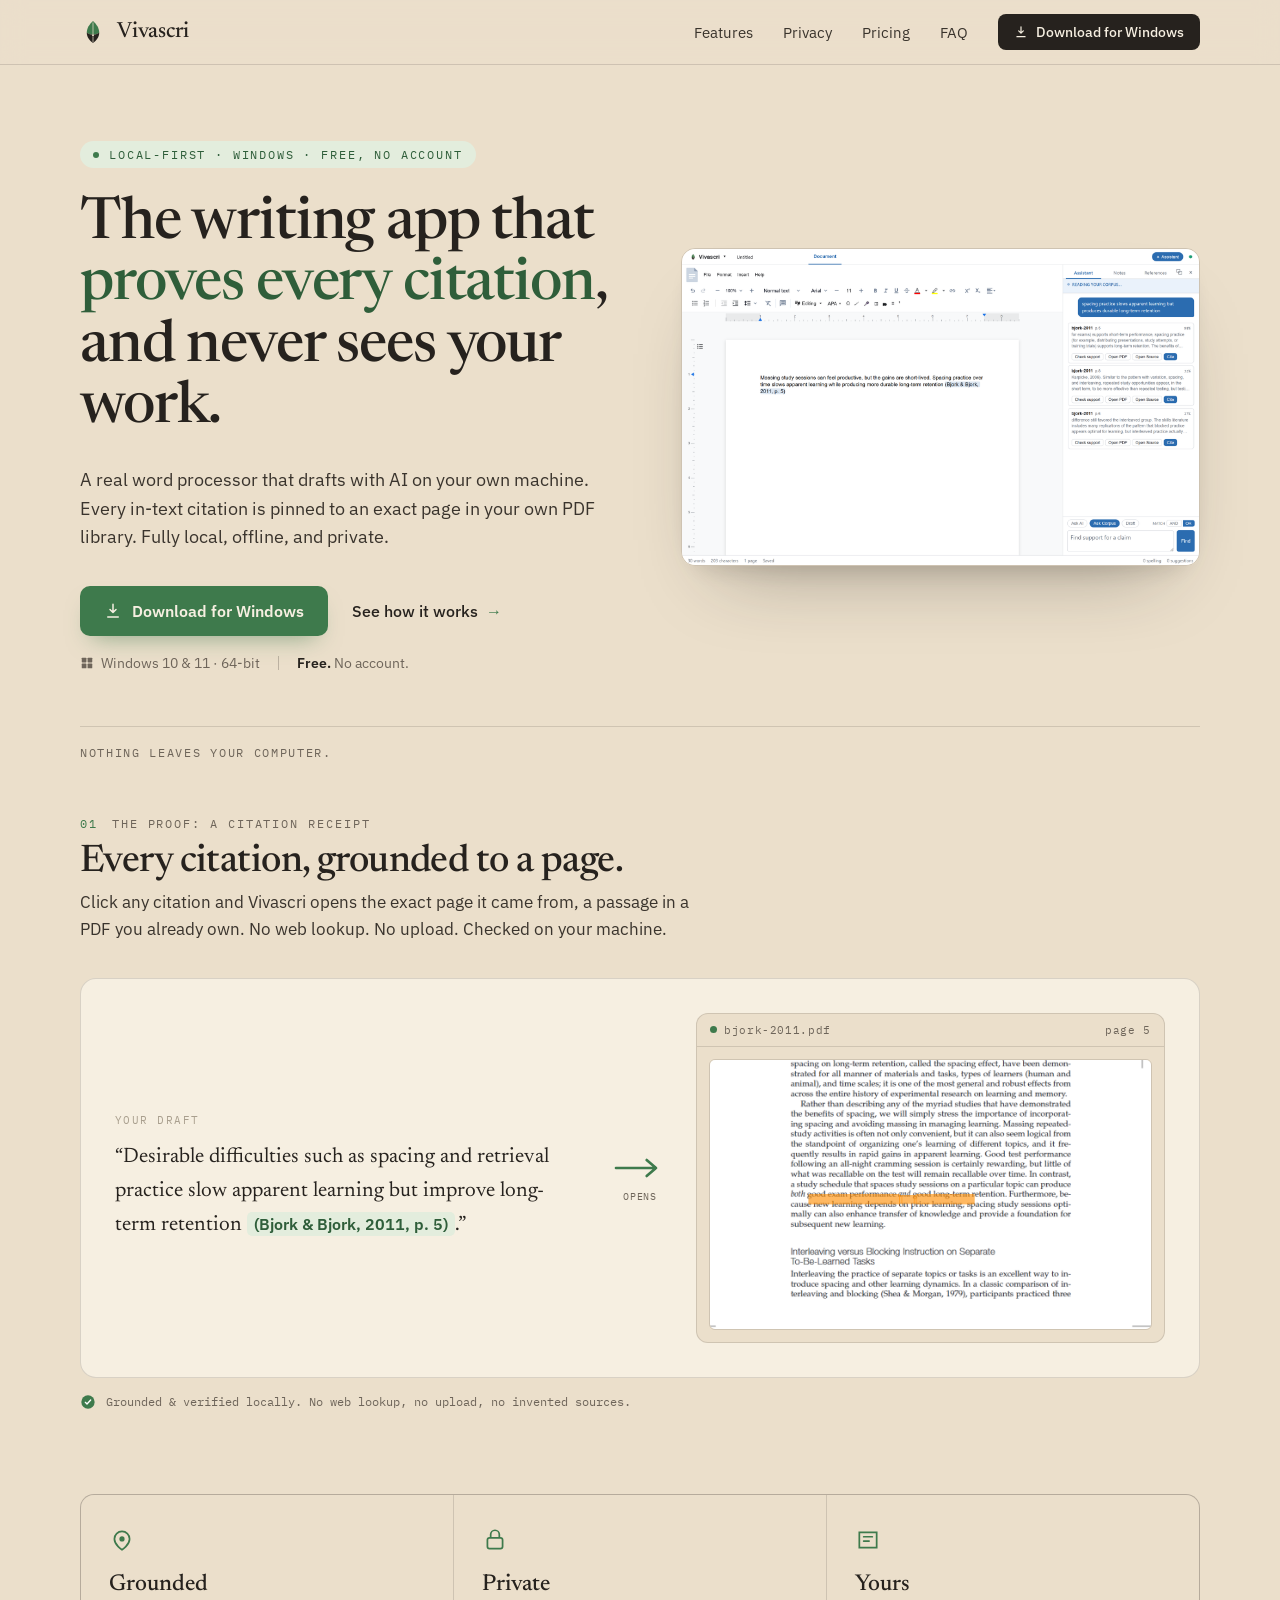
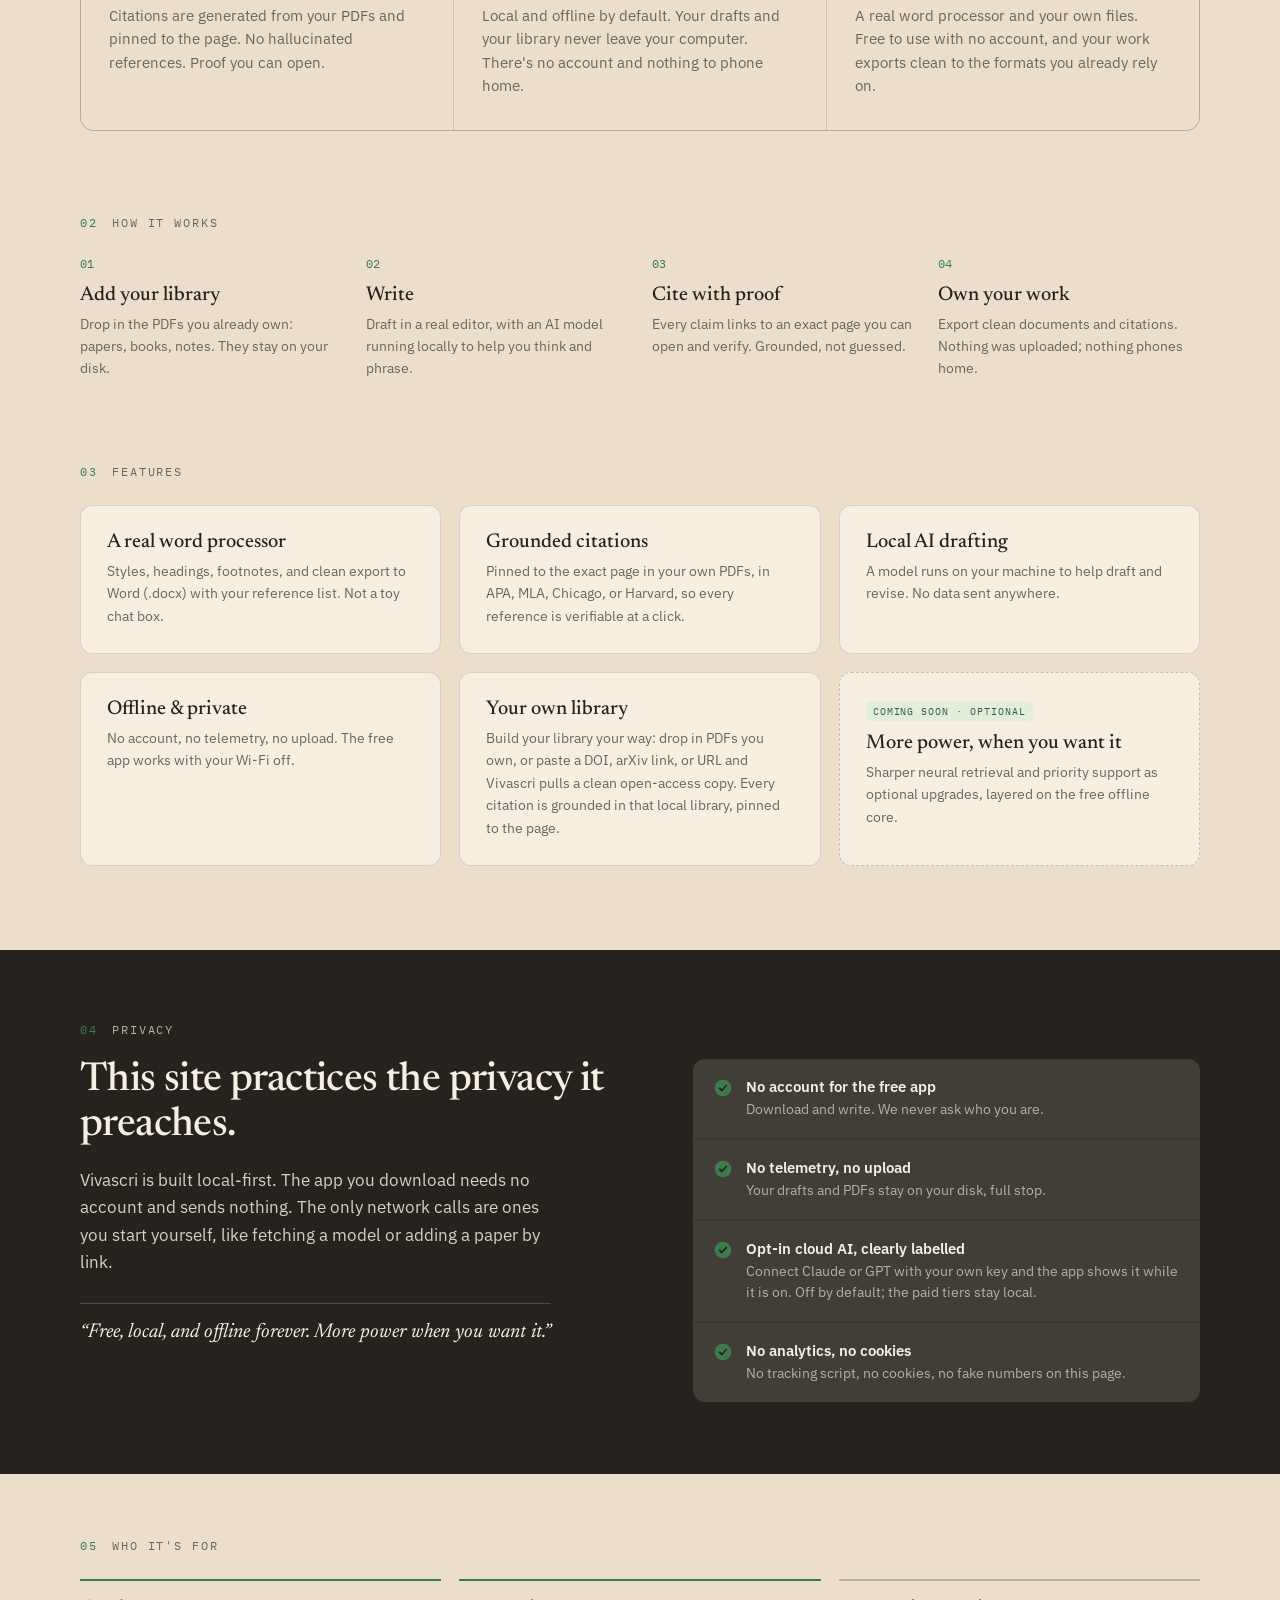
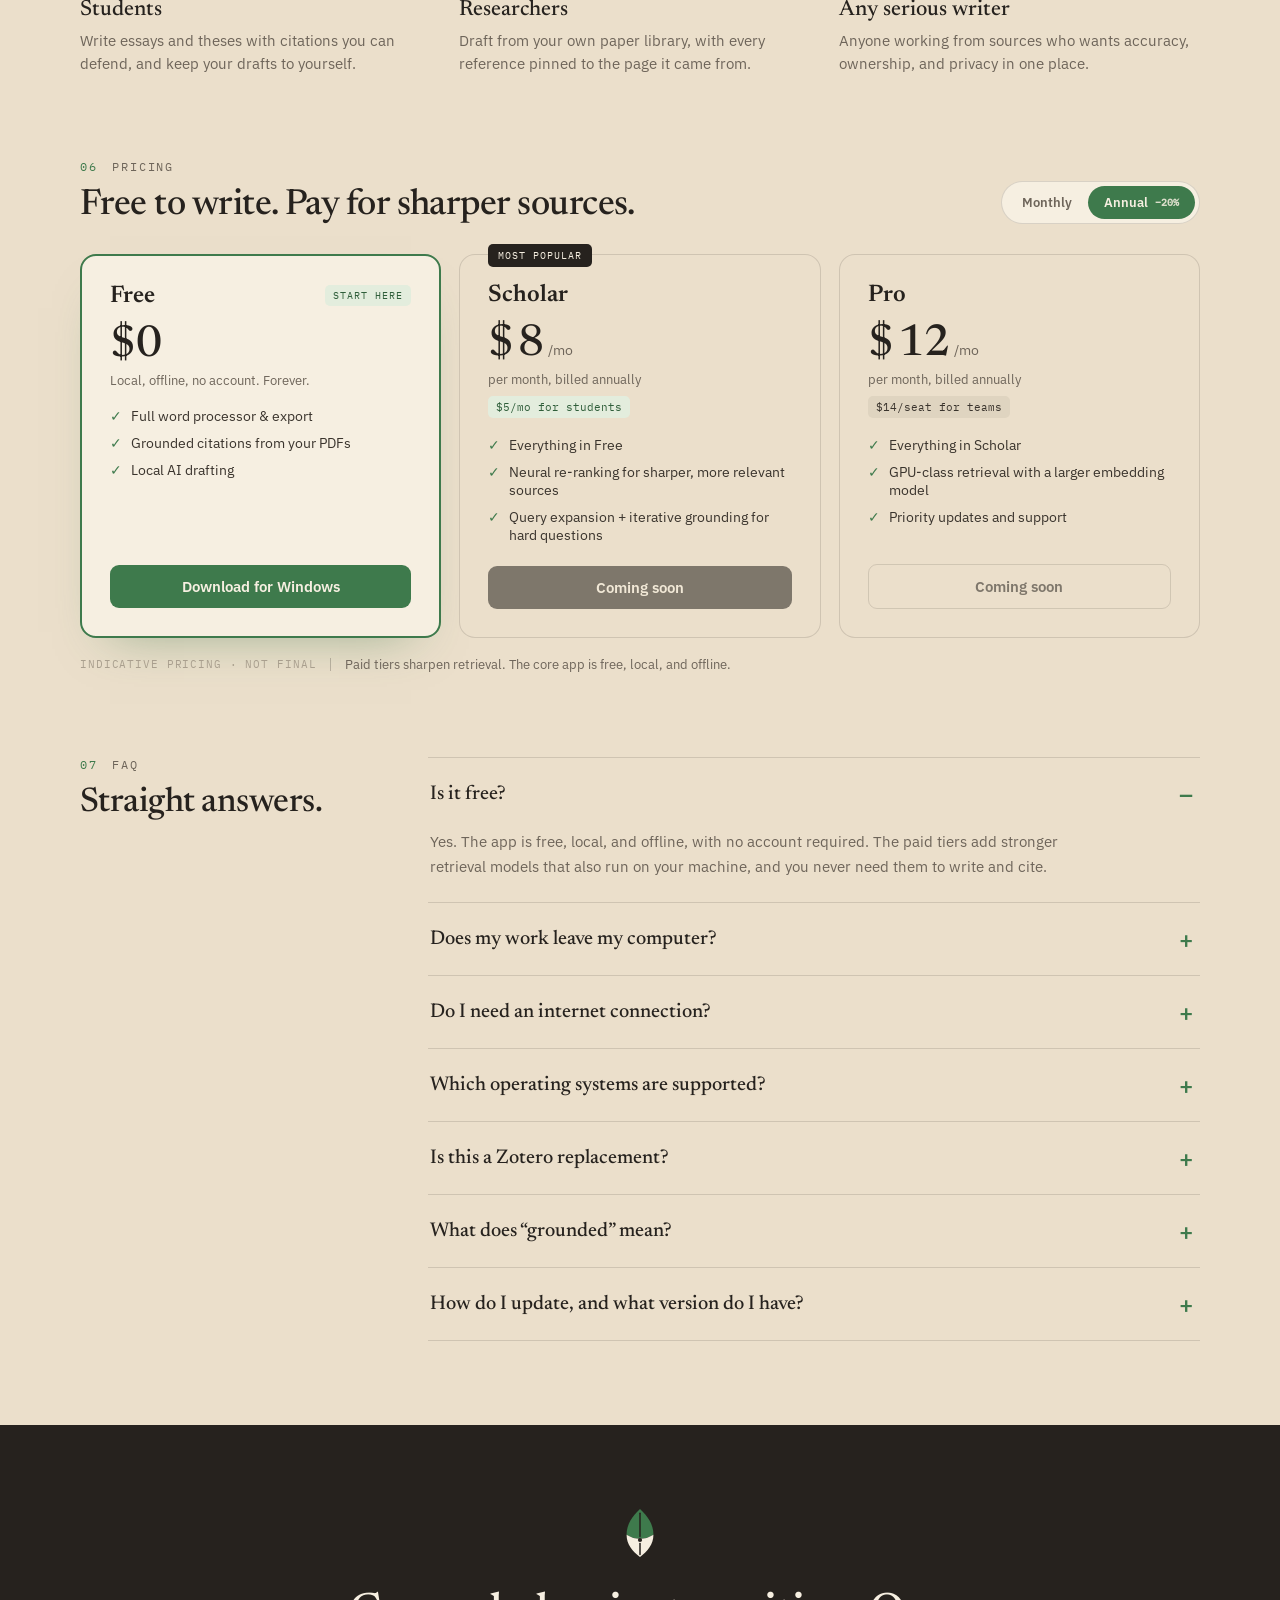
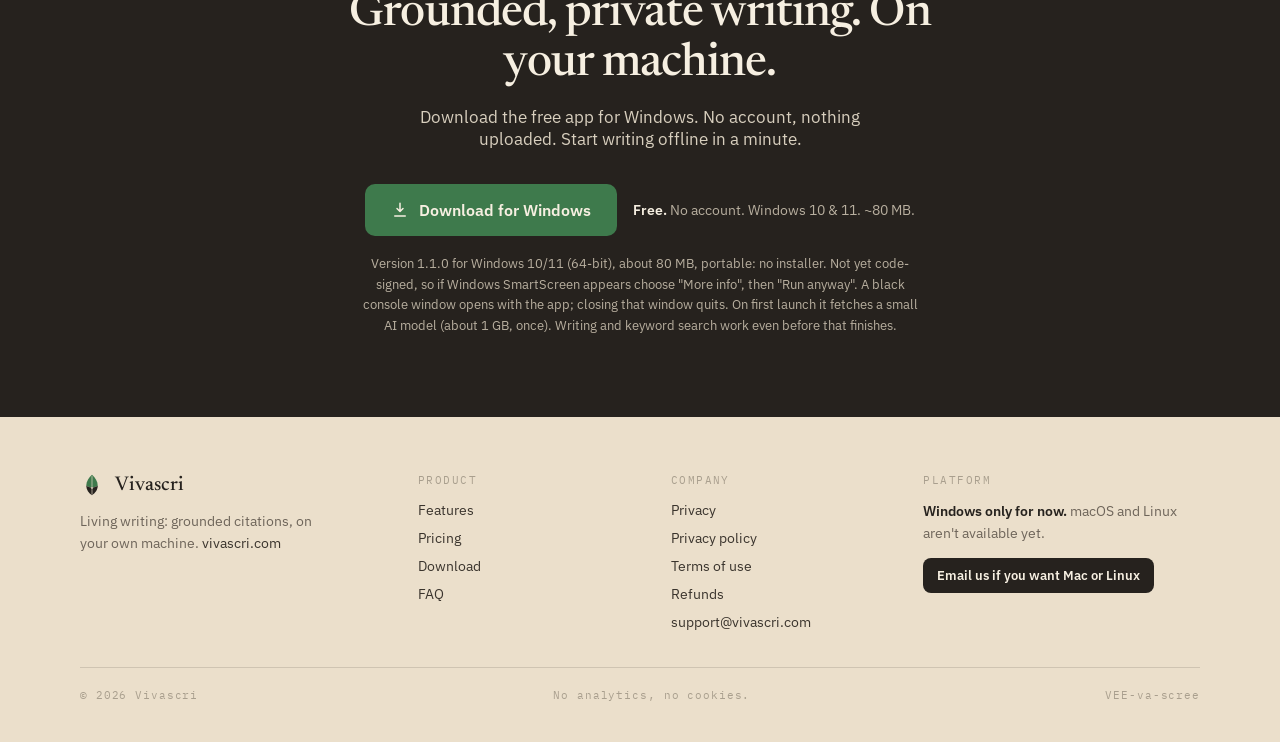
==== index.html @ 772b51af "Copy: 80 MB download, paid tiers are local, no analytics wording Co-Authored-By: Claude Fable 5.1 <n" ====
<!DOCTYPE html>
<html lang="en"><head>
<meta charset="utf-8">
<meta name="viewport" content="width=device-width, initial-scale=1">
<link rel="stylesheet" href="./fonts.css">
<title>Vivascri: grounded, private academic writing</title>
<meta name="description" content="A local, offline AI writing app for academics. Every citation is pinned to an exact page in your own PDFs. Free, no account. Windows."><style>
    .sc-placeholder{background:color-mix(in srgb,currentColor 8%,transparent);
      border:1px solid color-mix(in srgb,currentColor 50%,transparent);
      border-radius:2px;box-sizing:border-box;overflow:hidden}
    @keyframes sc-shine{0%{background-position:100% 50%}100%{background-position:0% 50%}}
    html.sc-dc-streaming .sc-placeholder,
    html.sc-dc-streaming .sc-interp.sc-missing{position:relative;
      background:color-mix(in srgb,currentColor 5%,transparent);
      border-color:transparent}
    html.sc-dc-streaming .sc-placeholder::before,
    html.sc-dc-streaming .sc-interp.sc-missing::before{content:'';
      position:absolute;inset:0;pointer-events:none;
      background:linear-gradient(90deg,rgba(217,119,87,0) 25%,rgba(247,225,211,.95) 37%,rgba(217,119,87,0) 63%);
      background-size:400% 100%;animation:sc-shine 1.4s ease infinite}
    html.sc-dc-streaming .sc-placeholder:nth-child(n+9 of .sc-placeholder)::before,
    html.sc-dc-streaming .sc-interp.sc-missing:nth-child(n+9 of .sc-interp.sc-missing)::before{animation:none;
      background:color-mix(in srgb,currentColor 8%,transparent)}
    .sc-placeholder-error{padding:4px 8px;font:11px/1.4 ui-monospace,monospace;
      color:color-mix(in srgb,currentColor 70%,transparent);word-break:break-word}
    .sc-interp.sc-missing{display:inline-block;width:2em;height:1em;overflow:hidden;
      vertical-align:text-bottom;background:rgba(255,255,255,.3);border:1px solid rgba(0,0,0,.5);
      border-radius:2px;box-sizing:border-box;color:transparent;
      user-select:none}
    .sc-interp.sc-unresolved{font-family:ui-monospace,monospace;font-size:.85em;
      color:color-mix(in srgb,currentColor 50%,transparent);
      background:color-mix(in srgb,currentColor 10%,transparent);border-radius:3px;
      padding:0 3px}
    .sc-host.sc-has-error{position:relative}
    .sc-logic-error{position:absolute;top:8px;left:8px;z-index:2147483647;max-width:60ch;
      padding:6px 10px;background:#b00020;color:#fff;font:12px/1.4 ui-monospace,monospace;
      border-radius:4px;white-space:pre-wrap;pointer-events:none}
    /* Mirrors PRINT_BASELINE_CSS in apps/web deck-stage-export.ts; keep both
       in sync until dc-runtime regains a build step. */
    @media print {
      @page { margin: 0.5cm; }
      figure, table { break-inside: avoid; }
      #dc-root, #dc-root > .sc-host { height: auto; }
      *, *::before, *::after {
        print-color-adjust: exact; -webkit-print-color-adjust: exact;
        backdrop-filter: none !important; -webkit-backdrop-filter: none !important;
        animation-delay: -99s !important; animation-duration: .001s !important;
        animation-iteration-count: 1 !important; animation-fill-mode: both !important;
        animation-play-state: running !important; transition-duration: 0s !important;
      }
    }
  </style>
<meta charset="utf-8">
<meta name="viewport" content="width=device-width, initial-scale=1">
<style>x-dc{display:none!important}</style>
<style></style><style>
  * { box-sizing: border-box; }
  html, body { margin: 0; padding: 0; }
  html { scroll-behavior: smooth; }
  @keyframes riseIn { from { transform: translateY(14px); } to { transform: translateY(0); } }
  @media (prefers-reduced-motion: reduce) { * { animation: none !important; scroll-behavior: auto; } }
  /* Mobile responsiveness; overrides inline desktop styles via attribute selectors */
  @media (max-width: 860px) {
    [style*="grid-template-columns"] { grid-template-columns: 1fr !important; gap: 26px !important; }
    [style*="max-width: 1200px"] { padding-left: 22px !important; padding-right: 22px !important; }
    [style*="font-size: 58px"] { font-size: 34px !important; line-height: 1.12 !important; }
    [style*="font-size: 46px"] { font-size: 30px !important; }
    [style*="font-size: 44px"] { font-size: 30px !important; }
    [style*="font-size: 40px"] { font-size: 28px !important; }
    [style*="font-size: 38px"] { font-size: 27px !important; }
    [style*="font-size: 36px"] { font-size: 26px !important; }
    nav a[href="#features"], nav a[href="#privacy"], nav a[href="#pricing"], nav a[href="#faq"] { display: none !important; }
    img { max-width: 100% !important; height: auto !important; }
  }
</style></head>
<body>
<div id="dc-root"><div class="sc-host" data-sc-name="Vivascri Landing"><div style="--ink: #26221E; --ink-2: #3A342D; --muted: #6E655A; --faint: #A99F8E; --cream: #F6EFE1; --page: #EBDFCB; --line: rgba(38,34,30,.14); --line-2: rgba(38,34,30,.24); --accent: #3E7A4C; --accent-deep: #2F5E3A; --accent-soft: #E3EDDD; background: var(--page,#EBDFCB); color: var(--ink); font-family: &quot;IBM Plex Sans&quot;, sans-serif; -webkit-font-smoothing: antialiased; overflow-x: hidden;">

  <svg width="0" height="0" aria-hidden="true" style="position: absolute;"><defs>
    <symbol id="nib" viewBox="0 0 96 96">
      <path d="M48 7C61 19 71 33 71 51C71 67 61 80 48 89C35 80 25 67 25 51C25 33 35 19 48 7Z M51.4 61A3.4 3.4 0 1 0 44.6 61A3.4 3.4 0 1 0 51.4 61Z M47.1 65H48.9V85H47.1Z" style="fill: currentcolor; fill-rule: evenodd;"></path>
    </symbol>
  </defs></svg>

  <nav style="position: sticky; top: 0px; z-index: 50; background: rgba(235, 223, 203, 0.82); backdrop-filter: blur(12px); border-bottom: 1px solid var(--line);">
    <div style="max-width: 1200px; margin: 0px auto; padding: 14px 40px; display: flex; align-items: center; justify-content: space-between;">
      <a href="#top" style="display: flex; align-items: center; gap: 11px; text-decoration: none; color: var(--ink);">
        <svg viewBox="0 0 96 96" style="width: 26px; height: 26px; flex: 0 0 auto;">
          <path d="M48 7C61 19 71 33 71 51C63 56 56 58 48 58C40 58 33 56 25 51C25 33 35 19 48 7Z" style="fill: var(--accent,#3E7A4C);"></path>
          <path d="M71 51C71 67 61 80 48 89C35 80 25 67 25 51C33 56 40 58 48 58C56 58 63 56 71 51Z" style="fill: var(--ink,#26221E);"></path>
          <path d="M48 14V54" style="fill: none; stroke: var(--page,#EBDFCB); stroke-width: 2.6; stroke-linecap: round;"></path>
          <path d="M48 66V85" style="fill: none; stroke: var(--page,#EBDFCB); stroke-width: 2.6; stroke-linecap: round;"></path>
          <circle cx="48" cy="60" r="3.6" style="fill: var(--page,#EBDFCB);"></circle>
        </svg>
        <span style="font-family: Newsreader, serif; font-weight: 500; font-size: 22px; letter-spacing: -0.01em;">Vivascri</span>
      </a>
      <div style="display: flex; align-items: center; gap: 30px;">
        <a href="#features" style="text-decoration: none; color: var(--ink-2); font-size: 14.5px;">Features</a>
        <a href="#privacy" style="text-decoration: none; color: var(--ink-2); font-size: 14.5px;">Privacy</a>
        <a href="#pricing" style="text-decoration: none; color: var(--ink-2); font-size: 14.5px;">Pricing</a>
        <a href="#faq" style="text-decoration: none; color: var(--ink-2); font-size: 14.5px;">FAQ</a>
        <a href="https://github.com/karamilabs/vivascri-releases/releases/download/v1.1.0/Vivascri-Lite-1.1.0.exe" class="scp0" style="display: inline-flex; align-items: center; gap: 8px; white-space: nowrap; flex: 0 0 auto; background: var(--ink); color: var(--cream); text-decoration: none; font-size: 14px; font-weight: 500; padding: 9px 16px; border-radius: 8px;">
          <svg viewBox="0 0 24 24" style="width: 14px; height: 14px;"><path d="M12 3v11m0 0l-4-4m4 4l4-4M5 20h14" style="fill: none; stroke: currentcolor; stroke-width: 2; stroke-linecap: round; stroke-linejoin: round;"></path></svg>
          <span>Download for Windows</span>
        </a>
      </div>
    </div>
  </nav>

  <a id="top"></a>
  <header data-screen-label="Hero" style="max-width: 1200px; margin: 0px auto; padding: 76px 40px 40px; display: grid; grid-template-columns: 1.05fr 1fr; gap: 56px; align-items: center; animation: 0.6s ease-out 0s 1 normal both running riseIn;">
    <div>
      <div style="display: inline-flex; align-items: center; gap: 10px; font-family: &quot;IBM Plex Mono&quot;, monospace; font-size: 11.5px; letter-spacing: 0.16em; text-transform: uppercase; color: var(--accent-deep,#2F5E3A); background: var(--accent-soft,#E3EDDD); border-radius: 999px; padding: 6px 13px; margin-bottom: 26px;">
        <span style="width: 6px; height: 6px; border-radius: 50%; background: var(--accent,#3E7A4C);"></span>Local-first · Windows · Free, no account
      </div>
      <h1 style="margin: 0px; font-family: Newsreader, serif; font-weight: 500; font-size: 58px; line-height: 1.06; letter-spacing: -0.02em;">The writing app that <span style="color: var(--accent-deep,#2F5E3A);">proves every citation</span>, and never sees your work.</h1>
      <p style="margin: 26px 0px 0px; font-size: 18px; line-height: 1.6; color: var(--ink-2); max-width: 520px;">A real word processor that drafts with AI on your own machine. Every in-text citation is pinned to an exact page in your own PDF library. Fully local, offline, and private.</p>
      <div style="display: flex; align-items: center; gap: 16px; margin-top: 34px; flex-wrap: wrap;">
        <a href="https://github.com/karamilabs/vivascri-releases/releases/download/v1.1.0/Vivascri-Lite-1.1.0.exe" class="scp1" style="display: inline-flex; align-items: center; gap: 10px; background: var(--accent,#3E7A4C); color: var(--cream); text-decoration: none; font-size: 16px; font-weight: 600; padding: 15px 24px; border-radius: 10px; box-shadow: rgba(62, 122, 76, 0.6) 0px 12px 24px -12px;">
          <svg viewBox="0 0 24 24" style="width: 18px; height: 18px;"><path d="M12 3v11m0 0l-4-4m4 4l4-4M5 20h14" style="fill: none; stroke: currentcolor; stroke-width: 2; stroke-linecap: round; stroke-linejoin: round;"></path></svg>
          <span>Download for Windows</span>
        </a>
        <a href="#how" style="display: inline-flex; align-items: center; gap: 8px; color: var(--ink); text-decoration: none; font-size: 16px; font-weight: 500; padding: 15px 8px;">See how it works <span style="color: var(--accent,#3E7A4C);">→</span></a>
      </div>
      <div style="display: flex; align-items: center; gap: 18px; margin-top: 18px; font-size: 13.5px; color: var(--muted);">
        <span style="display: inline-flex; align-items: center; gap: 7px;"><svg viewBox="0 0 24 24" style="width: 14px; height: 14px; color: var(--muted);"><rect x="3" y="3" width="8" height="8" rx="1" style="fill: currentcolor;"></rect><rect x="13" y="3" width="8" height="8" rx="1" style="fill: currentcolor;"></rect><rect x="3" y="13" width="8" height="8" rx="1" style="fill: currentcolor;"></rect><rect x="13" y="13" width="8" height="8" rx="1" style="fill: currentcolor;"></rect></svg>Windows 10 &amp; 11 · 64-bit</span>
        <span style="width: 1px; height: 14px; background: var(--line-2);"></span>
        <span><b style="color: var(--ink); font-weight: 600;">Free.</b> No account.</span>
      </div>
    </div>

    <div style="position: relative; border-radius: 14px; box-shadow: rgba(38, 34, 30, 0.4) 0px 40px 80px -40px, rgba(38, 34, 30, 0.25) 0px 12px 28px -18px; overflow: hidden; border: 1px solid var(--line);"><img src="hero-app.png" alt="Vivascri showing a real citation grounded to a page in your own PDF library" style="display: block; width: 100%; height: auto;"></div>
  </header>

  <div style="max-width: 1200px; margin: 0px auto; padding: 14px 40px 0px;">
    <div style="font-family: &quot;IBM Plex Mono&quot;, monospace; font-size: 12px; letter-spacing: 0.14em; text-transform: uppercase; color: var(--muted); border-top: 1px solid var(--line); padding-top: 18px;">Nothing leaves your computer.</div>
  </div>

  <section id="proof" data-screen-label="Proof strip" style="max-width: 1200px; margin: 0px auto; padding: 56px 40px 20px;">
    <div style="display: flex; align-items: baseline; gap: 14px; margin-bottom: 12px;">
      <span style="font-family: &quot;IBM Plex Mono&quot;, monospace; font-size: 12px; letter-spacing: 0.16em; color: var(--accent,#3E7A4C);">01</span>
      <span style="font-family: &quot;IBM Plex Mono&quot;, monospace; font-size: 12px; letter-spacing: 0.16em; text-transform: uppercase; color: var(--muted);">The proof: a citation receipt</span>
    </div>
    <h2 style="margin: 0px 0px 8px; font-family: Newsreader, serif; font-weight: 500; font-size: 38px; letter-spacing: -0.015em;">Every citation, grounded to a page.</h2>
    <p style="margin: 0px 0px 34px; font-size: 17px; line-height: 1.6; color: var(--ink-2); max-width: 640px;">Click any citation and Vivascri opens the exact page it came from, a passage in a PDF you already own. No web lookup. No upload. Checked on your machine.</p>

    <div style="background: var(--cream); border: 1px solid var(--line); border-radius: 16px; padding: 34px; display: grid; grid-template-columns: 1fr auto 1fr; gap: 28px; align-items: center;">
      <div>
        <div style="font-family: &quot;IBM Plex Mono&quot;, monospace; font-size: 10.5px; letter-spacing: 0.14em; text-transform: uppercase; color: var(--faint); margin-bottom: 14px;">Your draft</div>
        <p style="margin: 0px; font-family: Newsreader, serif; font-size: 21px; line-height: 1.62; color: var(--ink);">“Desirable difficulties such as spacing and retrieval practice slow apparent learning but improve long-term retention <span style="background: var(--accent-soft,#E3EDDD); color: var(--accent-deep,#2F5E3A); border-radius: 5px; padding: 2px 7px; font-family: &quot;IBM Plex Sans&quot;, sans-serif; font-size: 16px; font-weight: 600; white-space: nowrap;">(Bjork &amp; Bjork, 2011, p. 5)</span>.”</p>
      </div>
      <div style="display: flex; flex-direction: column; align-items: center; gap: 6px; color: var(--accent,#3E7A4C);">
        <svg viewBox="0 0 40 24" style="width: 56px; height: 32px;"><path d="M2 12h30m0 0l-7-6m7 6l-7 6" style="fill: none; stroke: currentcolor; stroke-width: 2; stroke-linecap: round; stroke-linejoin: round;"></path></svg>
        <span style="font-family: &quot;IBM Plex Mono&quot;, monospace; font-size: 9.5px; letter-spacing: 0.1em; text-transform: uppercase; color: var(--muted);">opens</span>
      </div>
      <div style="background: var(--page); border: 1px solid var(--line); border-radius: 12px; overflow: hidden;">
        <div style="display: flex; align-items: center; justify-content: space-between; padding: 9px 13px; border-bottom: 1px solid var(--line); font-family: &quot;IBM Plex Mono&quot;, monospace; font-size: 10.5px; letter-spacing: 0.06em; color: var(--muted);">
          <span style="display: flex; align-items: center; gap: 7px;"><span style="width: 7px; height: 7px; border-radius: 50%; background: var(--accent,#3E7A4C);"></span>bjork-2011.pdf</span>
          <span>page 5</span>
        </div>
        <div style="padding: 12px;"><img src="proof-bjork.png" alt="The Bjork and Bjork 2011 PDF, page 5, with the cited passage highlighted" style="display: block; width: 100%; height: auto; border-radius: 6px; border: 1px solid var(--line);"></div>
      </div>
    </div>
    <div style="display: flex; align-items: center; gap: 10px; margin-top: 16px; font-family: &quot;IBM Plex Mono&quot;, monospace; font-size: 12px; color: var(--muted);">
      <svg viewBox="0 0 24 24" style="width: 16px; height: 16px;"><circle cx="12" cy="12" r="10" style="fill: var(--accent,#3E7A4C);"></circle><path d="M8 12.5l2.5 2.5L16 9" style="fill: none; stroke: rgb(255, 255, 255); stroke-width: 2; stroke-linecap: round; stroke-linejoin: round;"></path></svg>
      <span>Grounded &amp; verified locally. No web lookup, no upload, no invented sources.</span>
    </div>
  </section>

  <section data-screen-label="Pillars" style="max-width: 1200px; margin: 0px auto; padding: 64px 40px 20px;">
    <div style="display: grid; grid-template-columns: repeat(3, 1fr); gap: 1px; background: var(--line); border: 1px solid var(--line); border-radius: 14px; overflow: hidden;">
      <div style="background: var(--page); padding: 32px 28px;">
        <svg viewBox="0 0 24 24" style="width: 26px; height: 26px; color: var(--accent,#3E7A4C); margin-bottom: 16px;"><path d="M12 21s-7-4.4-7-10a7 7 0 0114 0c0 5.6-7 10-7 10z" style="fill: none; stroke: currentcolor; stroke-width: 1.6;"></path><circle cx="12" cy="11" r="2.4" style="fill: currentcolor;"></circle></svg>
        <h3 style="margin: 0px 0px 8px; font-family: Newsreader, serif; font-weight: 500; font-size: 23px;">Grounded</h3>
        <p style="margin: 0px; font-size: 14.5px; line-height: 1.62; color: var(--muted);">Citations are generated from your PDFs and pinned to the page. No hallucinated references. Proof you can open.</p>
      </div>
      <div style="background: var(--page); padding: 32px 28px;">
        <svg viewBox="0 0 24 24" style="width: 26px; height: 26px; color: var(--accent,#3E7A4C); margin-bottom: 16px;"><rect x="5" y="10" width="14" height="10" rx="2" style="fill: none; stroke: currentcolor; stroke-width: 1.6;"></rect><path d="M8 10V7a4 4 0 018 0v3" style="fill: none; stroke: currentcolor; stroke-width: 1.6;"></path></svg>
        <h3 style="margin: 0px 0px 8px; font-family: Newsreader, serif; font-weight: 500; font-size: 23px;">Private</h3>
        <p style="margin: 0px; font-size: 14.5px; line-height: 1.62; color: var(--muted);">Local and offline by default. Your drafts and your library never leave your computer. There's no account and nothing to phone home.</p>
      </div>
      <div style="background: var(--page); padding: 32px 28px;">
        <svg viewBox="0 0 24 24" style="width: 26px; height: 26px; color: var(--accent,#3E7A4C); margin-bottom: 16px;"><path d="M4 5h16v14H4z" style="fill: none; stroke: currentcolor; stroke-width: 1.6;"></path><path d="M8 9h8M8 13h5" style="fill: none; stroke: currentcolor; stroke-width: 1.6; stroke-linecap: round;"></path></svg>
        <h3 style="margin: 0px 0px 8px; font-family: Newsreader, serif; font-weight: 500; font-size: 23px;">Yours</h3>
        <p style="margin: 0px; font-size: 14.5px; line-height: 1.62; color: var(--muted);">A real word processor and your own files. Free to use with no account, and your work exports clean to the formats you already rely on.</p>
      </div>
    </div>
  </section>

  <section id="how" data-screen-label="How it works" style="max-width: 1200px; margin: 0px auto; padding: 64px 40px 20px;">
    <div style="display: flex; align-items: baseline; gap: 14px; margin-bottom: 26px;">
      <span style="font-family: &quot;IBM Plex Mono&quot;, monospace; font-size: 12px; letter-spacing: 0.16em; color: var(--accent,#3E7A4C);">02</span>
      <span style="font-family: &quot;IBM Plex Mono&quot;, monospace; font-size: 12px; letter-spacing: 0.16em; text-transform: uppercase; color: var(--muted);">How it works</span>
    </div>
    <div style="display: grid; grid-template-columns: repeat(4, 1fr); gap: 24px;">
      <div>
        <div style="font-family: &quot;IBM Plex Mono&quot;, monospace; font-size: 12px; color: var(--accent,#3E7A4C); margin-bottom: 14px;">01</div>
        <h3 style="margin: 0px 0px 8px; font-family: Newsreader, serif; font-weight: 500; font-size: 20px;">Add your library</h3>
        <p style="margin: 0px; font-size: 14px; line-height: 1.6; color: var(--muted);">Drop in the PDFs you already own: papers, books, notes. They stay on your disk.</p>
      </div>
      <div>
        <div style="font-family: &quot;IBM Plex Mono&quot;, monospace; font-size: 12px; color: var(--accent,#3E7A4C); margin-bottom: 14px;">02</div>
        <h3 style="margin: 0px 0px 8px; font-family: Newsreader, serif; font-weight: 500; font-size: 20px;">Write</h3>
        <p style="margin: 0px; font-size: 14px; line-height: 1.6; color: var(--muted);">Draft in a real editor, with an AI model running locally to help you think and phrase.</p>
      </div>
      <div>
        <div style="font-family: &quot;IBM Plex Mono&quot;, monospace; font-size: 12px; color: var(--accent,#3E7A4C); margin-bottom: 14px;">03</div>
        <h3 style="margin: 0px 0px 8px; font-family: Newsreader, serif; font-weight: 500; font-size: 20px;">Cite with proof</h3>
        <p style="margin: 0px; font-size: 14px; line-height: 1.6; color: var(--muted);">Every claim links to an exact page you can open and verify. Grounded, not guessed.</p>
      </div>
      <div>
        <div style="font-family: &quot;IBM Plex Mono&quot;, monospace; font-size: 12px; color: var(--accent,#3E7A4C); margin-bottom: 14px;">04</div>
        <h3 style="margin: 0px 0px 8px; font-family: Newsreader, serif; font-weight: 500; font-size: 20px;">Own your work</h3>
        <p style="margin: 0px; font-size: 14px; line-height: 1.6; color: var(--muted);">Export clean documents and citations. Nothing was uploaded; nothing phones home.</p>
      </div>
    </div>
  </section>

  <section id="features" data-screen-label="Features" style="max-width: 1200px; margin: 0px auto; padding: 64px 40px 20px;">
    <div style="display: flex; align-items: baseline; gap: 14px; margin-bottom: 26px;">
      <span style="font-family: &quot;IBM Plex Mono&quot;, monospace; font-size: 12px; letter-spacing: 0.16em; color: var(--accent,#3E7A4C);">03</span>
      <span style="font-family: &quot;IBM Plex Mono&quot;, monospace; font-size: 12px; letter-spacing: 0.16em; text-transform: uppercase; color: var(--muted);">Features</span>
    </div>
    <div style="display: grid; grid-template-columns: repeat(3, 1fr); gap: 18px;">
      <div style="background: var(--cream); border: 1px solid var(--line); border-radius: 12px; padding: 26px;">
        <h3 style="margin: 0px 0px 8px; font-family: Newsreader, serif; font-weight: 500; font-size: 20px;">A real word processor</h3>
        <p style="margin: 0px; font-size: 14px; line-height: 1.6; color: var(--muted);">Styles, headings, footnotes, and clean export to Word (.docx) with your reference list. Not a toy chat box.</p>
      </div>
      <div style="background: var(--cream); border: 1px solid var(--line); border-radius: 12px; padding: 26px;">
        <h3 style="margin: 0px 0px 8px; font-family: Newsreader, serif; font-weight: 500; font-size: 20px;">Grounded citations</h3>
        <p style="margin: 0px; font-size: 14px; line-height: 1.6; color: var(--muted);">Pinned to the exact page in your own PDFs, in APA, MLA, Chicago, or Harvard, so every reference is verifiable at a click.</p>
      </div>
      <div style="background: var(--cream); border: 1px solid var(--line); border-radius: 12px; padding: 26px;">
        <h3 style="margin: 0px 0px 8px; font-family: Newsreader, serif; font-weight: 500; font-size: 20px;">Local AI drafting</h3>
        <p style="margin: 0px; font-size: 14px; line-height: 1.6; color: var(--muted);">A model runs on your machine to help draft and revise. No data sent anywhere.</p>
      </div>
      <div style="background: var(--cream); border: 1px solid var(--line); border-radius: 12px; padding: 26px;">
        <h3 style="margin: 0px 0px 8px; font-family: Newsreader, serif; font-weight: 500; font-size: 20px;">Offline &amp; private</h3>
        <p style="margin: 0px; font-size: 14px; line-height: 1.6; color: var(--muted);">No account, no telemetry, no upload. The free app works with your Wi-Fi off.</p>
      </div>
      <div style="background: var(--cream); border: 1px solid var(--line); border-radius: 12px; padding: 26px;">
        <h3 style="margin: 0px 0px 8px; font-family: Newsreader, serif; font-weight: 500; font-size: 20px;">Your own library</h3>
        <p style="margin: 0px; font-size: 14px; line-height: 1.6; color: var(--muted);">Build your library your way: drop in PDFs you own, or paste a DOI, arXiv link, or URL and Vivascri pulls a clean open-access copy. Every citation is grounded in that local library, pinned to the page.</p>
      </div>
      <div style="background: var(--cream); border: 1px dashed var(--line-2); border-radius: 12px; padding: 26px;">
        <div style="display: inline-block; font-family: &quot;IBM Plex Mono&quot;, monospace; font-size: 9.5px; letter-spacing: 0.1em; text-transform: uppercase; color: var(--accent-deep,#2F5E3A); background: var(--accent-soft,#E3EDDD); border-radius: 4px; padding: 3px 7px; margin-bottom: 12px;">Coming soon · optional</div>
        <h3 style="margin: 0px 0px 8px; font-family: Newsreader, serif; font-weight: 500; font-size: 20px;">More power, when you want it</h3>
        <p style="margin: 0px; font-size: 14px; line-height: 1.6; color: var(--muted);">Sharper neural retrieval and priority support as optional upgrades, layered on the free offline core.</p>
      </div>
    </div>
  </section>

  <section id="privacy" data-screen-label="Privacy panel" style="background: var(--ink); margin-top: 64px;">
    <div style="max-width: 1200px; margin: 0px auto; padding: 72px 40px; color: var(--cream);">
      <div style="display: flex; align-items: baseline; gap: 14px; margin-bottom: 22px;">
        <span style="font-family: &quot;IBM Plex Mono&quot;, monospace; font-size: 12px; letter-spacing: 0.16em; color: var(--accent,#3E7A4C);">04</span>
        <span style="font-family: &quot;IBM Plex Mono&quot;, monospace; font-size: 12px; letter-spacing: 0.16em; text-transform: uppercase; color: rgb(184, 175, 159);">Privacy</span>
      </div>
      <div style="display: grid; grid-template-columns: 1.1fr 1fr; gap: 56px; align-items: start;">
        <div>
          <h2 style="margin: 0px 0px 18px; font-family: Newsreader, serif; font-weight: 500; font-size: 40px; line-height: 1.12; letter-spacing: -0.015em;">This site practices the privacy it preaches.</h2>
          <p style="margin: 0px; font-size: 17px; line-height: 1.62; color: rgb(216, 207, 190); max-width: 480px;">Vivascri is built local-first. The app you download needs no account and sends nothing. The only network calls are ones you start yourself, like fetching a model or adding a paper by link.</p>
          <div style="display: inline-block; margin-top: 26px; font-family: Newsreader, serif; font-style: italic; font-size: 20px; color: var(--cream); border-top: 1px solid rgba(246, 239, 225, 0.2); padding-top: 18px;">“Free, local, and offline forever. More power when you want it.”</div>
        </div>
        <div style="display: flex; flex-direction: column; gap: 2px; background: rgba(246, 239, 225, 0.1); border-radius: 12px; overflow: hidden;">
          <div style="display: flex; gap: 13px; padding: 18px 20px; background: rgba(246, 239, 225, 0.03);">
            <svg viewBox="0 0 24 24" style="width: 20px; height: 20px; flex: 0 0 auto; color: var(--accent,#3E7A4C); margin-top: 1px;"><circle cx="12" cy="12" r="10" style="fill: currentcolor;"></circle><path d="M8 12.5l2.5 2.5L16 9" style="fill: none; stroke: rgb(33, 30, 27); stroke-width: 2; stroke-linecap: round; stroke-linejoin: round;"></path></svg>
            <div><div style="font-size: 15px; font-weight: 600; margin-bottom: 3px;">No account for the free app</div><div style="font-size: 13.5px; color: rgb(184, 175, 159); line-height: 1.55;">Download and write. We never ask who you are.</div></div>
          </div>
          <div style="display: flex; gap: 13px; padding: 18px 20px; background: rgba(246, 239, 225, 0.03);">
            <svg viewBox="0 0 24 24" style="width: 20px; height: 20px; flex: 0 0 auto; color: var(--accent,#3E7A4C); margin-top: 1px;"><circle cx="12" cy="12" r="10" style="fill: currentcolor;"></circle><path d="M8 12.5l2.5 2.5L16 9" style="fill: none; stroke: rgb(33, 30, 27); stroke-width: 2; stroke-linecap: round; stroke-linejoin: round;"></path></svg>
            <div><div style="font-size: 15px; font-weight: 600; margin-bottom: 3px;">No telemetry, no upload</div><div style="font-size: 13.5px; color: rgb(184, 175, 159); line-height: 1.55;">Your drafts and PDFs stay on your disk, full stop.</div></div>
          </div>
          <div style="display: flex; gap: 13px; padding: 18px 20px; background: rgba(246, 239, 225, 0.03);">
            <svg viewBox="0 0 24 24" style="width: 20px; height: 20px; flex: 0 0 auto; color: var(--accent,#3E7A4C); margin-top: 1px;"><circle cx="12" cy="12" r="10" style="fill: currentcolor;"></circle><path d="M8 12.5l2.5 2.5L16 9" style="fill: none; stroke: rgb(33, 30, 27); stroke-width: 2; stroke-linecap: round; stroke-linejoin: round;"></path></svg>
            <div><div style="font-size: 15px; font-weight: 600; margin-bottom: 3px;">Opt-in cloud AI, clearly labelled</div><div style="font-size: 13.5px; color: rgb(184, 175, 159); line-height: 1.55;">Connect Claude or GPT with your own key and the app shows it while it is on. Off by default; the paid tiers stay local.</div></div>
          </div>
          <div style="display: flex; gap: 13px; padding: 18px 20px; background: rgba(246, 239, 225, 0.03);">
            <svg viewBox="0 0 24 24" style="width: 20px; height: 20px; flex: 0 0 auto; color: var(--accent,#3E7A4C); margin-top: 1px;"><circle cx="12" cy="12" r="10" style="fill: currentcolor;"></circle><path d="M8 12.5l2.5 2.5L16 9" style="fill: none; stroke: rgb(33, 30, 27); stroke-width: 2; stroke-linecap: round; stroke-linejoin: round;"></path></svg>
            <div><div style="font-size: 15px; font-weight: 600; margin-bottom: 3px;">No analytics, no cookies</div><div style="font-size: 13.5px; color: rgb(184, 175, 159); line-height: 1.55;">No tracking script, no cookies, no fake numbers on this page.</div></div>
          </div>
        </div>
      </div>
    </div>
  </section>

  <section data-screen-label="Who it's for" style="max-width: 1200px; margin: 0px auto; padding: 64px 40px 20px;">
    <div style="display: flex; align-items: baseline; gap: 14px; margin-bottom: 26px;">
      <span style="font-family: &quot;IBM Plex Mono&quot;, monospace; font-size: 12px; letter-spacing: 0.16em; color: var(--accent,#3E7A4C);">05</span>
      <span style="font-family: &quot;IBM Plex Mono&quot;, monospace; font-size: 12px; letter-spacing: 0.16em; text-transform: uppercase; color: var(--muted);">Who it's for</span>
    </div>
    <div style="display: grid; grid-template-columns: repeat(3, 1fr); gap: 18px;">
      <div style="border-top: 2px solid var(--accent,#3E7A4C); padding-top: 18px;">
        <h3 style="margin: 0px 0px 8px; font-family: Newsreader, serif; font-weight: 500; font-size: 22px;">Students</h3>
        <p style="margin: 0px; font-size: 14.5px; line-height: 1.6; color: var(--muted);">Write essays and theses with citations you can defend, and keep your drafts to yourself.</p>
      </div>
      <div style="border-top: 2px solid var(--accent,#3E7A4C); padding-top: 18px;">
        <h3 style="margin: 0px 0px 8px; font-family: Newsreader, serif; font-weight: 500; font-size: 22px;">Researchers</h3>
        <p style="margin: 0px; font-size: 14.5px; line-height: 1.6; color: var(--muted);">Draft from your own paper library, with every reference pinned to the page it came from.</p>
      </div>
      <div style="border-top: 2px solid var(--line-2); padding-top: 18px;">
        <h3 style="margin: 0px 0px 8px; font-family: Newsreader, serif; font-weight: 500; font-size: 22px;">Any serious writer</h3>
        <p style="margin: 0px; font-size: 14.5px; line-height: 1.6; color: var(--muted);">Anyone working from sources who wants accuracy, ownership, and privacy in one place.</p>
      </div>
    </div>
  </section>

  <section id="pricing" data-screen-label="Pricing summary" style="max-width: 1200px; margin: 0px auto; padding: 64px 40px 20px;">
    <div style="display: flex; align-items: flex-end; justify-content: space-between; gap: 20px; flex-wrap: wrap; margin-bottom: 30px;">
      <div>
        <div style="display: flex; align-items: baseline; gap: 14px; margin-bottom: 14px;">
          <span style="font-family: &quot;IBM Plex Mono&quot;, monospace; font-size: 12px; letter-spacing: 0.16em; color: var(--accent,#3E7A4C);">06</span>
          <span style="font-family: &quot;IBM Plex Mono&quot;, monospace; font-size: 12px; letter-spacing: 0.16em; text-transform: uppercase; color: var(--muted);">Pricing</span>
        </div>
        <h2 style="margin: 0px; font-family: Newsreader, serif; font-weight: 500; font-size: 36px; letter-spacing: -0.015em;">Free to write. Pay for sharper sources.</h2>
      </div>
      <div style="display: inline-flex; background: var(--cream); border: 1px solid var(--line); border-radius: 999px; padding: 4px;">
        <button style="border-width: medium; border-style: none; border-color: currentcolor; border-image: initial; cursor: pointer; font-family: &quot;IBM Plex Sans&quot;, sans-serif; font-size: 13px; font-weight: 600; padding: 8px 16px; border-radius: 999px; background: transparent; color: rgb(110, 101, 90);">Monthly</button>
        <button style="border-width: medium; border-style: none; border-color: currentcolor; border-image: initial; cursor: pointer; font-family: &quot;IBM Plex Sans&quot;, sans-serif; font-size: 13px; font-weight: 600; padding: 8px 16px; border-radius: 999px; background: rgb(62, 122, 76); color: rgb(246, 239, 225); display: inline-flex; align-items: center; gap: 7px;">Annual <span style="font-family: &quot;IBM Plex Mono&quot;, monospace; font-size: 10px; opacity: 0.85;">−20%</span></button>
      </div>
    </div>

    <div style="display: grid; grid-template-columns: repeat(3, 1fr); gap: 18px; align-items: stretch;">
      <div style="background: var(--cream); border: 2px solid var(--accent,#3E7A4C); border-radius: 16px; padding: 28px; display: flex; flex-direction: column; box-shadow: rgba(62, 122, 76, 0.5) 0px 24px 48px -30px;">
        <div style="display: flex; align-items: center; justify-content: space-between;">
          <h3 style="margin: 0px; font-family: Newsreader, serif; font-weight: 600; font-size: 24px;">Free</h3>
          <span style="font-family: &quot;IBM Plex Mono&quot;, monospace; font-size: 10px; letter-spacing: 0.1em; text-transform: uppercase; color: var(--accent-deep,#2F5E3A); background: var(--accent-soft,#E3EDDD); padding: 4px 8px; border-radius: 5px;">Start here</span>
        </div>
        <div style="display: flex; align-items: baseline; gap: 3px; margin: 16px 0px 4px;"><span style="font-family: Newsreader, serif; font-size: 44px; font-weight: 500;">$0</span></div>
        <div style="font-size: 13px; color: var(--muted); margin-bottom: 18px;">Local, offline, no account. Forever.</div>
        <div style="display: flex; flex-direction: column; gap: 9px; font-size: 13.5px; color: var(--ink-2); margin-bottom: 22px;">
          <span style="display: flex; gap: 9px;"><span style="color: var(--accent,#3E7A4C);">✓</span> Full word processor &amp; export</span>
          <span style="display: flex; gap: 9px;"><span style="color: var(--accent,#3E7A4C);">✓</span> Grounded citations from your PDFs</span>
          <span style="display: flex; gap: 9px;"><span style="color: var(--accent,#3E7A4C);">✓</span> Local AI drafting</span>
        </div>
        <a href="https://github.com/karamilabs/vivascri-releases/releases/download/v1.1.0/Vivascri-Lite-1.1.0.exe" class="scp1" style="margin-top: auto; text-align: center; background: var(--accent,#3E7A4C); color: var(--cream); text-decoration: none; font-size: 14.5px; font-weight: 600; padding: 12px; border-radius: 9px;">Download for Windows</a>
      </div>

      <div style="background: var(--page); border: 1px solid var(--line); border-radius: 16px; padding: 28px; display: flex; flex-direction: column; position: relative;">
        <div style="position: absolute; top: -11px; left: 28px; font-family: &quot;IBM Plex Mono&quot;, monospace; font-size: 10px; letter-spacing: 0.1em; text-transform: uppercase; color: var(--cream); background: var(--ink); padding: 5px 10px; border-radius: 5px;">Most popular</div>
        <div style="display: flex; align-items: center; justify-content: space-between;">
          <h3 style="margin: 0px; font-family: Newsreader, serif; font-weight: 600; font-size: 24px;">Scholar</h3>
        </div>
        <div style="display: flex; align-items: baseline; gap: 4px; margin: 16px 0px 4px;"><span style="font-family: Newsreader, serif; font-size: 44px; font-weight: 500;">$</span><span style="font-family: Newsreader, serif; font-size: 44px; font-weight: 500;">8</span><span style="font-size: 14px; color: var(--muted);">/mo</span></div>
        <div style="font-size: 13px; color: var(--muted); margin-bottom: 8px;">per month, billed annually</div>
        <div style="display: inline-block; font-family: &quot;IBM Plex Mono&quot;, monospace; font-size: 11px; color: var(--accent-deep,#2F5E3A); background: var(--accent-soft,#E3EDDD); border-radius: 5px; padding: 4px 8px; margin-bottom: 18px; align-self: flex-start;">$5/mo for students</div>
        <div style="display: flex; flex-direction: column; gap: 9px; font-size: 13.5px; color: var(--ink-2); margin-bottom: 22px;">
          <span style="display: flex; gap: 9px;"><span style="color: var(--accent,#3E7A4C);">✓</span> Everything in Free</span>
          <span style="display: flex; gap: 9px;"><span style="color: var(--accent,#3E7A4C);">✓</span> Neural re-ranking for sharper, more relevant sources</span>
          <span style="display: flex; gap: 9px;"><span style="color: var(--accent,#3E7A4C);">✓</span> Query expansion + iterative grounding for hard questions</span>
        </div>
        <span class="scp0" style="margin-top: auto; text-align: center; background: var(--ink); color: var(--cream); text-decoration: none; font-size: 14.5px; font-weight: 600; padding: 12px; border-radius: 9px; opacity: 0.55; pointer-events: none;">Coming soon</span>
      </div>

      <div style="background: var(--page); border: 1px solid var(--line); border-radius: 16px; padding: 28px; display: flex; flex-direction: column;">
        <h3 style="margin: 0px; font-family: Newsreader, serif; font-weight: 600; font-size: 24px;">Pro</h3>
        <div style="display: flex; align-items: baseline; gap: 4px; margin: 16px 0px 4px;"><span style="font-family: Newsreader, serif; font-size: 44px; font-weight: 500;">$</span><span style="font-family: Newsreader, serif; font-size: 44px; font-weight: 500;">12</span><span style="font-size: 14px; color: var(--muted);">/mo</span></div>
        <div style="font-size: 13px; color: var(--muted); margin-bottom: 8px;">per month, billed annually</div>
        <div style="display: inline-block; font-family: &quot;IBM Plex Mono&quot;, monospace; font-size: 11px; color: var(--ink-2); background: rgba(38, 34, 30, 0.06); border-radius: 5px; padding: 4px 8px; margin-bottom: 18px; align-self: flex-start;">$14/seat for teams</div>
        <div style="display: flex; flex-direction: column; gap: 9px; font-size: 13.5px; color: var(--ink-2); margin-bottom: 22px;">
          <span style="display: flex; gap: 9px;"><span style="color: var(--accent,#3E7A4C);">✓</span> Everything in Scholar</span>
          <span style="display: flex; gap: 9px;"><span style="color: var(--accent,#3E7A4C);">✓</span> GPU-class retrieval with a larger embedding model</span>
          <span style="display: flex; gap: 9px;"><span style="color: var(--accent,#3E7A4C);">✓</span> Priority updates and support</span>
        </div>
        <span class="scp2" style="margin-top: auto; text-align: center; background: none; border: 1px solid var(--line-2); color: var(--ink); text-decoration: none; font-size: 14.5px; font-weight: 600; padding: 12px; border-radius: 9px; opacity: 0.55; pointer-events: none;">Coming soon</span>
      </div>
    </div>
    <div style="display: flex; align-items: center; gap: 14px; margin-top: 18px; font-size: 13px; color: var(--muted); flex-wrap: wrap;">
      <span style="font-family: &quot;IBM Plex Mono&quot;, monospace; font-size: 11px; letter-spacing: 0.08em; text-transform: uppercase; color: var(--faint);">Indicative pricing · not final</span>
      <span style="width: 1px; height: 13px; background: var(--line-2);"></span>
      <span>Paid tiers sharpen retrieval. The core app is free, local, and offline.</span>
      
    </div>
  </section>

  <section id="faq" data-screen-label="FAQ" style="max-width: 1200px; margin: 0px auto; padding: 64px 40px 20px;">
    <div style="display: grid; grid-template-columns: 300px 1fr; gap: 48px;">
      <div>
        <div style="display: flex; align-items: baseline; gap: 14px; margin-bottom: 14px;">
          <span style="font-family: &quot;IBM Plex Mono&quot;, monospace; font-size: 12px; letter-spacing: 0.16em; color: var(--accent,#3E7A4C);">07</span>
          <span style="font-family: &quot;IBM Plex Mono&quot;, monospace; font-size: 12px; letter-spacing: 0.16em; text-transform: uppercase; color: var(--muted);">FAQ</span>
        </div>
        <h2 style="margin: 0px; font-family: Newsreader, serif; font-weight: 500; font-size: 34px; letter-spacing: -0.015em;">Straight answers.</h2>
      </div>
      <div style="border-bottom: 1px solid var(--line);">
        
          <div style="border-top: 1px solid var(--line);">
            <button style="width: 100%; display: flex; align-items: center; justify-content: space-between; gap: 18px; background: none; border-width: medium; border-style: none; border-color: currentcolor; border-image: initial; cursor: pointer; text-align: left; padding: 20px 2px; font-family: Newsreader, serif; font-weight: 500; font-size: 20px; color: var(--ink);">
              <span>Is it free?</span>
              <span style="flex: 0 0 auto; font-family: &quot;IBM Plex Sans&quot;, sans-serif; font-size: 24px; color: var(--accent,#3E7A4C); width: 24px; text-align: center;">–</span>
            </button>
            
              <div style="padding: 0px 2px 22px; max-width: 660px; font-size: 15px; line-height: 1.66; color: var(--muted);">Yes. The app is free, local, and offline, with no account required. The paid tiers add stronger retrieval models that also run on your machine, and you never need them to write and cite.</div>
            
          </div>
        
          <div style="border-top: 1px solid var(--line);">
            <button style="width: 100%; display: flex; align-items: center; justify-content: space-between; gap: 18px; background: none; border-width: medium; border-style: none; border-color: currentcolor; border-image: initial; cursor: pointer; text-align: left; padding: 20px 2px; font-family: Newsreader, serif; font-weight: 500; font-size: 20px; color: var(--ink);">
              <span>Does my work leave my computer?</span>
              <span style="flex: 0 0 auto; font-family: &quot;IBM Plex Sans&quot;, sans-serif; font-size: 24px; color: var(--accent,#3E7A4C); width: 24px; text-align: center;">+</span>
            </button>
              <div style="padding: 0px 2px 22px; max-width: 660px; font-size: 15px; line-height: 1.66; color: var(--muted);">No. Writing, your PDF library, search, citations, and AI drafting all run on your machine. The only network calls are ones you start yourself: downloading an AI model, or adding a paper by DOI or link, which fetches a free open-access copy. If you connect a cloud AI (Claude or GPT) in Settings, your text goes to that provider; that is off by default and clearly marked. No account, no telemetry, nothing else uploaded.</div>
            
            
          </div>
        
          <div style="border-top: 1px solid var(--line);">
            <button style="width: 100%; display: flex; align-items: center; justify-content: space-between; gap: 18px; background: none; border-width: medium; border-style: none; border-color: currentcolor; border-image: initial; cursor: pointer; text-align: left; padding: 20px 2px; font-family: Newsreader, serif; font-weight: 500; font-size: 20px; color: var(--ink);">
              <span>Do I need an internet connection?</span>
              <span style="flex: 0 0 auto; font-family: &quot;IBM Plex Sans&quot;, sans-serif; font-size: 24px; color: var(--accent,#3E7A4C); width: 24px; text-align: center;">+</span>
            </button>
              <div style="padding: 0px 2px 22px; max-width: 660px; font-size: 15px; line-height: 1.66; color: var(--muted);">Twice. Once to download the app, and once on first launch, when it fetches a small AI model (about 1 GB, one time). After that, writing, citing, and AI drafting work fully offline. Adding a paper by DOI or link needs a connection; dropping in PDFs you already have does not.</div>
            
            
          </div>
        
          <div style="border-top: 1px solid var(--line);">
            <button style="width: 100%; display: flex; align-items: center; justify-content: space-between; gap: 18px; background: none; border-width: medium; border-style: none; border-color: currentcolor; border-image: initial; cursor: pointer; text-align: left; padding: 20px 2px; font-family: Newsreader, serif; font-weight: 500; font-size: 20px; color: var(--ink);">
              <span>Which operating systems are supported?</span>
              <span style="flex: 0 0 auto; font-family: &quot;IBM Plex Sans&quot;, sans-serif; font-size: 24px; color: var(--accent,#3E7A4C); width: 24px; text-align: center;">+</span>
            </button>
              <div style="padding: 0px 2px 22px; max-width: 660px; font-size: 15px; line-height: 1.66; color: var(--muted);">Windows 10 and 11, 64-bit. Mac and Linux are not available yet.</div>
            
            
          </div>
        
          <div style="border-top: 1px solid var(--line);">
            <button style="width: 100%; display: flex; align-items: center; justify-content: space-between; gap: 18px; background: none; border-width: medium; border-style: none; border-color: currentcolor; border-image: initial; cursor: pointer; text-align: left; padding: 20px 2px; font-family: Newsreader, serif; font-weight: 500; font-size: 20px; color: var(--ink);">
              <span>Is this a Zotero replacement?</span>
              <span style="flex: 0 0 auto; font-family: &quot;IBM Plex Sans&quot;, sans-serif; font-size: 24px; color: var(--accent,#3E7A4C); width: 24px; text-align: center;">+</span>
            </button>
              <div style="padding: 0px 2px 22px; max-width: 660px; font-size: 15px; line-height: 1.66; color: var(--muted);">Different tools. Zotero manages a reference library; Vivascri is where you write. It keeps its own local library of the PDFs you cite, pulls clean open-access copies from a DOI or arXiv link, imports .bib and .ris files, and formats references in APA, MLA, Chicago, or Harvard. Already on Zotero? Export a .bib and import it here. Just need to write a properly cited paper? Vivascri alone covers it.</div>
            
            
          </div>
        
          <div style="border-top: 1px solid var(--line);">
            <button style="width: 100%; display: flex; align-items: center; justify-content: space-between; gap: 18px; background: none; border-width: medium; border-style: none; border-color: currentcolor; border-image: initial; cursor: pointer; text-align: left; padding: 20px 2px; font-family: Newsreader, serif; font-weight: 500; font-size: 20px; color: var(--ink);">
              <span>What does “grounded” mean?</span>
              <span style="flex: 0 0 auto; font-family: &quot;IBM Plex Sans&quot;, sans-serif; font-size: 24px; color: var(--accent,#3E7A4C); width: 24px; text-align: center;">+</span>
            </button>
              <div style="padding: 0px 2px 22px; max-width: 660px; font-size: 15px; line-height: 1.66; color: var(--muted);">Every citation is tied to a real passage in a PDF you own. Click one and Vivascri opens that exact page and highlights where it came from. The AI can only cite sources retrieved from your own library, and the export gate refuses any citation that is missing its real source data, and names it. A made-up citation never lands in your paper silently.</div>
            
            
          </div>
          <div style="border-top: 1px solid var(--line);">
            <button style="width: 100%; display: flex; align-items: center; justify-content: space-between; gap: 18px; background: none; border-width: medium; border-style: none; border-color: currentcolor; border-image: initial; cursor: pointer; text-align: left; padding: 20px 2px; font-family: Newsreader, serif; font-weight: 500; font-size: 20px; color: var(--ink);">
              <span>How do I update, and what version do I have?</span>
              <span style="flex: 0 0 auto; font-family: &quot;IBM Plex Sans&quot;, sans-serif; font-size: 24px; color: var(--accent,#3E7A4C); width: 24px; text-align: center;">+</span>
            </button>
              <div style="padding: 0px 2px 22px; max-width: 660px; font-size: 15px; line-height: 1.66; color: var(--muted);">Download the new Vivascri.exe from this page and replace the old one. Your library, documents, and settings are kept; they live in your Windows user folder, not next to the exe. The version is shown in the app under Settings and in the file's Properties. The current release is 1.1.0. The app never checks for updates on its own, so this page is the place to look.</div>
          </div>
        
      </div>
    </div>
  </section>

  <section id="download" data-screen-label="Final CTA" style="background: var(--ink); margin-top: 64px;">
    <div style="max-width: 1200px; margin: 0px auto; padding: 80px 40px; text-align: center; color: var(--cream);">
      <svg viewBox="0 0 96 96" style="width: 56px; height: 56px; margin-bottom: 24px;">
        <path d="M48 7C61 19 71 33 71 51C63 56 56 58 48 58C40 58 33 56 25 51C25 33 35 19 48 7Z" style="fill: var(--accent,#3E7A4C);"></path>
        <path d="M71 51C71 67 61 80 48 89C35 80 25 67 25 51C33 56 40 58 48 58C56 58 63 56 71 51Z" style="fill: var(--cream,#F6EFE1);"></path>
        <path d="M48 14V54" style="fill: none; stroke: var(--ink,#26221E); stroke-width: 2.6; stroke-linecap: round;"></path>
        <path d="M48 66V85" style="fill: none; stroke: var(--ink,#26221E); stroke-width: 2.6; stroke-linecap: round;"></path>
        <circle cx="48" cy="60" r="3.6" style="fill: var(--ink,#26221E);"></circle>
      </svg>
      <h2 style="margin: 0px auto 16px; font-family: Newsreader, serif; font-weight: 500; font-size: 46px; line-height: 1.1; letter-spacing: -0.02em; max-width: 660px;">Grounded, private writing. On your machine.</h2>
      <p style="margin: 0px auto 34px; font-size: 17px; color: rgb(216, 207, 190); max-width: 520px;">Download the free app for Windows. No account, nothing uploaded. Start writing offline in a minute.</p>
      <div style="display: flex; align-items: center; justify-content: center; gap: 16px; flex-wrap: wrap;">
        <a href="https://github.com/karamilabs/vivascri-releases/releases/download/v1.1.0/Vivascri-Lite-1.1.0.exe" class="scp1" style="display: inline-flex; align-items: center; gap: 10px; background: var(--accent,#3E7A4C); color: var(--cream); text-decoration: none; font-size: 16px; font-weight: 600; padding: 16px 26px; border-radius: 10px;">
          <svg viewBox="0 0 24 24" style="width: 18px; height: 18px;"><path d="M12 3v11m0 0l-4-4m4 4l4-4M5 20h14" style="fill: none; stroke: currentcolor; stroke-width: 2; stroke-linecap: round; stroke-linejoin: round;"></path></svg>
          <span>Download for Windows</span>
        </a>
        <span style="font-size: 14px; color: rgb(184, 175, 159);"><b style="color: var(--cream); font-weight: 600;">Free.</b> No account. Windows 10 &amp; 11. ~80 MB.</span>
      </div>
      <p style="margin: 18px auto 0px; font-size: 13px; color: rgb(184, 175, 159); max-width: 560px; line-height: 1.6;">Version 1.1.0 for Windows 10/11 (64-bit), about 80 MB, portable: no installer. Not yet code-signed, so if Windows SmartScreen appears choose "More info", then "Run anyway". A black console window opens with the app; closing that window quits. On first launch it fetches a small AI model (about 1 GB, once). Writing and keyword search work even before that finishes.</p>
    </div>
  </section>

  <footer data-screen-label="Footer" style="max-width: 1200px; margin: 0px auto; padding: 56px 40px 40px;">
    <div style="display: grid; grid-template-columns: 1.4fr 1fr 1fr 1.3fr; gap: 40px; padding-bottom: 36px; border-bottom: 1px solid var(--line);">
      <div>
        <div style="display: flex; align-items: center; gap: 11px; margin-bottom: 14px;">
          <svg viewBox="0 0 96 96" style="width: 24px; height: 24px;">
            <path d="M48 7C61 19 71 33 71 51C63 56 56 58 48 58C40 58 33 56 25 51C25 33 35 19 48 7Z" style="fill: var(--accent,#3E7A4C);"></path>
            <path d="M71 51C71 67 61 80 48 89C35 80 25 67 25 51C33 56 40 58 48 58C56 58 63 56 71 51Z" style="fill: var(--ink,#26221E);"></path>
            <path d="M48 14V54" style="fill: none; stroke: var(--page,#EBDFCB); stroke-width: 2.6; stroke-linecap: round;"></path>
            <path d="M48 66V85" style="fill: none; stroke: var(--page,#EBDFCB); stroke-width: 2.6; stroke-linecap: round;"></path>
            <circle cx="48" cy="60" r="3.6" style="fill: var(--page,#EBDFCB);"></circle>
          </svg>
          <span style="font-family: Newsreader, serif; font-weight: 500; font-size: 20px;">Vivascri</span>
        </div>
        <p style="margin: 0px 0px 8px; font-size: 13.5px; line-height: 1.6; color: var(--muted); max-width: 240px;">Living writing: grounded citations, on your own machine. <span style="color: var(--ink-2);">vivascri.com</span></p>
      </div>
      <div>
        <div style="font-family: &quot;IBM Plex Mono&quot;, monospace; font-size: 10.5px; letter-spacing: 0.14em; text-transform: uppercase; color: var(--faint); margin-bottom: 14px;">Product</div>
        <div style="display: flex; flex-direction: column; gap: 10px; font-size: 14px;">
          <a href="#features" style="text-decoration: none; color: var(--ink-2);">Features</a>
          <a href="#pricing" style="text-decoration: none; color: var(--ink-2);">Pricing</a>
          <a href="#download" style="text-decoration: none; color: var(--ink-2);">Download</a>
          <a href="#faq" style="text-decoration: none; color: var(--ink-2);">FAQ</a>
        </div>
      </div>
      <div>
        <div style="font-family: &quot;IBM Plex Mono&quot;, monospace; font-size: 10.5px; letter-spacing: 0.14em; text-transform: uppercase; color: var(--faint); margin-bottom: 14px;">Company</div>
        <div style="display: flex; flex-direction: column; gap: 10px; font-size: 14px;">
          <a href="#privacy" style="text-decoration: none; color: var(--ink-2);">Privacy</a>
          <a href="./privacy.html" style="text-decoration: none; color: var(--ink-2);">Privacy policy</a>
          <a href="./terms.html" style="text-decoration: none; color: var(--ink-2);">Terms of use</a>
          <a href="./refunds.html" style="text-decoration: none; color: var(--ink-2);">Refunds</a>
          <a href="mailto:support@vivascri.com" style="text-decoration: none; color: var(--ink-2);">support@vivascri.com</a>
        </div>
      </div>
      <div>
        <div style="font-family: &quot;IBM Plex Mono&quot;, monospace; font-size: 10.5px; letter-spacing: 0.14em; text-transform: uppercase; color: var(--faint); margin-bottom: 14px;">Platform</div>
        <p style="margin: 0px 0px 14px; font-size: 13.5px; line-height: 1.6; color: var(--muted);"><b style="color: var(--ink); font-weight: 600;">Windows only for now.</b> macOS and Linux aren't available yet.</p>
        <a href="mailto:support@vivascri.com?subject=Vivascri%20for%20Mac%20or%20Linux" style="display: inline-block; background: var(--ink); color: var(--cream); text-decoration: none; border-radius: 8px; padding: 9px 14px; font-size: 13px; font-weight: 600;">Email us if you want Mac or Linux</a>
      </div>
    </div>
    <div style="display: flex; align-items: center; justify-content: space-between; gap: 16px; padding-top: 20px; font-family: &quot;IBM Plex Mono&quot;, monospace; font-size: 11px; letter-spacing: 0.08em; color: var(--faint); flex-wrap: wrap;">
      <span>© 2026 Vivascri</span>
      <span>No analytics, no cookies.</span>
      <span>VEE-va-scree</span>
    </div>
  </footer></div></div></div>




<script>
(function () {
  function ready(fn){ document.readyState !== "loading" ? fn() : document.addEventListener("DOMContentLoaded", fn); }
  ready(function () {
    // ---- FAQ accordion: each question is a <button> containing "?"; its answer is the next sibling.
    var faqBtns = [].slice.call(document.querySelectorAll("button")).filter(function (b) {
      return /\?/.test(b.textContent) && b.textContent.length < 90 && b.nextElementSibling;
    });
    function indicator(b){ var s = b.querySelectorAll("span"); return s.length ? s[s.length-1] : null; }
    faqBtns.forEach(function (b, i) {
      var ans = b.nextElementSibling;
      var open = i === 0;                 // first item open, like the design default
      ans.style.display = open ? "" : "none";
      var ind = indicator(b); if (ind) ind.textContent = open ? "\u2013" : "+";
      b.style.cursor = "pointer";
      b.addEventListener("click", function () {
        var isOpen = ans.style.display !== "none";
        faqBtns.forEach(function (other) {           // single-open
          var oa = other.nextElementSibling; if (oa) oa.style.display = "none";
          var oi = indicator(other); if (oi) oi.textContent = "+";
        });
        if (!isOpen) { ans.style.display = ""; var mi = indicator(b); if (mi) mi.textContent = "\u2013"; }
      });
    });

    // ---- Pricing: the interactive Monthly/Annual toggle was React-driven (prices computed live), so
    //      hide it for the static site and show the annual default with a clear note. Monthly pricing
    //      lives on the (coming) /pricing page.
    var toggle = [].slice.call(document.querySelectorAll("*")).find(function (e) {
      var t = (e.textContent || ""); return /Monthly/.test(t) && /Annual/.test(t) && t.length < 40 && e.querySelector("button");
    });
    if (toggle) {
      toggle.style.display = "none";
      var note = document.createElement("div");
      note.textContent = "Prices are billed annually (about 20% off monthly). Indicative, not final.";
      note.style.cssText = "font-family:'IBM Plex Mono',monospace;font-size:11.5px;letter-spacing:.04em;color:var(--muted);margin-top:6px;";
      toggle.parentNode.insertBefore(note, toggle.nextSibling);
    }

    // ---- Download buttons: anchor to #download for now (wire to the real installer at go-live).
    [].slice.call(document.querySelectorAll("a,button")).forEach(function (el) {
      if (/Download for Windows/i.test(el.textContent) && el.tagName === "A" && !el.getAttribute("href")) el.setAttribute("href", "#download");
      var _t=(el.textContent||"").trim().toLowerCase();
      if (el.tagName==="A" && (_t==="privacy policy" || (_t==="privacy" && !el.getAttribute("href")))) el.setAttribute("href","./privacy.html");
    });
  });
})();
</script>
</body></html>
---- fonts.css ----
/* cyrillic-ext */
@font-face {
  font-family: 'IBM Plex Mono';
  font-style: normal;
  font-weight: 400;
  font-display: swap;
  src: url(./fonts/ibmplexmono--F63fjptAgt5VM-kVkqdyU8n1iIq129k.woff2) format('woff2');
  unicode-range: U+0460-052F, U+1C80-1C8A, U+20B4, U+2DE0-2DFF, U+A640-A69F, U+FE2E-FE2F;
}
/* cyrillic */
@font-face {
  font-family: 'IBM Plex Mono';
  font-style: normal;
  font-weight: 400;
  font-display: swap;
  src: url(./fonts/ibmplexmono--F63fjptAgt5VM-kVkqdyU8n1isq129k.woff2) format('woff2');
  unicode-range: U+0301, U+0400-045F, U+0490-0491, U+04B0-04B1, U+2116;
}
/* vietnamese */
@font-face {
  font-family: 'IBM Plex Mono';
  font-style: normal;
  font-weight: 400;
  font-display: swap;
  src: url(./fonts/ibmplexmono--F63fjptAgt5VM-kVkqdyU8n1iAq129k.woff2) format('woff2');
  unicode-range: U+0102-0103, U+0110-0111, U+0128-0129, U+0168-0169, U+01A0-01A1, U+01AF-01B0, U+0300-0301, U+0303-0304, U+0308-0309, U+0323, U+0329, U+1EA0-1EF9, U+20AB;
}
/* latin-ext */
@font-face {
  font-family: 'IBM Plex Mono';
  font-style: normal;
  font-weight: 400;
  font-display: swap;
  src: url(./fonts/ibmplexmono--F63fjptAgt5VM-kVkqdyU8n1iEq129k.woff2) format('woff2');
  unicode-range: U+0100-02BA, U+02BD-02C5, U+02C7-02CC, U+02CE-02D7, U+02DD-02FF, U+0304, U+0308, U+0329, U+1D00-1DBF, U+1E00-1E9F, U+1EF2-1EFF, U+2020, U+20A0-20AB, U+20AD-20C0, U+2113, U+2C60-2C7F, U+A720-A7FF;
}
/* latin */
@font-face {
  font-family: 'IBM Plex Mono';
  font-style: normal;
  font-weight: 400;
  font-display: swap;
  src: url(./fonts/ibmplexmono--F63fjptAgt5VM-kVkqdyU8n1i8q1w.woff2) format('woff2');
  unicode-range: U+0000-00FF, U+0131, U+0152-0153, U+02BB-02BC, U+02C6, U+02DA, U+02DC, U+0304, U+0308, U+0329, U+2000-206F, U+20AC, U+2122, U+2191, U+2193, U+2212, U+2215, U+FEFF, U+FFFD;
}
/* cyrillic-ext */
@font-face {
  font-family: 'IBM Plex Mono';
  font-style: normal;
  font-weight: 500;
  font-display: swap;
  src: url(./fonts/ibmplexmono--F6qfjptAgt5VM-kVkqdyU8n3twJwl1FgtIU.woff2) format('woff2');
  unicode-range: U+0460-052F, U+1C80-1C8A, U+20B4, U+2DE0-2DFF, U+A640-A69F, U+FE2E-FE2F;
}
/* cyrillic */
@font-face {
  font-family: 'IBM Plex Mono';
  font-style: normal;
  font-weight: 500;
  font-display: swap;
  src: url(./fonts/ibmplexmono--F6qfjptAgt5VM-kVkqdyU8n3twJwlRFgtIU.woff2) format('woff2');
  unicode-range: U+0301, U+0400-045F, U+0490-0491, U+04B0-04B1, U+2116;
}
/* vietnamese */
@font-face {
  font-family: 'IBM Plex Mono';
  font-style: normal;
  font-weight: 500;
  font-display: swap;
  src: url(./fonts/ibmplexmono--F6qfjptAgt5VM-kVkqdyU8n3twJwl9FgtIU.woff2) format('woff2');
  unicode-range: U+0102-0103, U+0110-0111, U+0128-0129, U+0168-0169, U+01A0-01A1, U+01AF-01B0, U+0300-0301, U+0303-0304, U+0308-0309, U+0323, U+0329, U+1EA0-1EF9, U+20AB;
}
/* latin-ext */
@font-face {
  font-family: 'IBM Plex Mono';
  font-style: normal;
  font-weight: 500;
  font-display: swap;
  src: url(./fonts/ibmplexmono--F6qfjptAgt5VM-kVkqdyU8n3twJwl5FgtIU.woff2) format('woff2');
  unicode-range: U+0100-02BA, U+02BD-02C5, U+02C7-02CC, U+02CE-02D7, U+02DD-02FF, U+0304, U+0308, U+0329, U+1D00-1DBF, U+1E00-1E9F, U+1EF2-1EFF, U+2020, U+20A0-20AB, U+20AD-20C0, U+2113, U+2C60-2C7F, U+A720-A7FF;
}
/* latin */
@font-face {
  font-family: 'IBM Plex Mono';
  font-style: normal;
  font-weight: 500;
  font-display: swap;
  src: url(./fonts/ibmplexmono--F6qfjptAgt5VM-kVkqdyU8n3twJwlBFgg.woff2) format('woff2');
  unicode-range: U+0000-00FF, U+0131, U+0152-0153, U+02BB-02BC, U+02C6, U+02DA, U+02DC, U+0304, U+0308, U+0329, U+2000-206F, U+20AC, U+2122, U+2191, U+2193, U+2212, U+2215, U+FEFF, U+FFFD;
}
/* cyrillic-ext */
@font-face {
  font-family: 'IBM Plex Sans';
  font-style: normal;
  font-weight: 400;
  font-stretch: 100%;
  font-display: swap;
  src: url(./fonts/ibmplexsans-zYXzKVElMYYaJe8bpLHnCwDKr932-G7dytD-Dmu1syxTKYbABA.woff2) format('woff2');
  unicode-range: U+0460-052F, U+1C80-1C8A, U+20B4, U+2DE0-2DFF, U+A640-A69F, U+FE2E-FE2F;
}
/* cyrillic */
@font-face {
  font-family: 'IBM Plex Sans';
  font-style: normal;
  font-weight: 400;
  font-stretch: 100%;
  font-display: swap;
  src: url(./fonts/ibmplexsans-zYXzKVElMYYaJe8bpLHnCwDKr932-G7dytD-Dmu1syxaKYbABA.woff2) format('woff2');
  unicode-range: U+0301, U+0400-045F, U+0490-0491, U+04B0-04B1, U+2116;
}
/* greek */
@font-face {
  font-family: 'IBM Plex Sans';
  font-style: normal;
  font-weight: 400;
  font-stretch: 100%;
  font-display: swap;
  src: url(./fonts/ibmplexsans-zYXzKVElMYYaJe8bpLHnCwDKr932-G7dytD-Dmu1syxdKYbABA.woff2) format('woff2');
  unicode-range: U+0370-0377, U+037A-037F, U+0384-038A, U+038C, U+038E-03A1, U+03A3-03FF;
}
/* vietnamese */
@font-face {
  font-family: 'IBM Plex Sans';
  font-style: normal;
  font-weight: 400;
  font-stretch: 100%;
  font-display: swap;
  src: url(./fonts/ibmplexsans-zYXzKVElMYYaJe8bpLHnCwDKr932-G7dytD-Dmu1syxRKYbABA.woff2) format('woff2');
  unicode-range: U+0102-0103, U+0110-0111, U+0128-0129, U+0168-0169, U+01A0-01A1, U+01AF-01B0, U+0300-0301, U+0303-0304, U+0308-0309, U+0323, U+0329, U+1EA0-1EF9, U+20AB;
}
/* latin-ext */
@font-face {
  font-family: 'IBM Plex Sans';
  font-style: normal;
  font-weight: 400;
  font-stretch: 100%;
  font-display: swap;
  src: url(./fonts/ibmplexsans-zYXzKVElMYYaJe8bpLHnCwDKr932-G7dytD-Dmu1syxQKYbABA.woff2) format('woff2');
  unicode-range: U+0100-02BA, U+02BD-02C5, U+02C7-02CC, U+02CE-02D7, U+02DD-02FF, U+0304, U+0308, U+0329, U+1D00-1DBF, U+1E00-1E9F, U+1EF2-1EFF, U+2020, U+20A0-20AB, U+20AD-20C0, U+2113, U+2C60-2C7F, U+A720-A7FF;
}
/* latin */
@font-face {
  font-family: 'IBM Plex Sans';
  font-style: normal;
  font-weight: 400;
  font-stretch: 100%;
  font-display: swap;
  src: url(./fonts/ibmplexsans-zYXzKVElMYYaJe8bpLHnCwDKr932-G7dytD-Dmu1syxeKYY.woff2) format('woff2');
  unicode-range: U+0000-00FF, U+0131, U+0152-0153, U+02BB-02BC, U+02C6, U+02DA, U+02DC, U+0304, U+0308, U+0329, U+2000-206F, U+20AC, U+2122, U+2191, U+2193, U+2212, U+2215, U+FEFF, U+FFFD;
}
/* cyrillic-ext */
@font-face {
  font-family: 'IBM Plex Sans';
  font-style: normal;
  font-weight: 500;
  font-stretch: 100%;
  font-display: swap;
  src: url(./fonts/ibmplexsans-zYXzKVElMYYaJe8bpLHnCwDKr932-G7dytD-Dmu1syxTKYbABA.woff2) format('woff2');
  unicode-range: U+0460-052F, U+1C80-1C8A, U+20B4, U+2DE0-2DFF, U+A640-A69F, U+FE2E-FE2F;
}
/* cyrillic */
@font-face {
  font-family: 'IBM Plex Sans';
  font-style: normal;
  font-weight: 500;
  font-stretch: 100%;
  font-display: swap;
  src: url(./fonts/ibmplexsans-zYXzKVElMYYaJe8bpLHnCwDKr932-G7dytD-Dmu1syxaKYbABA.woff2) format('woff2');
  unicode-range: U+0301, U+0400-045F, U+0490-0491, U+04B0-04B1, U+2116;
}
/* greek */
@font-face {
  font-family: 'IBM Plex Sans';
  font-style: normal;
  font-weight: 500;
  font-stretch: 100%;
  font-display: swap;
  src: url(./fonts/ibmplexsans-zYXzKVElMYYaJe8bpLHnCwDKr932-G7dytD-Dmu1syxdKYbABA.woff2) format('woff2');
  unicode-range: U+0370-0377, U+037A-037F, U+0384-038A, U+038C, U+038E-03A1, U+03A3-03FF;
}
/* vietnamese */
@font-face {
  font-family: 'IBM Plex Sans';
  font-style: normal;
  font-weight: 500;
  font-stretch: 100%;
  font-display: swap;
  src: url(./fonts/ibmplexsans-zYXzKVElMYYaJe8bpLHnCwDKr932-G7dytD-Dmu1syxRKYbABA.woff2) format('woff2');
  unicode-range: U+0102-0103, U+0110-0111, U+0128-0129, U+0168-0169, U+01A0-01A1, U+01AF-01B0, U+0300-0301, U+0303-0304, U+0308-0309, U+0323, U+0329, U+1EA0-1EF9, U+20AB;
}
/* latin-ext */
@font-face {
  font-family: 'IBM Plex Sans';
  font-style: normal;
  font-weight: 500;
  font-stretch: 100%;
  font-display: swap;
  src: url(./fonts/ibmplexsans-zYXzKVElMYYaJe8bpLHnCwDKr932-G7dytD-Dmu1syxQKYbABA.woff2) format('woff2');
  unicode-range: U+0100-02BA, U+02BD-02C5, U+02C7-02CC, U+02CE-02D7, U+02DD-02FF, U+0304, U+0308, U+0329, U+1D00-1DBF, U+1E00-1E9F, U+1EF2-1EFF, U+2020, U+20A0-20AB, U+20AD-20C0, U+2113, U+2C60-2C7F, U+A720-A7FF;
}
/* latin */
@font-face {
  font-family: 'IBM Plex Sans';
  font-style: normal;
  font-weight: 500;
  font-stretch: 100%;
  font-display: swap;
  src: url(./fonts/ibmplexsans-zYXzKVElMYYaJe8bpLHnCwDKr932-G7dytD-Dmu1syxeKYY.woff2) format('woff2');
  unicode-range: U+0000-00FF, U+0131, U+0152-0153, U+02BB-02BC, U+02C6, U+02DA, U+02DC, U+0304, U+0308, U+0329, U+2000-206F, U+20AC, U+2122, U+2191, U+2193, U+2212, U+2215, U+FEFF, U+FFFD;
}
/* cyrillic-ext */
@font-face {
  font-family: 'IBM Plex Sans';
  font-style: normal;
  font-weight: 600;
  font-stretch: 100%;
  font-display: swap;
  src: url(./fonts/ibmplexsans-zYXzKVElMYYaJe8bpLHnCwDKr932-G7dytD-Dmu1syxTKYbABA.woff2) format('woff2');
  unicode-range: U+0460-052F, U+1C80-1C8A, U+20B4, U+2DE0-2DFF, U+A640-A69F, U+FE2E-FE2F;
}
/* cyrillic */
@font-face {
  font-family: 'IBM Plex Sans';
  font-style: normal;
  font-weight: 600;
  font-stretch: 100%;
  font-display: swap;
  src: url(./fonts/ibmplexsans-zYXzKVElMYYaJe8bpLHnCwDKr932-G7dytD-Dmu1syxaKYbABA.woff2) format('woff2');
  unicode-range: U+0301, U+0400-045F, U+0490-0491, U+04B0-04B1, U+2116;
}
/* greek */
@font-face {
  font-family: 'IBM Plex Sans';
  font-style: normal;
  font-weight: 600;
  font-stretch: 100%;
  font-display: swap;
  src: url(./fonts/ibmplexsans-zYXzKVElMYYaJe8bpLHnCwDKr932-G7dytD-Dmu1syxdKYbABA.woff2) format('woff2');
  unicode-range: U+0370-0377, U+037A-037F, U+0384-038A, U+038C, U+038E-03A1, U+03A3-03FF;
}
/* vietnamese */
@font-face {
  font-family: 'IBM Plex Sans';
  font-style: normal;
  font-weight: 600;
  font-stretch: 100%;
  font-display: swap;
  src: url(./fonts/ibmplexsans-zYXzKVElMYYaJe8bpLHnCwDKr932-G7dytD-Dmu1syxRKYbABA.woff2) format('woff2');
  unicode-range: U+0102-0103, U+0110-0111, U+0128-0129, U+0168-0169, U+01A0-01A1, U+01AF-01B0, U+0300-0301, U+0303-0304, U+0308-0309, U+0323, U+0329, U+1EA0-1EF9, U+20AB;
}
/* latin-ext */
@font-face {
  font-family: 'IBM Plex Sans';
  font-style: normal;
  font-weight: 600;
  font-stretch: 100%;
  font-display: swap;
  src: url(./fonts/ibmplexsans-zYXzKVElMYYaJe8bpLHnCwDKr932-G7dytD-Dmu1syxQKYbABA.woff2) format('woff2');
  unicode-range: U+0100-02BA, U+02BD-02C5, U+02C7-02CC, U+02CE-02D7, U+02DD-02FF, U+0304, U+0308, U+0329, U+1D00-1DBF, U+1E00-1E9F, U+1EF2-1EFF, U+2020, U+20A0-20AB, U+20AD-20C0, U+2113, U+2C60-2C7F, U+A720-A7FF;
}
/* latin */
@font-face {
  font-family: 'IBM Plex Sans';
  font-style: normal;
  font-weight: 600;
  font-stretch: 100%;
  font-display: swap;
  src: url(./fonts/ibmplexsans-zYXzKVElMYYaJe8bpLHnCwDKr932-G7dytD-Dmu1syxeKYY.woff2) format('woff2');
  unicode-range: U+0000-00FF, U+0131, U+0152-0153, U+02BB-02BC, U+02C6, U+02DA, U+02DC, U+0304, U+0308, U+0329, U+2000-206F, U+20AC, U+2122, U+2191, U+2193, U+2212, U+2215, U+FEFF, U+FFFD;
}
/* vietnamese */
@font-face {
  font-family: 'Newsreader';
  font-style: italic;
  font-weight: 400;
  font-display: swap;
  src: url(./fonts/newsreader-cY9CfjOCX1hbuyalUrK439vCgYhCFpY.woff2) format('woff2');
  unicode-range: U+0102-0103, U+0110-0111, U+0128-0129, U+0168-0169, U+01A0-01A1, U+01AF-01B0, U+0300-0301, U+0303-0304, U+0308-0309, U+0323, U+0329, U+1EA0-1EF9, U+20AB;
}
/* latin-ext */
@font-face {
  font-family: 'Newsreader';
  font-style: italic;
  font-weight: 400;
  font-display: swap;
  src: url(./fonts/newsreader-cY9CfjOCX1hbuyalUrK439vCgIhCFpY.woff2) format('woff2');
  unicode-range: U+0100-02BA, U+02BD-02C5, U+02C7-02CC, U+02CE-02D7, U+02DD-02FF, U+0304, U+0308, U+0329, U+1D00-1DBF, U+1E00-1E9F, U+1EF2-1EFF, U+2020, U+20A0-20AB, U+20AD-20C0, U+2113, U+2C60-2C7F, U+A720-A7FF;
}
/* latin */
@font-face {
  font-family: 'Newsreader';
  font-style: italic;
  font-weight: 400;
  font-display: swap;
  src: url(./fonts/newsreader-cY9CfjOCX1hbuyalUrK439vCjohC.woff2) format('woff2');
  unicode-range: U+0000-00FF, U+0131, U+0152-0153, U+02BB-02BC, U+02C6, U+02DA, U+02DC, U+0304, U+0308, U+0329, U+2000-206F, U+20AC, U+2122, U+2191, U+2193, U+2212, U+2215, U+FEFF, U+FFFD;
}
/* vietnamese */
@font-face {
  font-family: 'Newsreader';
  font-style: italic;
  font-weight: 500;
  font-display: swap;
  src: url(./fonts/newsreader-cY9CfjOCX1hbuyalUrK439vCgYhCFpY.woff2) format('woff2');
  unicode-range: U+0102-0103, U+0110-0111, U+0128-0129, U+0168-0169, U+01A0-01A1, U+01AF-01B0, U+0300-0301, U+0303-0304, U+0308-0309, U+0323, U+0329, U+1EA0-1EF9, U+20AB;
}
/* latin-ext */
@font-face {
  font-family: 'Newsreader';
  font-style: italic;
  font-weight: 500;
  font-display: swap;
  src: url(./fonts/newsreader-cY9CfjOCX1hbuyalUrK439vCgIhCFpY.woff2) format('woff2');
  unicode-range: U+0100-02BA, U+02BD-02C5, U+02C7-02CC, U+02CE-02D7, U+02DD-02FF, U+0304, U+0308, U+0329, U+1D00-1DBF, U+1E00-1E9F, U+1EF2-1EFF, U+2020, U+20A0-20AB, U+20AD-20C0, U+2113, U+2C60-2C7F, U+A720-A7FF;
}
/* latin */
@font-face {
  font-family: 'Newsreader';
  font-style: italic;
  font-weight: 500;
  font-display: swap;
  src: url(./fonts/newsreader-cY9CfjOCX1hbuyalUrK439vCjohC.woff2) format('woff2');
  unicode-range: U+0000-00FF, U+0131, U+0152-0153, U+02BB-02BC, U+02C6, U+02DA, U+02DC, U+0304, U+0308, U+0329, U+2000-206F, U+20AC, U+2122, U+2191, U+2193, U+2212, U+2215, U+FEFF, U+FFFD;
}
/* vietnamese */
@font-face {
  font-family: 'Newsreader';
  font-style: normal;
  font-weight: 400;
  font-display: swap;
  src: url(./fonts/newsreader-cY9AfjOCX1hbuyalUrK439HyjJBG.woff2) format('woff2');
  unicode-range: U+0102-0103, U+0110-0111, U+0128-0129, U+0168-0169, U+01A0-01A1, U+01AF-01B0, U+0300-0301, U+0303-0304, U+0308-0309, U+0323, U+0329, U+1EA0-1EF9, U+20AB;
}
/* latin-ext */
@font-face {
  font-family: 'Newsreader';
  font-style: normal;
  font-weight: 400;
  font-display: swap;
  src: url(./fonts/newsreader-cY9AfjOCX1hbuyalUrK439DyjJBG.woff2) format('woff2');
  unicode-range: U+0100-02BA, U+02BD-02C5, U+02C7-02CC, U+02CE-02D7, U+02DD-02FF, U+0304, U+0308, U+0329, U+1D00-1DBF, U+1E00-1E9F, U+1EF2-1EFF, U+2020, U+20A0-20AB, U+20AD-20C0, U+2113, U+2C60-2C7F, U+A720-A7FF;
}
/* latin */
@font-face {
  font-family: 'Newsreader';
  font-style: normal;
  font-weight: 400;
  font-display: swap;
  src: url(./fonts/newsreader-cY9AfjOCX1hbuyalUrK4397yjA.woff2) format('woff2');
  unicode-range: U+0000-00FF, U+0131, U+0152-0153, U+02BB-02BC, U+02C6, U+02DA, U+02DC, U+0304, U+0308, U+0329, U+2000-206F, U+20AC, U+2122, U+2191, U+2193, U+2212, U+2215, U+FEFF, U+FFFD;
}
/* vietnamese */
@font-face {
  font-family: 'Newsreader';
  font-style: normal;
  font-weight: 500;
  font-display: swap;
  src: url(./fonts/newsreader-cY9AfjOCX1hbuyalUrK439HyjJBG.woff2) format('woff2');
  unicode-range: U+0102-0103, U+0110-0111, U+0128-0129, U+0168-0169, U+01A0-01A1, U+01AF-01B0, U+0300-0301, U+0303-0304, U+0308-0309, U+0323, U+0329, U+1EA0-1EF9, U+20AB;
}
/* latin-ext */
@font-face {
  font-family: 'Newsreader';
  font-style: normal;
  font-weight: 500;
  font-display: swap;
  src: url(./fonts/newsreader-cY9AfjOCX1hbuyalUrK439DyjJBG.woff2) format('woff2');
  unicode-range: U+0100-02BA, U+02BD-02C5, U+02C7-02CC, U+02CE-02D7, U+02DD-02FF, U+0304, U+0308, U+0329, U+1D00-1DBF, U+1E00-1E9F, U+1EF2-1EFF, U+2020, U+20A0-20AB, U+20AD-20C0, U+2113, U+2C60-2C7F, U+A720-A7FF;
}
/* latin */
@font-face {
  font-family: 'Newsreader';
  font-style: normal;
  font-weight: 500;
  font-display: swap;
  src: url(./fonts/newsreader-cY9AfjOCX1hbuyalUrK4397yjA.woff2) format('woff2');
  unicode-range: U+0000-00FF, U+0131, U+0152-0153, U+02BB-02BC, U+02C6, U+02DA, U+02DC, U+0304, U+0308, U+0329, U+2000-206F, U+20AC, U+2122, U+2191, U+2193, U+2212, U+2215, U+FEFF, U+FFFD;
}
/* vietnamese */
@font-face {
  font-family: 'Newsreader';
  font-style: normal;
  font-weight: 600;
  font-display: swap;
  src: url(./fonts/newsreader-cY9AfjOCX1hbuyalUrK439HyjJBG.woff2) format('woff2');
  unicode-range: U+0102-0103, U+0110-0111, U+0128-0129, U+0168-0169, U+01A0-01A1, U+01AF-01B0, U+0300-0301, U+0303-0304, U+0308-0309, U+0323, U+0329, U+1EA0-1EF9, U+20AB;
}
/* latin-ext */
@font-face {
  font-family: 'Newsreader';
  font-style: normal;
  font-weight: 600;
  font-display: swap;
  src: url(./fonts/newsreader-cY9AfjOCX1hbuyalUrK439DyjJBG.woff2) format('woff2');
  unicode-range: U+0100-02BA, U+02BD-02C5, U+02C7-02CC, U+02CE-02D7, U+02DD-02FF, U+0304, U+0308, U+0329, U+1D00-1DBF, U+1E00-1E9F, U+1EF2-1EFF, U+2020, U+20A0-20AB, U+20AD-20C0, U+2113, U+2C60-2C7F, U+A720-A7FF;
}
/* latin */
@font-face {
  font-family: 'Newsreader';
  font-style: normal;
  font-weight: 600;
  font-display: swap;
  src: url(./fonts/newsreader-cY9AfjOCX1hbuyalUrK4397yjA.woff2) format('woff2');
  unicode-range: U+0000-00FF, U+0131, U+0152-0153, U+02BB-02BC, U+02C6, U+02DA, U+02DC, U+0304, U+0308, U+0329, U+2000-206F, U+20AC, U+2122, U+2191, U+2193, U+2212, U+2215, U+FEFF, U+FFFD;
}
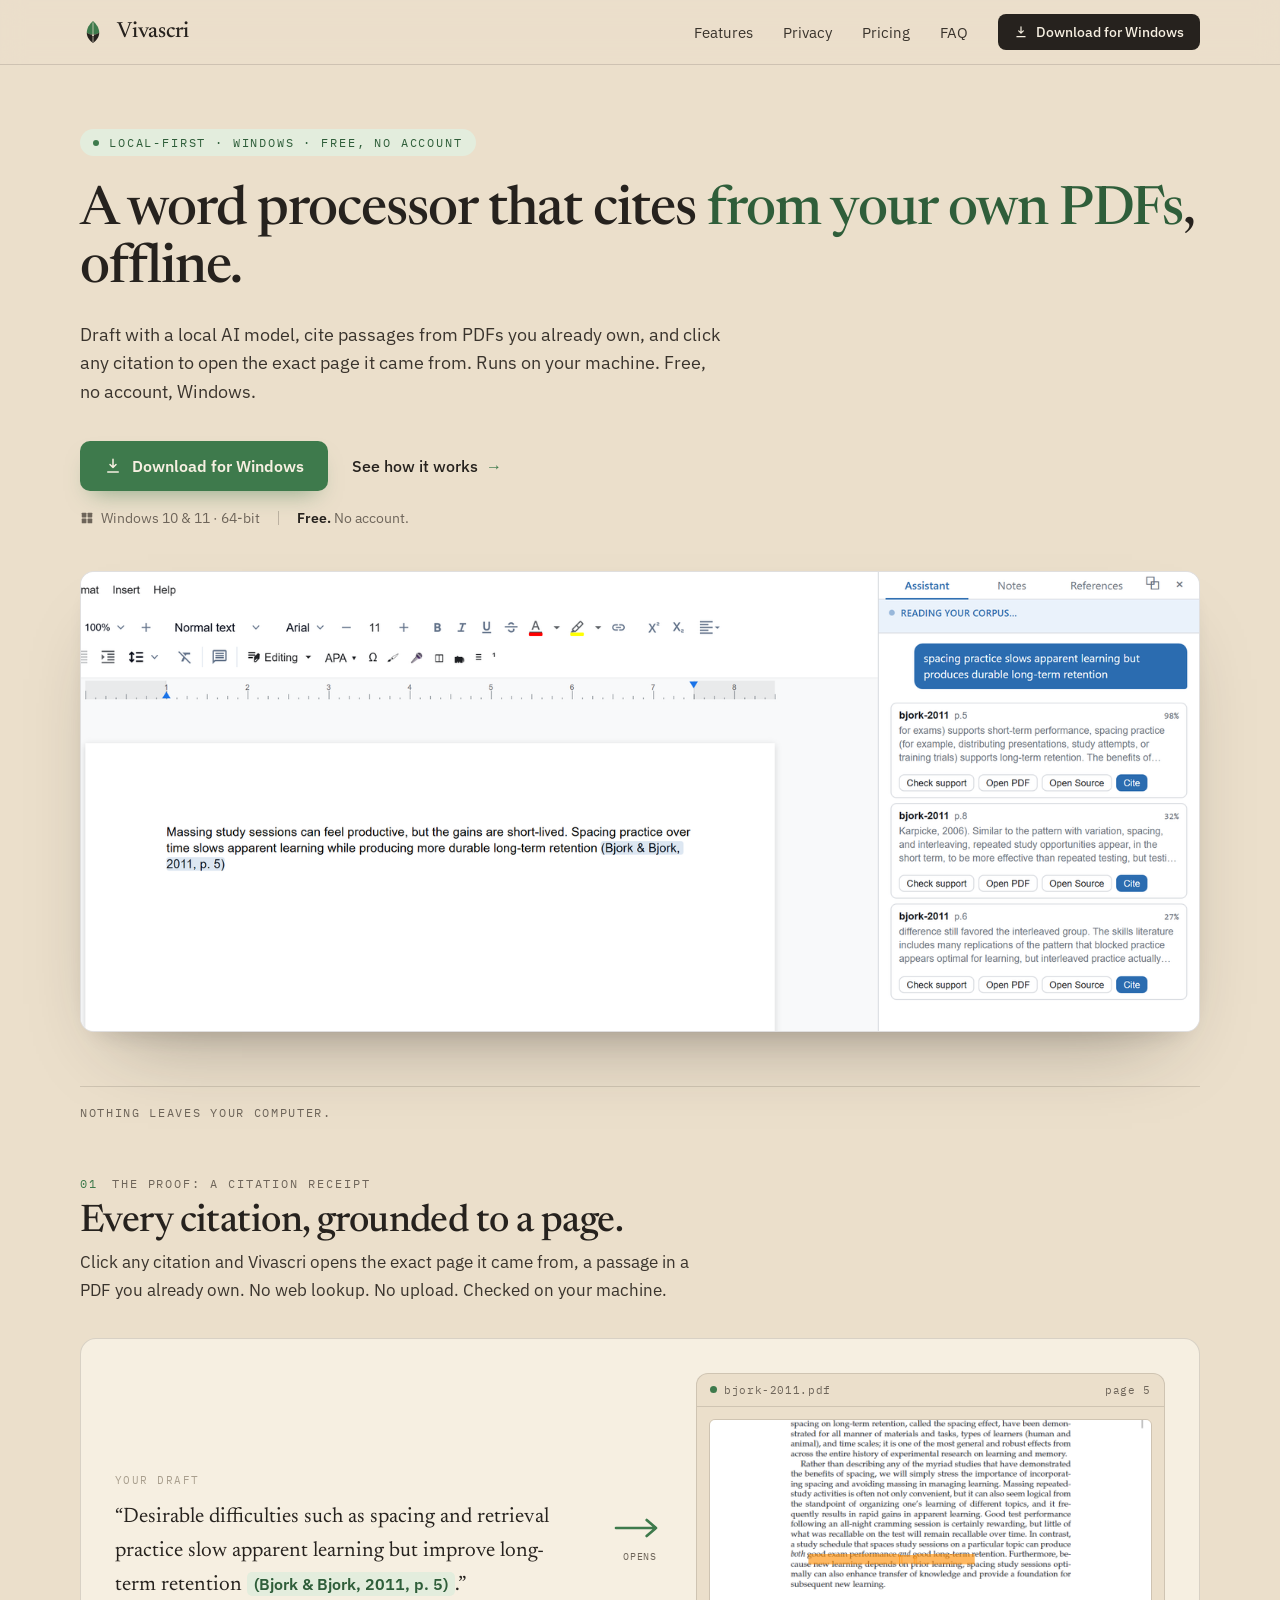
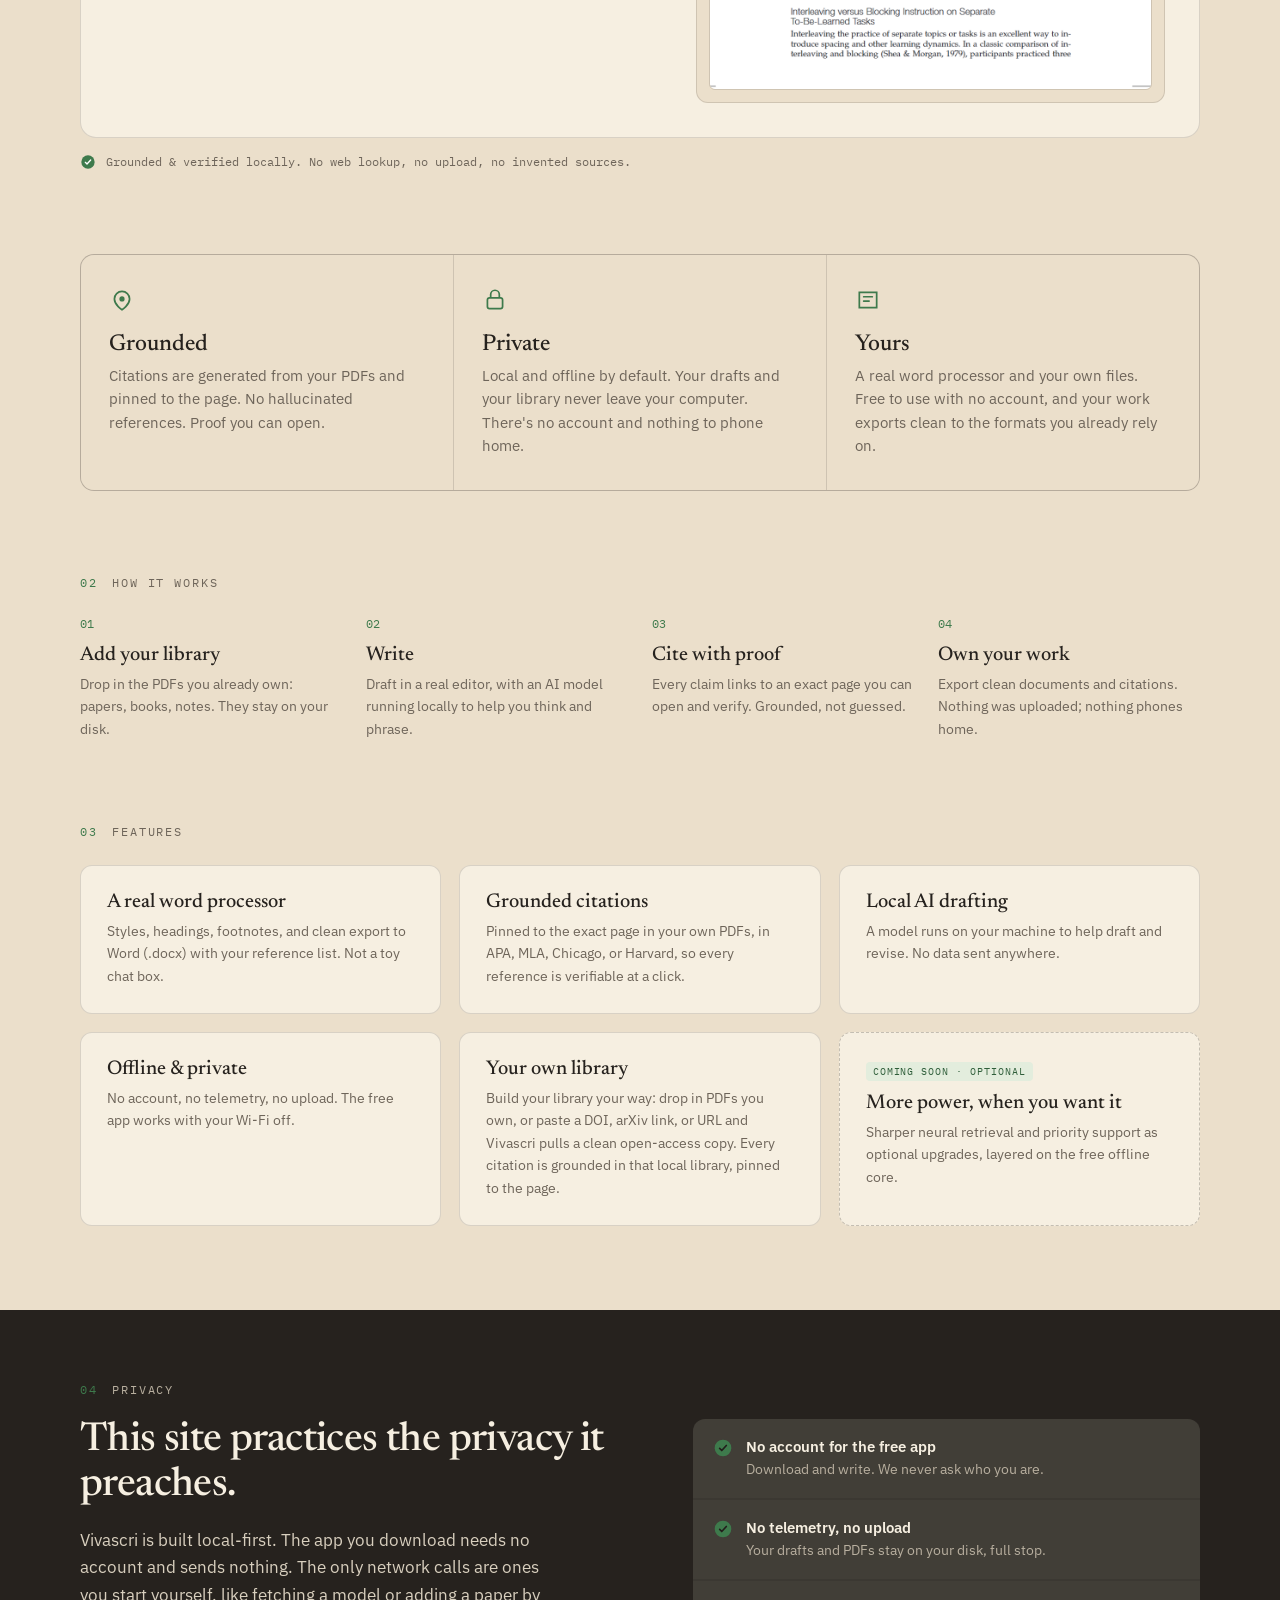
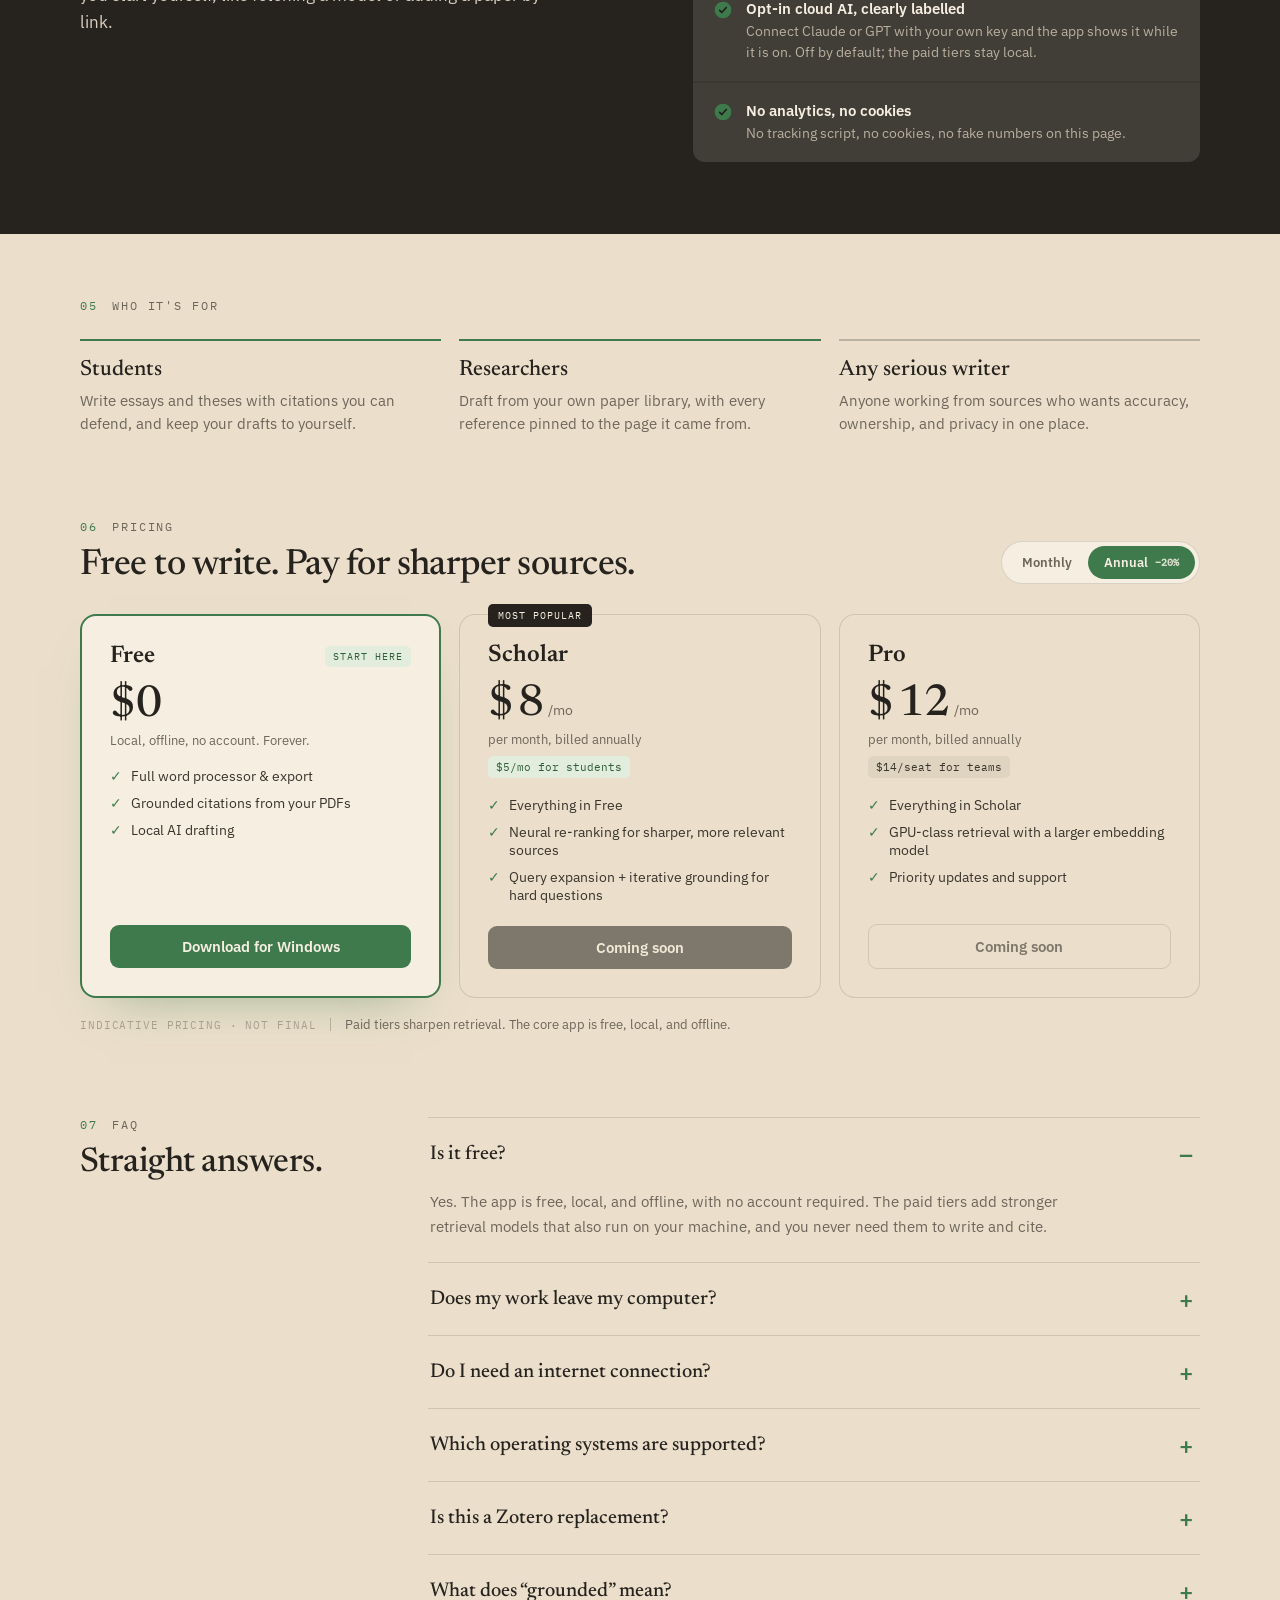
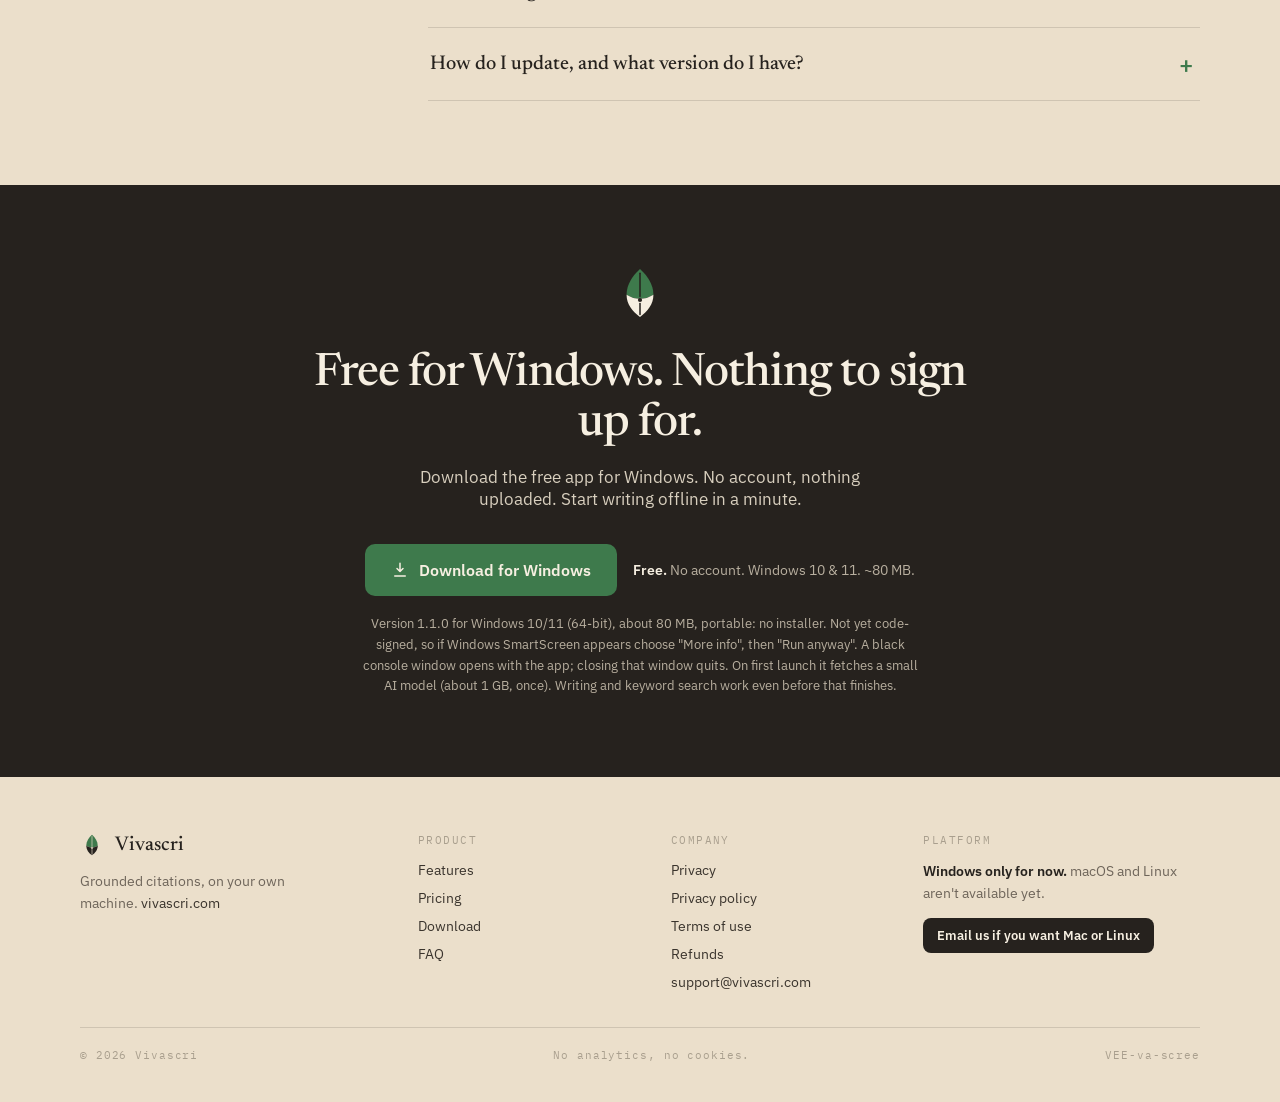
==== commit 71c7ecd2: "Plain headline instead of the slogan; legible full-width hero screenshot; drop pull-quote Co-Authore" ====
--- a/index.html
+++ b/index.html
@@ -4,7 +4,7 @@
 <meta name="viewport" content="width=device-width, initial-scale=1">
 <link rel="stylesheet" href="./fonts.css">
 <title>Vivascri: grounded, private academic writing</title>
-<meta name="description" content="A local, offline AI writing app for academics. Every citation is pinned to an exact page in your own PDFs. Free, no account. Windows."><style>
+<meta name="description" content="Vivascri is a Windows word processor that drafts with a local AI and cites from PDFs you own; every citation opens the exact page. Free, offline, no account."><style>
     .sc-placeholder{background:color-mix(in srgb,currentColor 8%,transparent);
       border:1px solid color-mix(in srgb,currentColor 50%,transparent);
       border-radius:2px;box-sizing:border-box;overflow:hidden}
@@ -108,13 +108,13 @@
   </nav>
 
   <a id="top"></a>
-  <header data-screen-label="Hero" style="max-width: 1200px; margin: 0px auto; padding: 76px 40px 40px; display: grid; grid-template-columns: 1.05fr 1fr; gap: 56px; align-items: center; animation: 0.6s ease-out 0s 1 normal both running riseIn;">
+  <header data-screen-label="Hero" style="max-width: 1200px; margin: 0px auto; padding: 64px 40px 40px; display: grid; grid-template-columns: 1fr; gap: 44px; align-items: start; animation: 0.6s ease-out 0s 1 normal both running riseIn;">
     <div>
       <div style="display: inline-flex; align-items: center; gap: 10px; font-family: &quot;IBM Plex Mono&quot;, monospace; font-size: 11.5px; letter-spacing: 0.16em; text-transform: uppercase; color: var(--accent-deep,#2F5E3A); background: var(--accent-soft,#E3EDDD); border-radius: 999px; padding: 6px 13px; margin-bottom: 26px;">
         <span style="width: 6px; height: 6px; border-radius: 50%; background: var(--accent,#3E7A4C);"></span>Local-first · Windows · Free, no account
       </div>
-      <h1 style="margin: 0px; font-family: Newsreader, serif; font-weight: 500; font-size: 58px; line-height: 1.06; letter-spacing: -0.02em;">The writing app that <span style="color: var(--accent-deep,#2F5E3A);">proves every citation</span>, and never sees your work.</h1>
-      <p style="margin: 26px 0px 0px; font-size: 18px; line-height: 1.6; color: var(--ink-2); max-width: 520px;">A real word processor that drafts with AI on your own machine. Every in-text citation is pinned to an exact page in your own PDF library. Fully local, offline, and private.</p>
+      <h1 style="margin: 0px; font-family: Newsreader, serif; font-weight: 500; font-size: 54px; line-height: 1.08; letter-spacing: -0.02em;">A word processor that cites <span style="color: var(--accent-deep,#2F5E3A);">from your own PDFs</span>, offline.</h1>
+      <p style="margin: 22px 0px 0px; font-size: 18px; line-height: 1.6; color: var(--ink-2); max-width: 640px;">Draft with a local AI model, cite passages from PDFs you already own, and click any citation to open the exact page it came from. Runs on your machine. Free, no account, Windows.</p>
       <div style="display: flex; align-items: center; gap: 16px; margin-top: 34px; flex-wrap: wrap;">
         <a href="https://github.com/karamilabs/vivascri-releases/releases/download/v1.1.0/Vivascri-Lite-1.1.0.exe" class="scp1" style="display: inline-flex; align-items: center; gap: 10px; background: var(--accent,#3E7A4C); color: var(--cream); text-decoration: none; font-size: 16px; font-weight: 600; padding: 15px 24px; border-radius: 10px; box-shadow: rgba(62, 122, 76, 0.6) 0px 12px 24px -12px;">
           <svg viewBox="0 0 24 24" style="width: 18px; height: 18px;"><path d="M12 3v11m0 0l-4-4m4 4l4-4M5 20h14" style="fill: none; stroke: currentcolor; stroke-width: 2; stroke-linecap: round; stroke-linejoin: round;"></path></svg>
@@ -129,7 +129,7 @@
       </div>
     </div>
 
-    <div style="position: relative; border-radius: 14px; box-shadow: rgba(38, 34, 30, 0.4) 0px 40px 80px -40px, rgba(38, 34, 30, 0.25) 0px 12px 28px -18px; overflow: hidden; border: 1px solid var(--line);"><img src="hero-app.png" alt="Vivascri showing a real citation grounded to a page in your own PDF library" style="display: block; width: 100%; height: auto;"></div>
+    <div style="position: relative; border-radius: 14px; box-shadow: rgba(38, 34, 30, 0.4) 0px 40px 80px -40px, rgba(38, 34, 30, 0.25) 0px 12px 28px -18px; overflow: hidden; border: 1px solid var(--line); background: #fff;"><img src="hero-app.png" alt="Vivascri: a cited sentence in the editor, with the matching passages from the writer's own PDF library in the side panel" style="display: block; width: 100%; height: auto;"></div>
   </header>
 
   <div style="max-width: 1200px; margin: 0px auto; padding: 14px 40px 0px;">
@@ -260,7 +260,7 @@
         <div>
           <h2 style="margin: 0px 0px 18px; font-family: Newsreader, serif; font-weight: 500; font-size: 40px; line-height: 1.12; letter-spacing: -0.015em;">This site practices the privacy it preaches.</h2>
           <p style="margin: 0px; font-size: 17px; line-height: 1.62; color: rgb(216, 207, 190); max-width: 480px;">Vivascri is built local-first. The app you download needs no account and sends nothing. The only network calls are ones you start yourself, like fetching a model or adding a paper by link.</p>
-          <div style="display: inline-block; margin-top: 26px; font-family: Newsreader, serif; font-style: italic; font-size: 20px; color: var(--cream); border-top: 1px solid rgba(246, 239, 225, 0.2); padding-top: 18px;">“Free, local, and offline forever. More power when you want it.”</div>
+          
         </div>
         <div style="display: flex; flex-direction: column; gap: 2px; background: rgba(246, 239, 225, 0.1); border-radius: 12px; overflow: hidden;">
           <div style="display: flex; gap: 13px; padding: 18px 20px; background: rgba(246, 239, 225, 0.03);">
@@ -464,7 +464,7 @@
         <path d="M48 66V85" style="fill: none; stroke: var(--ink,#26221E); stroke-width: 2.6; stroke-linecap: round;"></path>
         <circle cx="48" cy="60" r="3.6" style="fill: var(--ink,#26221E);"></circle>
       </svg>
-      <h2 style="margin: 0px auto 16px; font-family: Newsreader, serif; font-weight: 500; font-size: 46px; line-height: 1.1; letter-spacing: -0.02em; max-width: 660px;">Grounded, private writing. On your machine.</h2>
+      <h2 style="margin: 0px auto 16px; font-family: Newsreader, serif; font-weight: 500; font-size: 46px; line-height: 1.1; letter-spacing: -0.02em; max-width: 660px;">Free for Windows. Nothing to sign up for.</h2>
       <p style="margin: 0px auto 34px; font-size: 17px; color: rgb(216, 207, 190); max-width: 520px;">Download the free app for Windows. No account, nothing uploaded. Start writing offline in a minute.</p>
       <div style="display: flex; align-items: center; justify-content: center; gap: 16px; flex-wrap: wrap;">
         <a href="https://github.com/karamilabs/vivascri-releases/releases/download/v1.1.0/Vivascri-Lite-1.1.0.exe" class="scp1" style="display: inline-flex; align-items: center; gap: 10px; background: var(--accent,#3E7A4C); color: var(--cream); text-decoration: none; font-size: 16px; font-weight: 600; padding: 16px 26px; border-radius: 10px;">
@@ -490,7 +490,7 @@
           </svg>
           <span style="font-family: Newsreader, serif; font-weight: 500; font-size: 20px;">Vivascri</span>
         </div>
-        <p style="margin: 0px 0px 8px; font-size: 13.5px; line-height: 1.6; color: var(--muted); max-width: 240px;">Living writing: grounded citations, on your own machine. <span style="color: var(--ink-2);">vivascri.com</span></p>
+        <p style="margin: 0px 0px 8px; font-size: 13.5px; line-height: 1.6; color: var(--muted); max-width: 240px;">Grounded citations, on your own machine. <span style="color: var(--ink-2);">vivascri.com</span></p>
       </div>
       <div>
         <div style="font-family: &quot;IBM Plex Mono&quot;, monospace; font-size: 10.5px; letter-spacing: 0.14em; text-transform: uppercase; color: var(--faint); margin-bottom: 14px;">Product</div>
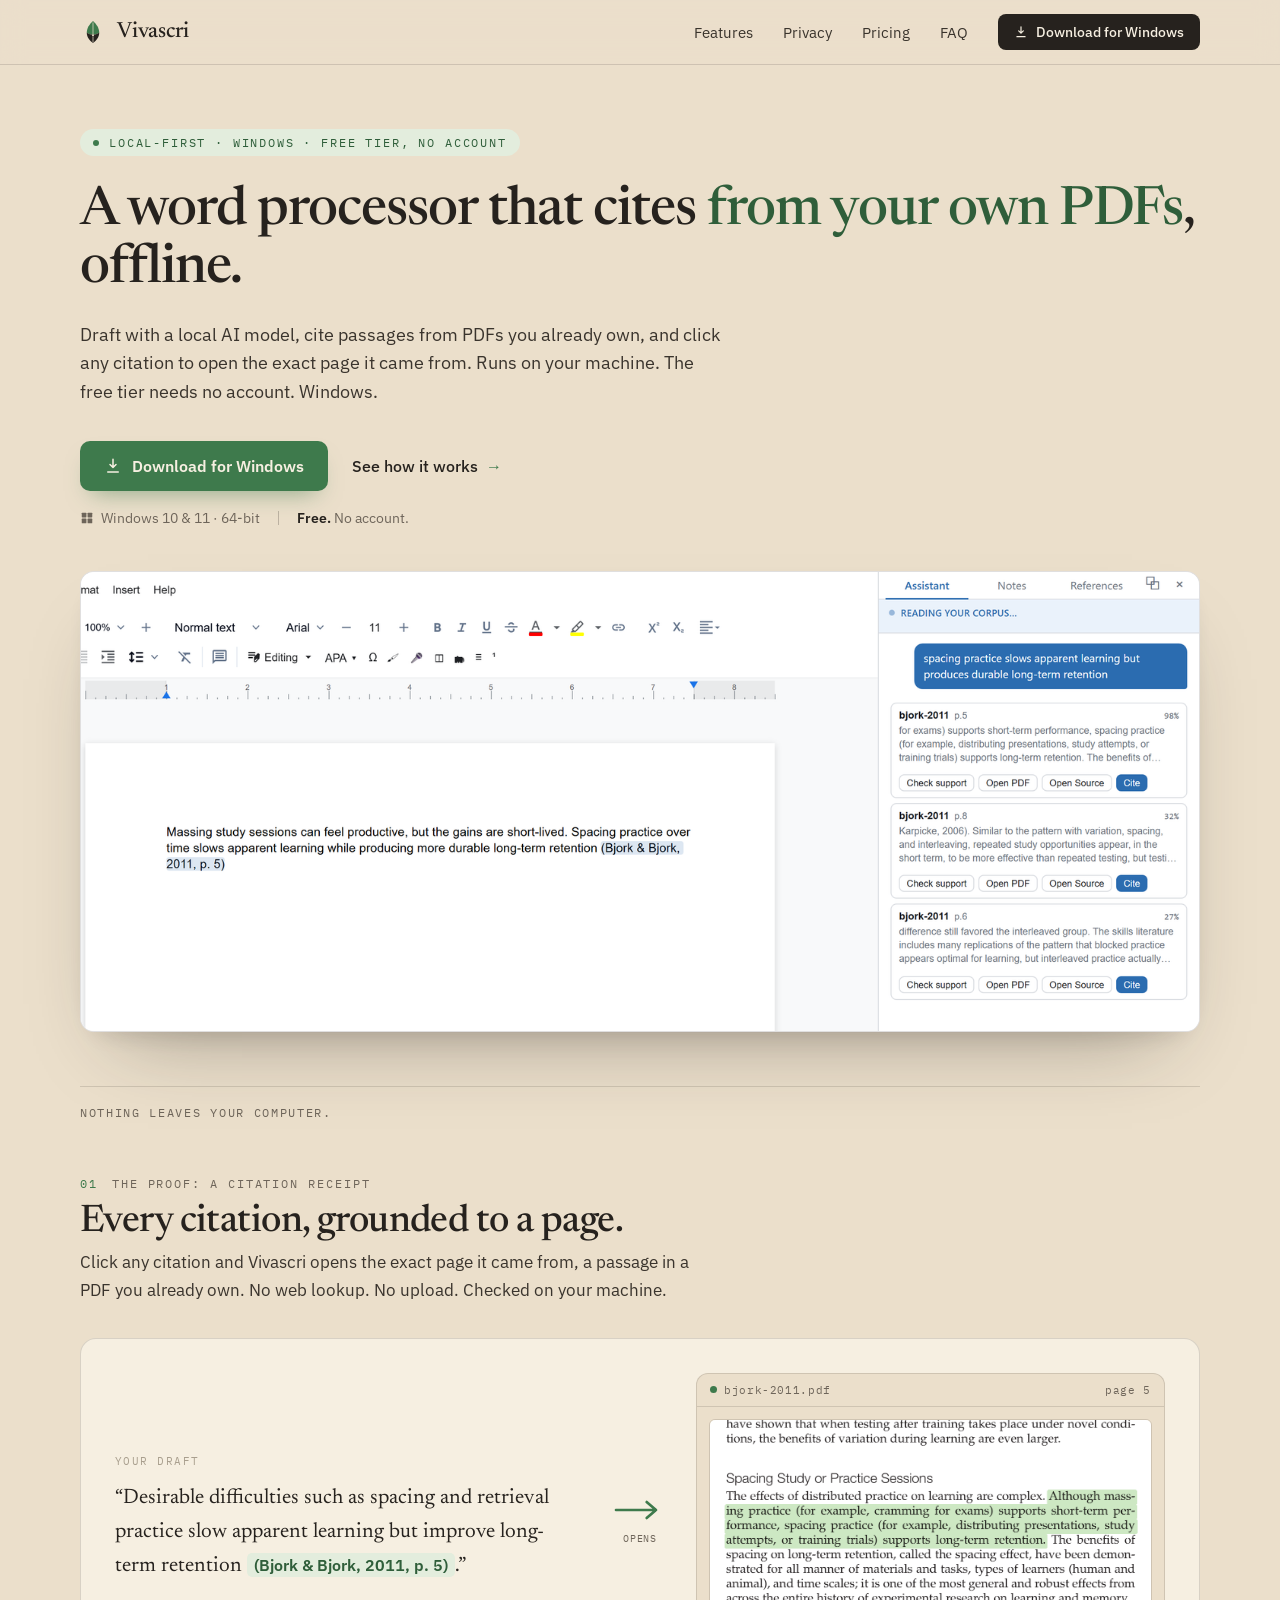
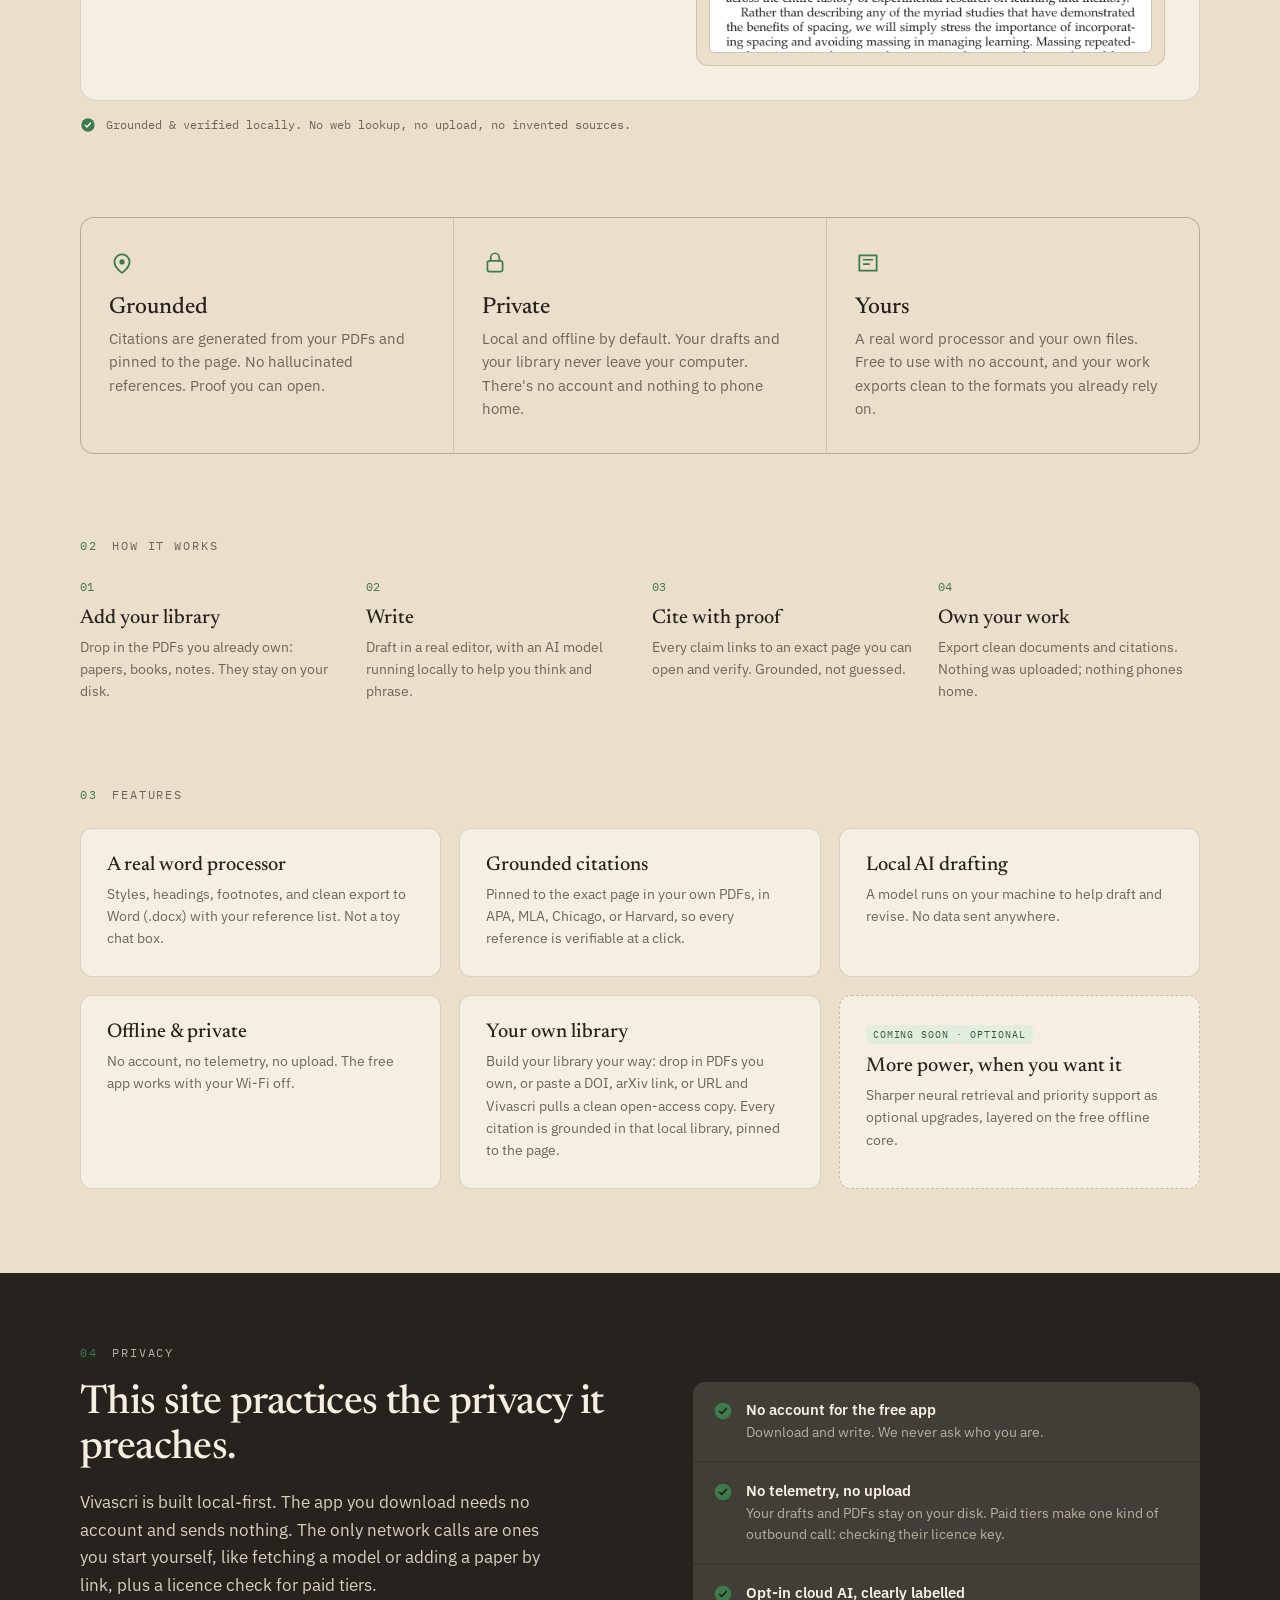
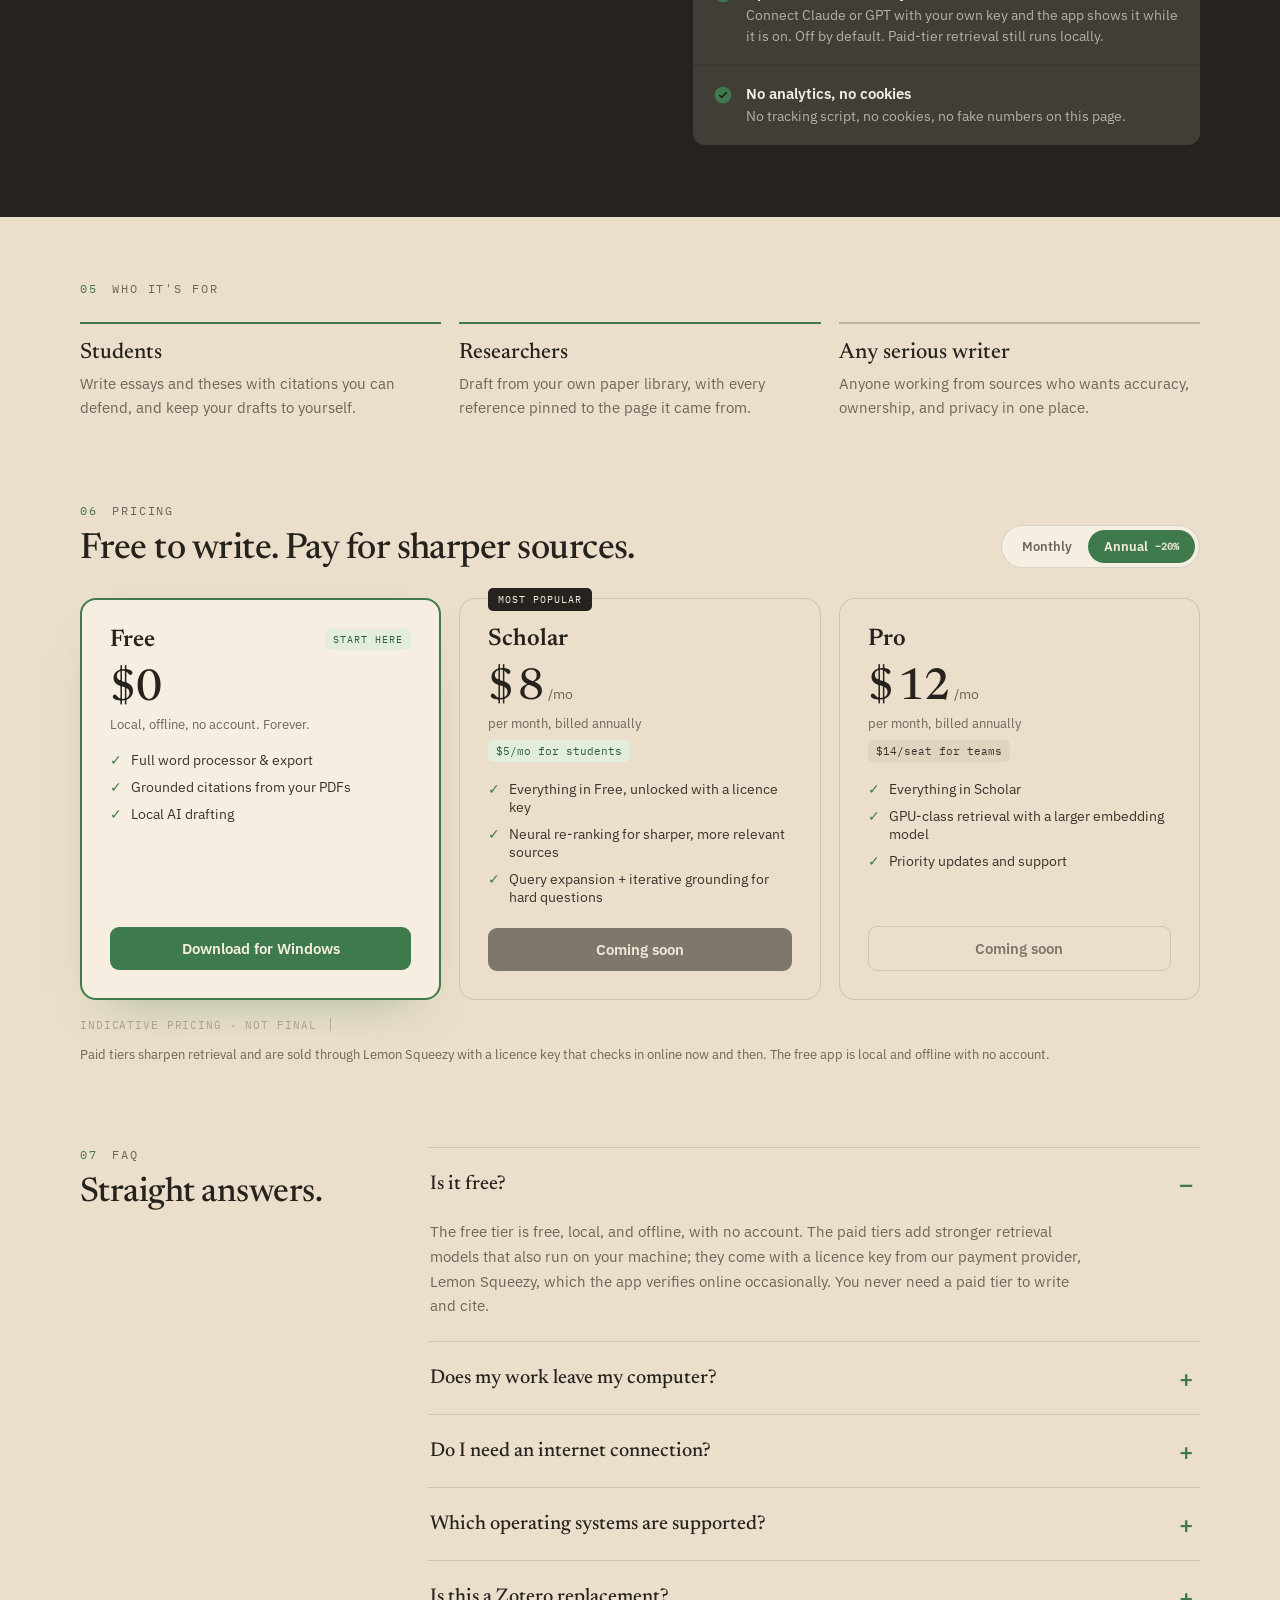
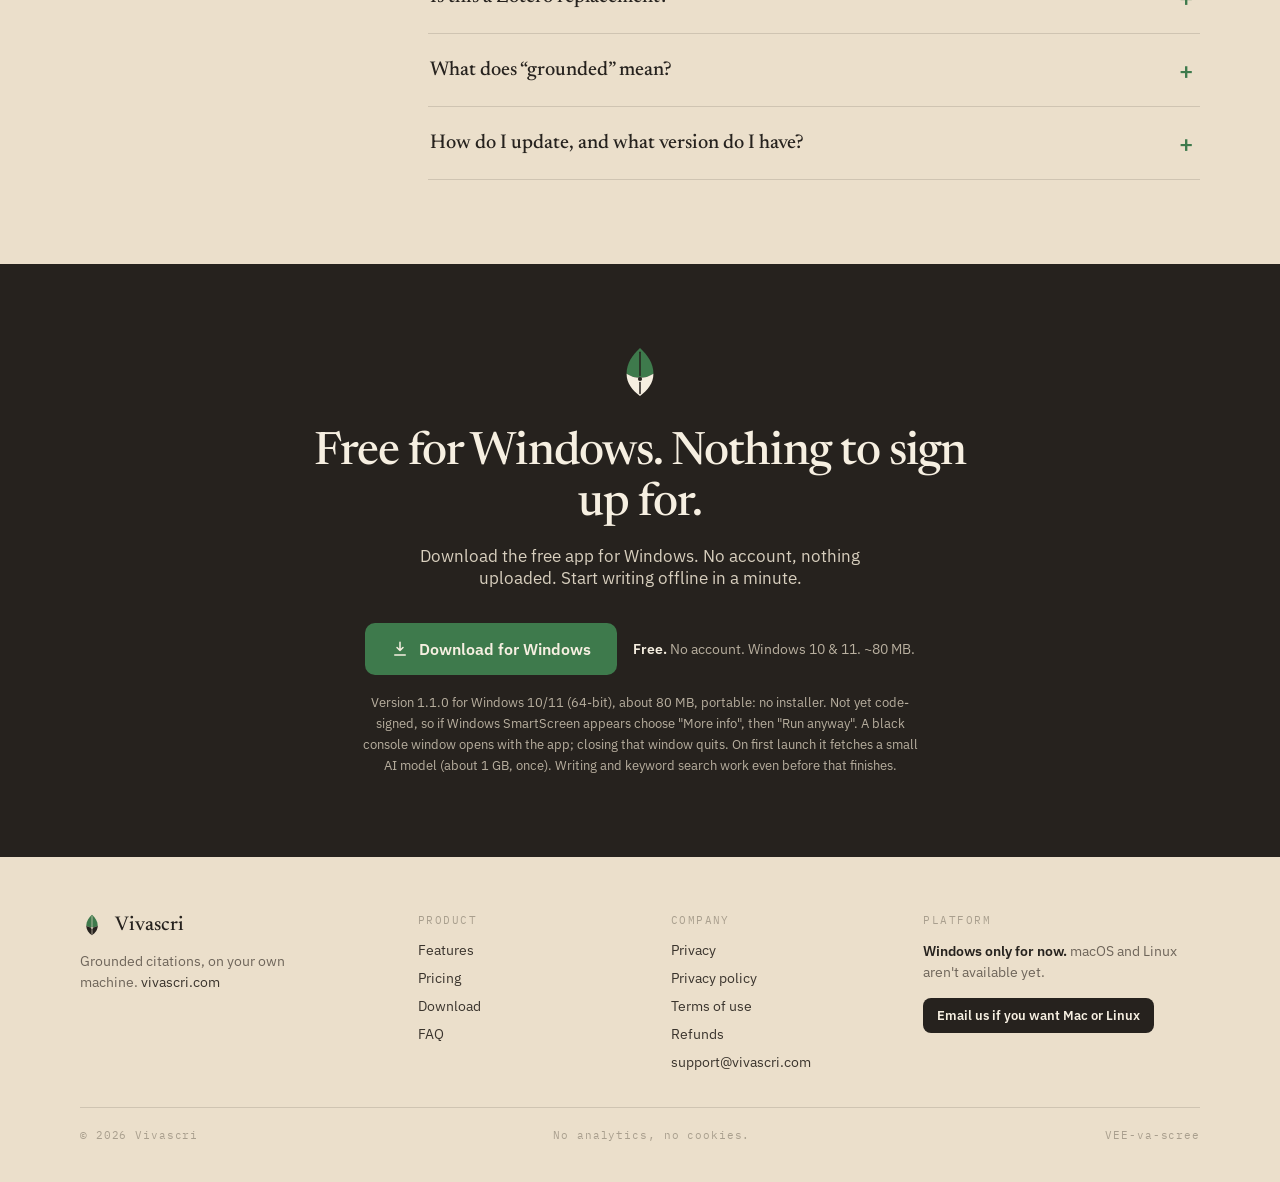
==== commit ca753090: "Proof image: highlight drawn exactly over the supporting sentence; scope no-account and offline clai" ====
--- a/index.html
+++ b/index.html
@@ -111,10 +111,10 @@
   <header data-screen-label="Hero" style="max-width: 1200px; margin: 0px auto; padding: 64px 40px 40px; display: grid; grid-template-columns: 1fr; gap: 44px; align-items: start; animation: 0.6s ease-out 0s 1 normal both running riseIn;">
     <div>
       <div style="display: inline-flex; align-items: center; gap: 10px; font-family: &quot;IBM Plex Mono&quot;, monospace; font-size: 11.5px; letter-spacing: 0.16em; text-transform: uppercase; color: var(--accent-deep,#2F5E3A); background: var(--accent-soft,#E3EDDD); border-radius: 999px; padding: 6px 13px; margin-bottom: 26px;">
-        <span style="width: 6px; height: 6px; border-radius: 50%; background: var(--accent,#3E7A4C);"></span>Local-first · Windows · Free, no account
+        <span style="width: 6px; height: 6px; border-radius: 50%; background: var(--accent,#3E7A4C);"></span>Local-first · Windows · Free tier, no account
       </div>
       <h1 style="margin: 0px; font-family: Newsreader, serif; font-weight: 500; font-size: 54px; line-height: 1.08; letter-spacing: -0.02em;">A word processor that cites <span style="color: var(--accent-deep,#2F5E3A);">from your own PDFs</span>, offline.</h1>
-      <p style="margin: 22px 0px 0px; font-size: 18px; line-height: 1.6; color: var(--ink-2); max-width: 640px;">Draft with a local AI model, cite passages from PDFs you already own, and click any citation to open the exact page it came from. Runs on your machine. Free, no account, Windows.</p>
+      <p style="margin: 22px 0px 0px; font-size: 18px; line-height: 1.6; color: var(--ink-2); max-width: 640px;">Draft with a local AI model, cite passages from PDFs you already own, and click any citation to open the exact page it came from. Runs on your machine. The free tier needs no account. Windows.</p>
       <div style="display: flex; align-items: center; gap: 16px; margin-top: 34px; flex-wrap: wrap;">
         <a href="https://github.com/karamilabs/vivascri-releases/releases/download/v1.1.0/Vivascri-Lite-1.1.0.exe" class="scp1" style="display: inline-flex; align-items: center; gap: 10px; background: var(--accent,#3E7A4C); color: var(--cream); text-decoration: none; font-size: 16px; font-weight: 600; padding: 15px 24px; border-radius: 10px; box-shadow: rgba(62, 122, 76, 0.6) 0px 12px 24px -12px;">
           <svg viewBox="0 0 24 24" style="width: 18px; height: 18px;"><path d="M12 3v11m0 0l-4-4m4 4l4-4M5 20h14" style="fill: none; stroke: currentcolor; stroke-width: 2; stroke-linecap: round; stroke-linejoin: round;"></path></svg>
@@ -259,7 +259,7 @@
       <div style="display: grid; grid-template-columns: 1.1fr 1fr; gap: 56px; align-items: start;">
         <div>
           <h2 style="margin: 0px 0px 18px; font-family: Newsreader, serif; font-weight: 500; font-size: 40px; line-height: 1.12; letter-spacing: -0.015em;">This site practices the privacy it preaches.</h2>
-          <p style="margin: 0px; font-size: 17px; line-height: 1.62; color: rgb(216, 207, 190); max-width: 480px;">Vivascri is built local-first. The app you download needs no account and sends nothing. The only network calls are ones you start yourself, like fetching a model or adding a paper by link.</p>
+          <p style="margin: 0px; font-size: 17px; line-height: 1.62; color: rgb(216, 207, 190); max-width: 480px;">Vivascri is built local-first. The app you download needs no account and sends nothing. The only network calls are ones you start yourself, like fetching a model or adding a paper by link, plus a licence check for paid tiers.</p>
           
         </div>
         <div style="display: flex; flex-direction: column; gap: 2px; background: rgba(246, 239, 225, 0.1); border-radius: 12px; overflow: hidden;">
@@ -269,11 +269,11 @@
           </div>
           <div style="display: flex; gap: 13px; padding: 18px 20px; background: rgba(246, 239, 225, 0.03);">
             <svg viewBox="0 0 24 24" style="width: 20px; height: 20px; flex: 0 0 auto; color: var(--accent,#3E7A4C); margin-top: 1px;"><circle cx="12" cy="12" r="10" style="fill: currentcolor;"></circle><path d="M8 12.5l2.5 2.5L16 9" style="fill: none; stroke: rgb(33, 30, 27); stroke-width: 2; stroke-linecap: round; stroke-linejoin: round;"></path></svg>
-            <div><div style="font-size: 15px; font-weight: 600; margin-bottom: 3px;">No telemetry, no upload</div><div style="font-size: 13.5px; color: rgb(184, 175, 159); line-height: 1.55;">Your drafts and PDFs stay on your disk, full stop.</div></div>
+            <div><div style="font-size: 15px; font-weight: 600; margin-bottom: 3px;">No telemetry, no upload</div><div style="font-size: 13.5px; color: rgb(184, 175, 159); line-height: 1.55;">Your drafts and PDFs stay on your disk. Paid tiers make one kind of outbound call: checking their licence key.</div></div>
           </div>
           <div style="display: flex; gap: 13px; padding: 18px 20px; background: rgba(246, 239, 225, 0.03);">
             <svg viewBox="0 0 24 24" style="width: 20px; height: 20px; flex: 0 0 auto; color: var(--accent,#3E7A4C); margin-top: 1px;"><circle cx="12" cy="12" r="10" style="fill: currentcolor;"></circle><path d="M8 12.5l2.5 2.5L16 9" style="fill: none; stroke: rgb(33, 30, 27); stroke-width: 2; stroke-linecap: round; stroke-linejoin: round;"></path></svg>
-            <div><div style="font-size: 15px; font-weight: 600; margin-bottom: 3px;">Opt-in cloud AI, clearly labelled</div><div style="font-size: 13.5px; color: rgb(184, 175, 159); line-height: 1.55;">Connect Claude or GPT with your own key and the app shows it while it is on. Off by default; the paid tiers stay local.</div></div>
+            <div><div style="font-size: 15px; font-weight: 600; margin-bottom: 3px;">Opt-in cloud AI, clearly labelled</div><div style="font-size: 13.5px; color: rgb(184, 175, 159); line-height: 1.55;">Connect Claude or GPT with your own key and the app shows it while it is on. Off by default. Paid-tier retrieval still runs locally.</div></div>
           </div>
           <div style="display: flex; gap: 13px; padding: 18px 20px; background: rgba(246, 239, 225, 0.03);">
             <svg viewBox="0 0 24 24" style="width: 20px; height: 20px; flex: 0 0 auto; color: var(--accent,#3E7A4C); margin-top: 1px;"><circle cx="12" cy="12" r="10" style="fill: currentcolor;"></circle><path d="M8 12.5l2.5 2.5L16 9" style="fill: none; stroke: rgb(33, 30, 27); stroke-width: 2; stroke-linecap: round; stroke-linejoin: round;"></path></svg>
@@ -345,7 +345,7 @@
         <div style="font-size: 13px; color: var(--muted); margin-bottom: 8px;">per month, billed annually</div>
         <div style="display: inline-block; font-family: &quot;IBM Plex Mono&quot;, monospace; font-size: 11px; color: var(--accent-deep,#2F5E3A); background: var(--accent-soft,#E3EDDD); border-radius: 5px; padding: 4px 8px; margin-bottom: 18px; align-self: flex-start;">$5/mo for students</div>
         <div style="display: flex; flex-direction: column; gap: 9px; font-size: 13.5px; color: var(--ink-2); margin-bottom: 22px;">
-          <span style="display: flex; gap: 9px;"><span style="color: var(--accent,#3E7A4C);">✓</span> Everything in Free</span>
+          <span style="display: flex; gap: 9px;"><span style="color: var(--accent,#3E7A4C);">✓</span> Everything in Free, unlocked with a licence key</span>
           <span style="display: flex; gap: 9px;"><span style="color: var(--accent,#3E7A4C);">✓</span> Neural re-ranking for sharper, more relevant sources</span>
           <span style="display: flex; gap: 9px;"><span style="color: var(--accent,#3E7A4C);">✓</span> Query expansion + iterative grounding for hard questions</span>
         </div>
@@ -368,7 +368,7 @@
     <div style="display: flex; align-items: center; gap: 14px; margin-top: 18px; font-size: 13px; color: var(--muted); flex-wrap: wrap;">
       <span style="font-family: &quot;IBM Plex Mono&quot;, monospace; font-size: 11px; letter-spacing: 0.08em; text-transform: uppercase; color: var(--faint);">Indicative pricing · not final</span>
       <span style="width: 1px; height: 13px; background: var(--line-2);"></span>
-      <span>Paid tiers sharpen retrieval. The core app is free, local, and offline.</span>
+      <span>Paid tiers sharpen retrieval and are sold through Lemon Squeezy with a licence key that checks in online now and then. The free app is local and offline with no account.</span>
       
     </div>
   </section>
@@ -390,7 +390,7 @@
               <span style="flex: 0 0 auto; font-family: &quot;IBM Plex Sans&quot;, sans-serif; font-size: 24px; color: var(--accent,#3E7A4C); width: 24px; text-align: center;">–</span>
             </button>
             
-              <div style="padding: 0px 2px 22px; max-width: 660px; font-size: 15px; line-height: 1.66; color: var(--muted);">Yes. The app is free, local, and offline, with no account required. The paid tiers add stronger retrieval models that also run on your machine, and you never need them to write and cite.</div>
+              <div style="padding: 0px 2px 22px; max-width: 660px; font-size: 15px; line-height: 1.66; color: var(--muted);">The free tier is free, local, and offline, with no account. The paid tiers add stronger retrieval models that also run on your machine; they come with a licence key from our payment provider, Lemon Squeezy, which the app verifies online occasionally. You never need a paid tier to write and cite.</div>
             
           </div>
         
@@ -399,7 +399,7 @@
               <span>Does my work leave my computer?</span>
               <span style="flex: 0 0 auto; font-family: &quot;IBM Plex Sans&quot;, sans-serif; font-size: 24px; color: var(--accent,#3E7A4C); width: 24px; text-align: center;">+</span>
             </button>
-              <div style="padding: 0px 2px 22px; max-width: 660px; font-size: 15px; line-height: 1.66; color: var(--muted);">No. Writing, your PDF library, search, citations, and AI drafting all run on your machine. The only network calls are ones you start yourself: downloading an AI model, or adding a paper by DOI or link, which fetches a free open-access copy. If you connect a cloud AI (Claude or GPT) in Settings, your text goes to that provider; that is off by default and clearly marked. No account, no telemetry, nothing else uploaded.</div>
+              <div style="padding: 0px 2px 22px; max-width: 660px; font-size: 15px; line-height: 1.66; color: var(--muted);">No. Writing, your PDF library, search, citations, and AI drafting all run on your machine. The only network calls are ones you start yourself: downloading an AI model, or adding a paper by DOI or link, which fetches a free open-access copy. If you connect a cloud AI (Claude or GPT) in Settings, your text goes to that provider; that is off by default and clearly marked. Paid tiers verify their licence key online now and then, sending the key and nothing about your documents. No telemetry, nothing else uploaded.</div>
             
             
           </div>
@@ -409,7 +409,7 @@
               <span>Do I need an internet connection?</span>
               <span style="flex: 0 0 auto; font-family: &quot;IBM Plex Sans&quot;, sans-serif; font-size: 24px; color: var(--accent,#3E7A4C); width: 24px; text-align: center;">+</span>
             </button>
-              <div style="padding: 0px 2px 22px; max-width: 660px; font-size: 15px; line-height: 1.66; color: var(--muted);">Twice. Once to download the app, and once on first launch, when it fetches a small AI model (about 1 GB, one time). After that, writing, citing, and AI drafting work fully offline. Adding a paper by DOI or link needs a connection; dropping in PDFs you already have does not.</div>
+              <div style="padding: 0px 2px 22px; max-width: 660px; font-size: 15px; line-height: 1.66; color: var(--muted);">Twice. Once to download the app, and once on first launch, when it fetches a small AI model (about 1 GB, one time). After that, writing, citing, and AI drafting work fully offline. Adding a paper by DOI or link needs a connection; dropping in PDFs you already have does not. Paid tiers also need to reach the internet occasionally to confirm their licence key.</div>
             
             
           </div>
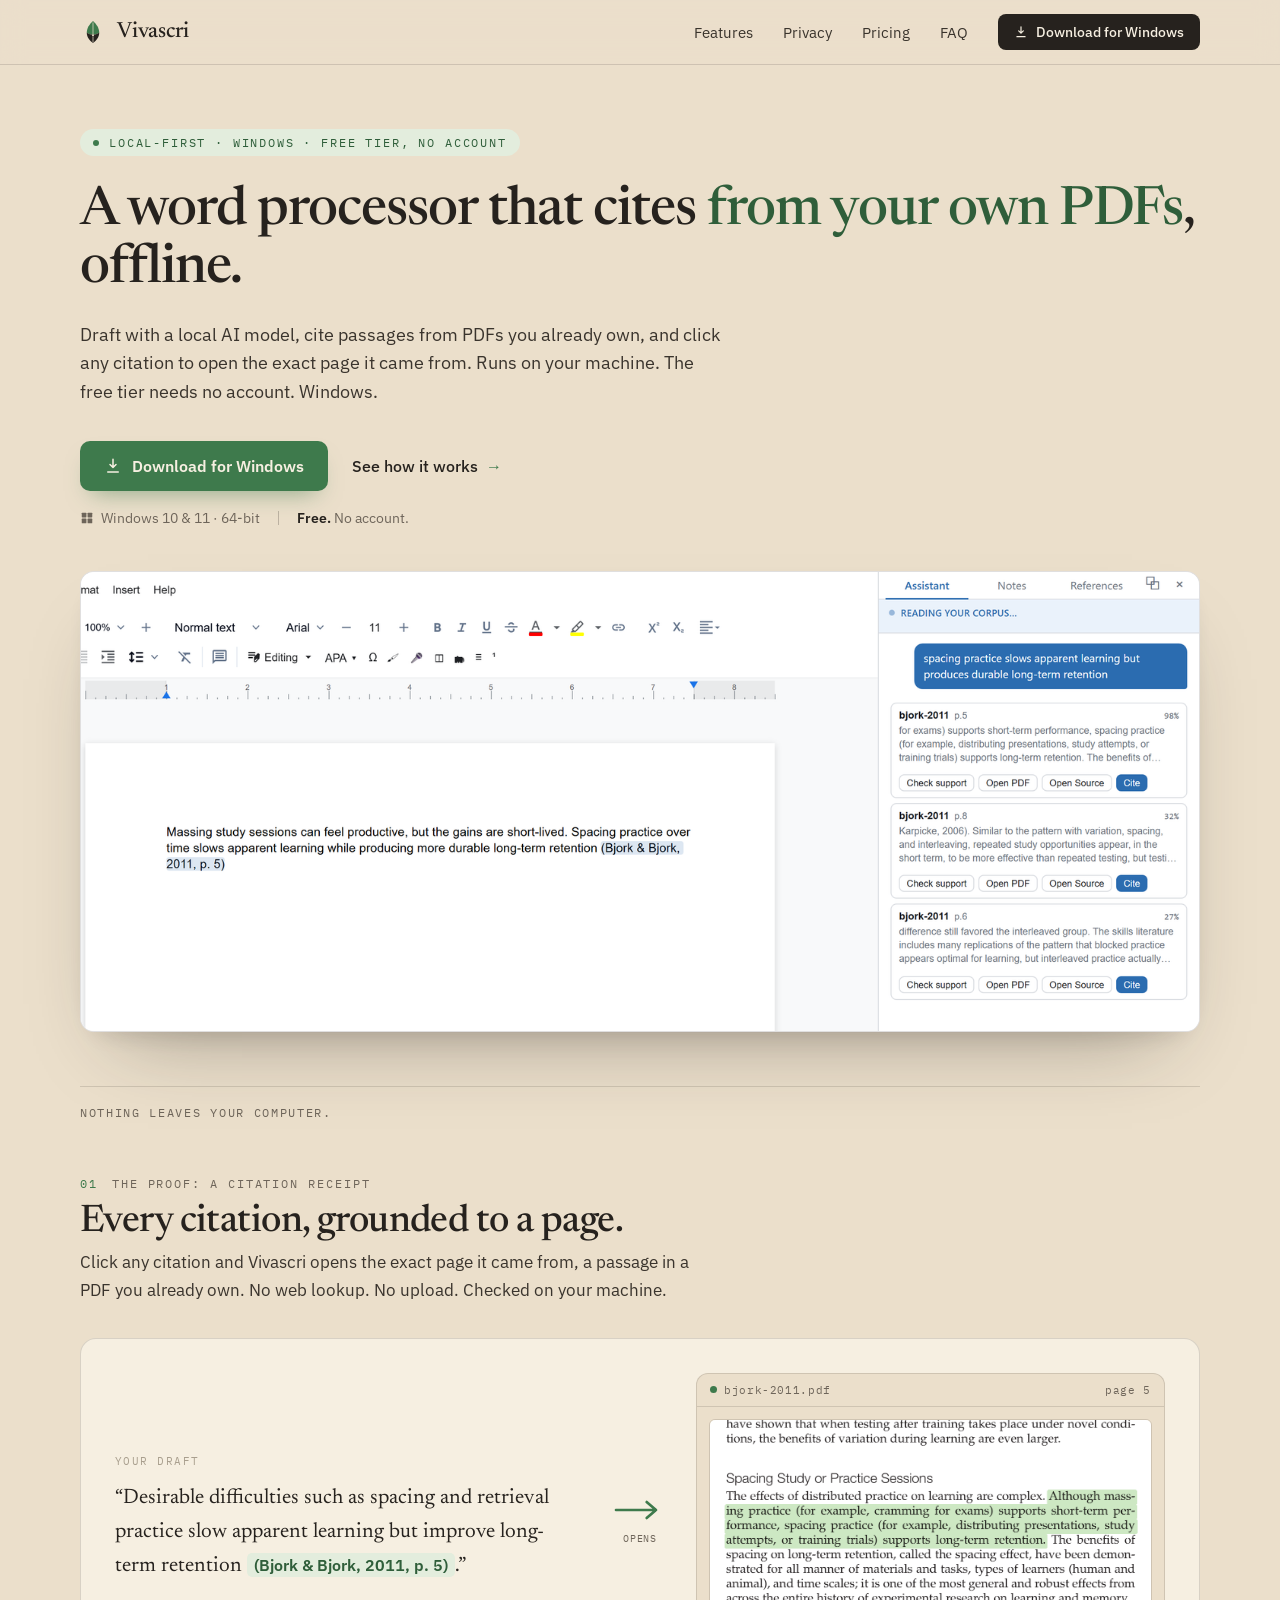
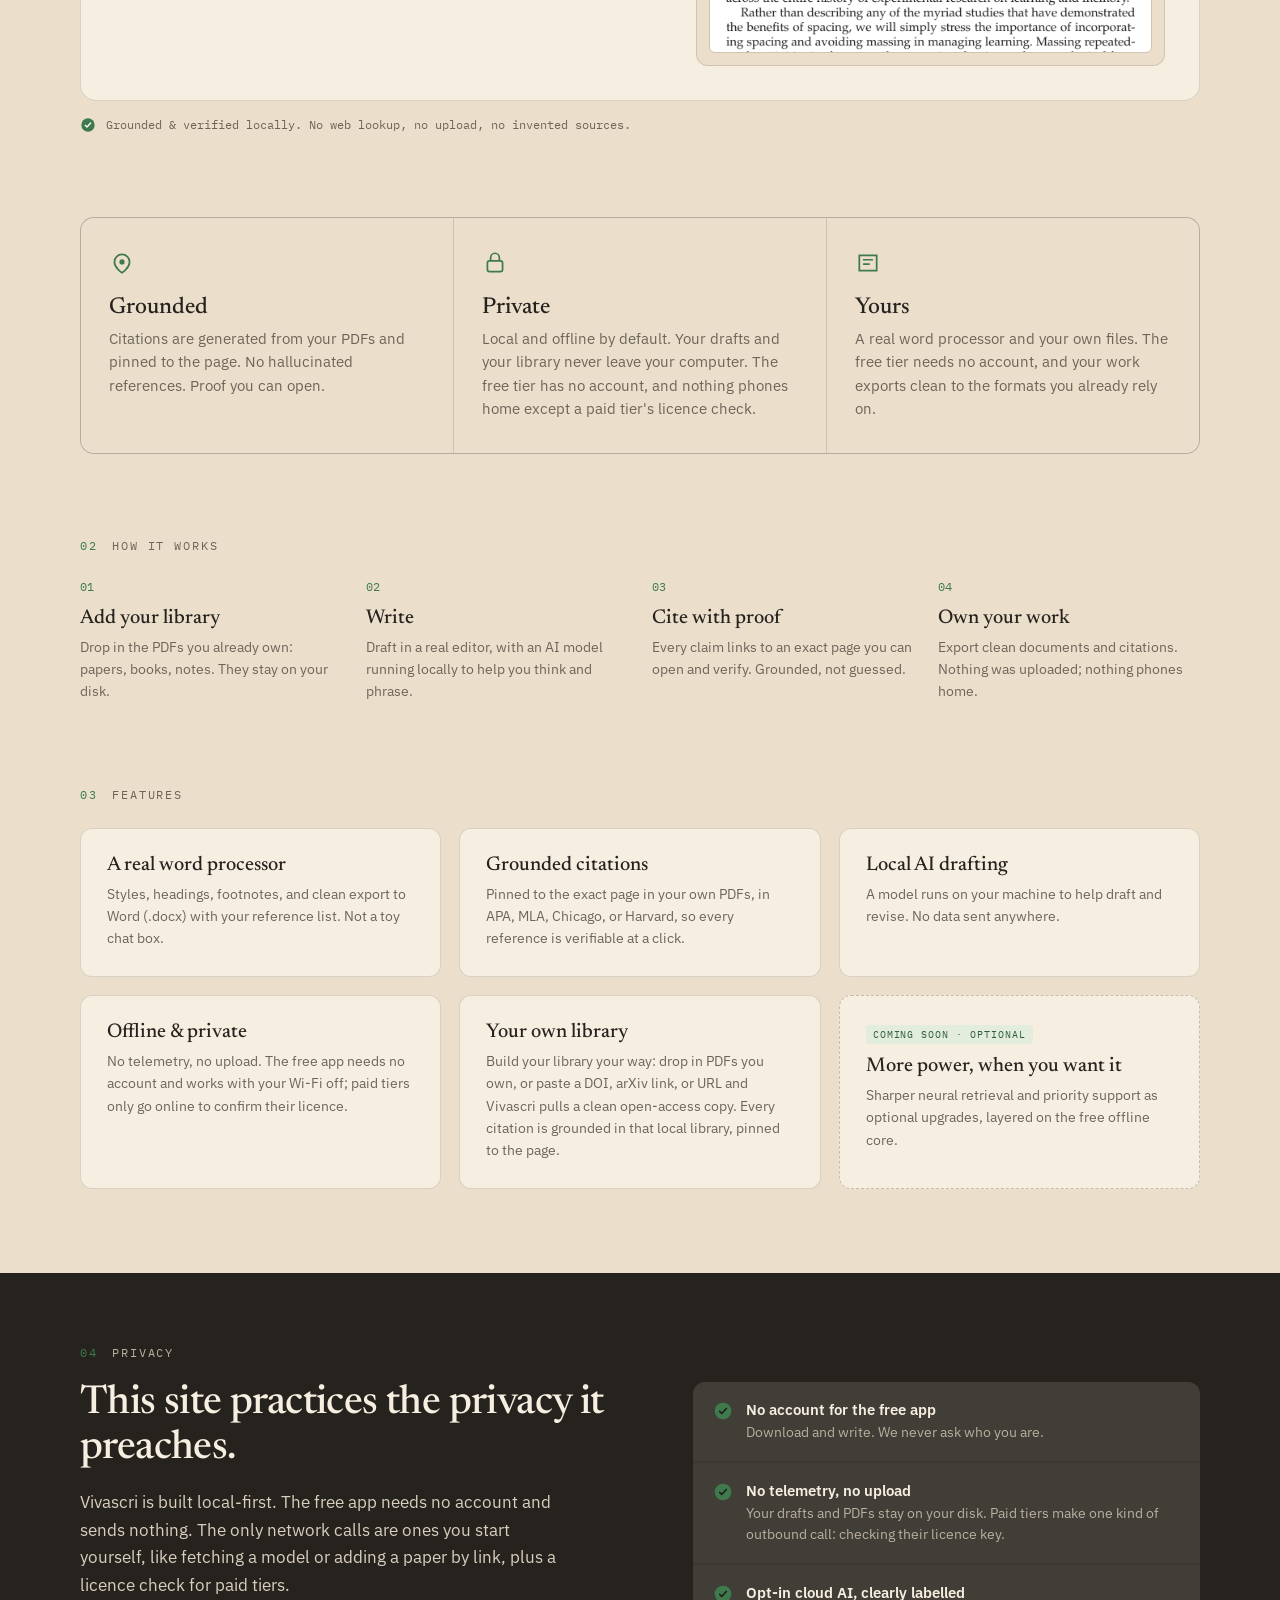
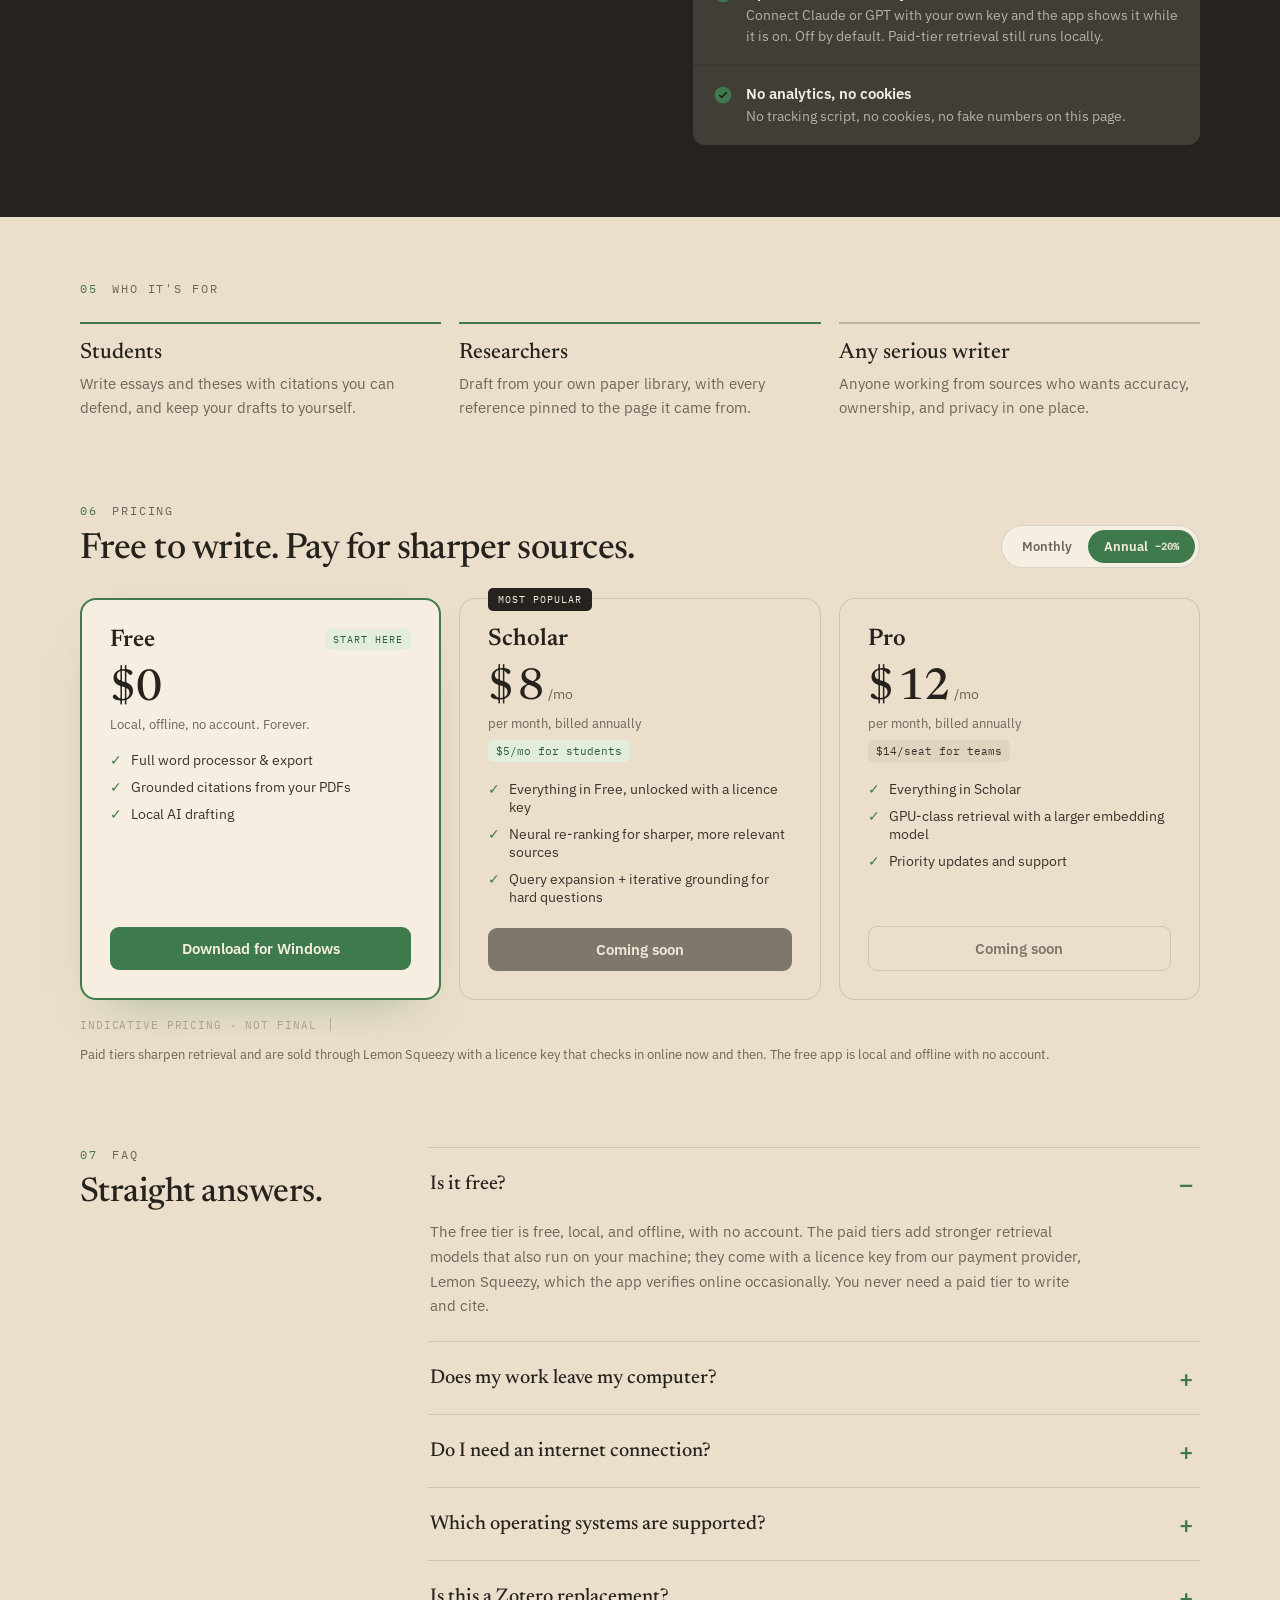
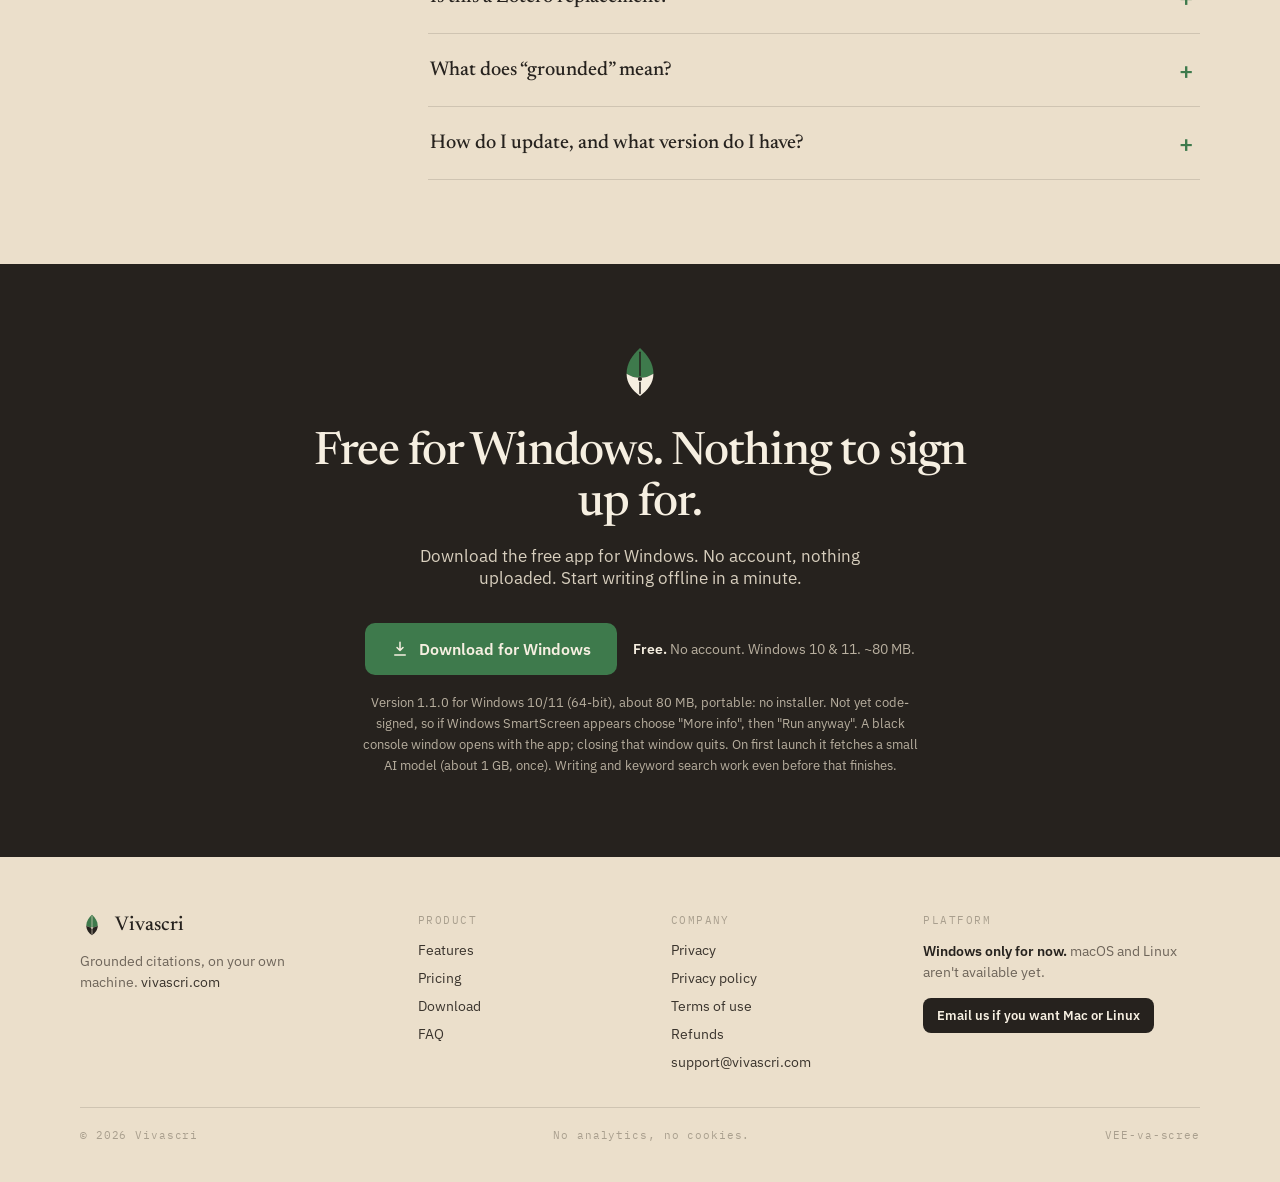
==== commit 5d743a7e: "Scope the remaining no-account claims to the free tier Co-Authored-By: Claude Fable 5.1 <noreply@ant" ====
--- a/index.html
+++ b/index.html
@@ -4,7 +4,7 @@
 <meta name="viewport" content="width=device-width, initial-scale=1">
 <link rel="stylesheet" href="./fonts.css">
 <title>Vivascri: grounded, private academic writing</title>
-<meta name="description" content="Vivascri is a Windows word processor that drafts with a local AI and cites from PDFs you own; every citation opens the exact page. Free, offline, no account."><style>
+<meta name="description" content="Vivascri is a Windows word processor that drafts with a local AI and cites from PDFs you own; every citation opens the exact page. Free tier with no account, fully offline."><style>
     .sc-placeholder{background:color-mix(in srgb,currentColor 8%,transparent);
       border:1px solid color-mix(in srgb,currentColor 50%,transparent);
       border-radius:2px;box-sizing:border-box;overflow:hidden}
@@ -177,12 +177,12 @@
       <div style="background: var(--page); padding: 32px 28px;">
         <svg viewBox="0 0 24 24" style="width: 26px; height: 26px; color: var(--accent,#3E7A4C); margin-bottom: 16px;"><rect x="5" y="10" width="14" height="10" rx="2" style="fill: none; stroke: currentcolor; stroke-width: 1.6;"></rect><path d="M8 10V7a4 4 0 018 0v3" style="fill: none; stroke: currentcolor; stroke-width: 1.6;"></path></svg>
         <h3 style="margin: 0px 0px 8px; font-family: Newsreader, serif; font-weight: 500; font-size: 23px;">Private</h3>
-        <p style="margin: 0px; font-size: 14.5px; line-height: 1.62; color: var(--muted);">Local and offline by default. Your drafts and your library never leave your computer. There's no account and nothing to phone home.</p>
+        <p style="margin: 0px; font-size: 14.5px; line-height: 1.62; color: var(--muted);">Local and offline by default. Your drafts and your library never leave your computer. The free tier has no account, and nothing phones home except a paid tier's licence check.</p>
       </div>
       <div style="background: var(--page); padding: 32px 28px;">
         <svg viewBox="0 0 24 24" style="width: 26px; height: 26px; color: var(--accent,#3E7A4C); margin-bottom: 16px;"><path d="M4 5h16v14H4z" style="fill: none; stroke: currentcolor; stroke-width: 1.6;"></path><path d="M8 9h8M8 13h5" style="fill: none; stroke: currentcolor; stroke-width: 1.6; stroke-linecap: round;"></path></svg>
         <h3 style="margin: 0px 0px 8px; font-family: Newsreader, serif; font-weight: 500; font-size: 23px;">Yours</h3>
-        <p style="margin: 0px; font-size: 14.5px; line-height: 1.62; color: var(--muted);">A real word processor and your own files. Free to use with no account, and your work exports clean to the formats you already rely on.</p>
+        <p style="margin: 0px; font-size: 14.5px; line-height: 1.62; color: var(--muted);">A real word processor and your own files. The free tier needs no account, and your work exports clean to the formats you already rely on.</p>
       </div>
     </div>
   </section>
@@ -236,7 +236,7 @@
       </div>
       <div style="background: var(--cream); border: 1px solid var(--line); border-radius: 12px; padding: 26px;">
         <h3 style="margin: 0px 0px 8px; font-family: Newsreader, serif; font-weight: 500; font-size: 20px;">Offline &amp; private</h3>
-        <p style="margin: 0px; font-size: 14px; line-height: 1.6; color: var(--muted);">No account, no telemetry, no upload. The free app works with your Wi-Fi off.</p>
+        <p style="margin: 0px; font-size: 14px; line-height: 1.6; color: var(--muted);">No telemetry, no upload. The free app needs no account and works with your Wi-Fi off; paid tiers only go online to confirm their licence.</p>
       </div>
       <div style="background: var(--cream); border: 1px solid var(--line); border-radius: 12px; padding: 26px;">
         <h3 style="margin: 0px 0px 8px; font-family: Newsreader, serif; font-weight: 500; font-size: 20px;">Your own library</h3>
@@ -259,7 +259,7 @@
       <div style="display: grid; grid-template-columns: 1.1fr 1fr; gap: 56px; align-items: start;">
         <div>
           <h2 style="margin: 0px 0px 18px; font-family: Newsreader, serif; font-weight: 500; font-size: 40px; line-height: 1.12; letter-spacing: -0.015em;">This site practices the privacy it preaches.</h2>
-          <p style="margin: 0px; font-size: 17px; line-height: 1.62; color: rgb(216, 207, 190); max-width: 480px;">Vivascri is built local-first. The app you download needs no account and sends nothing. The only network calls are ones you start yourself, like fetching a model or adding a paper by link, plus a licence check for paid tiers.</p>
+          <p style="margin: 0px; font-size: 17px; line-height: 1.62; color: rgb(216, 207, 190); max-width: 480px;">Vivascri is built local-first. The free app needs no account and sends nothing. The only network calls are ones you start yourself, like fetching a model or adding a paper by link, plus a licence check for paid tiers.</p>
           
         </div>
         <div style="display: flex; flex-direction: column; gap: 2px; background: rgba(246, 239, 225, 0.1); border-radius: 12px; overflow: hidden;">
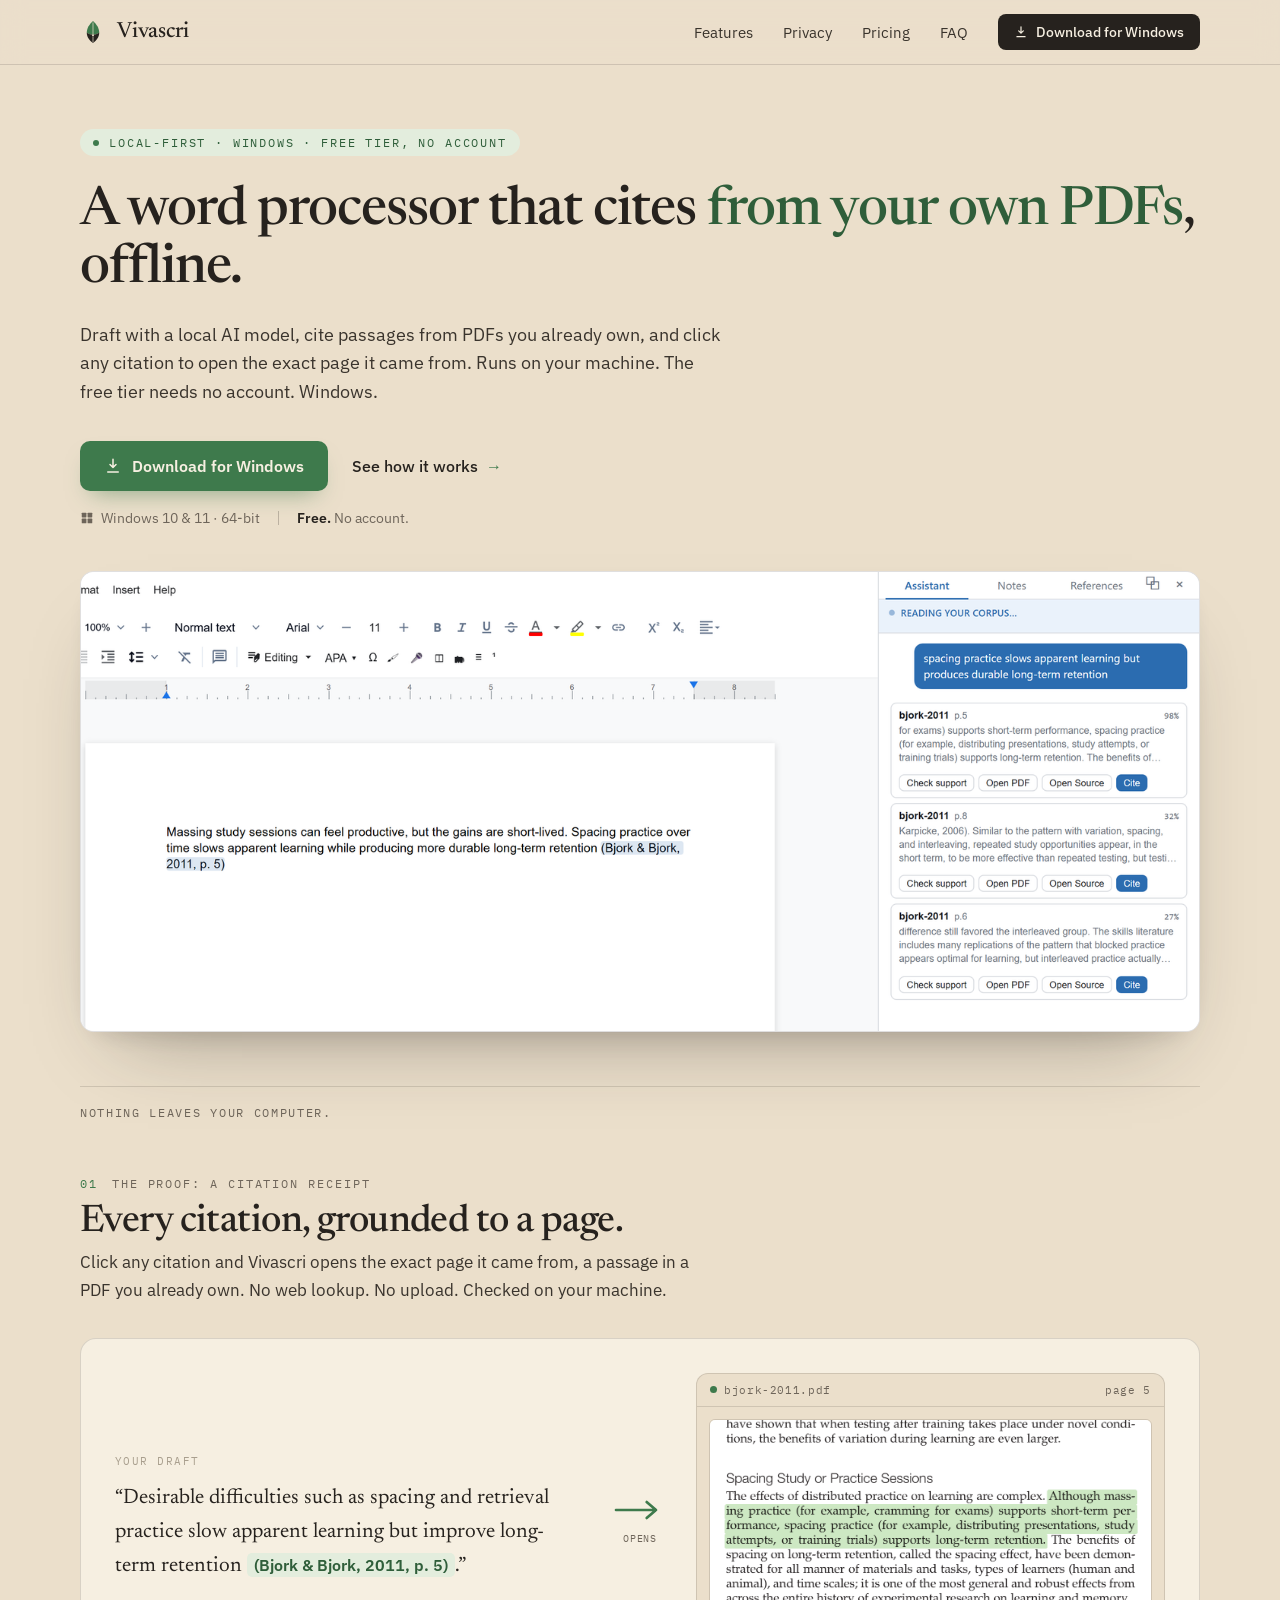
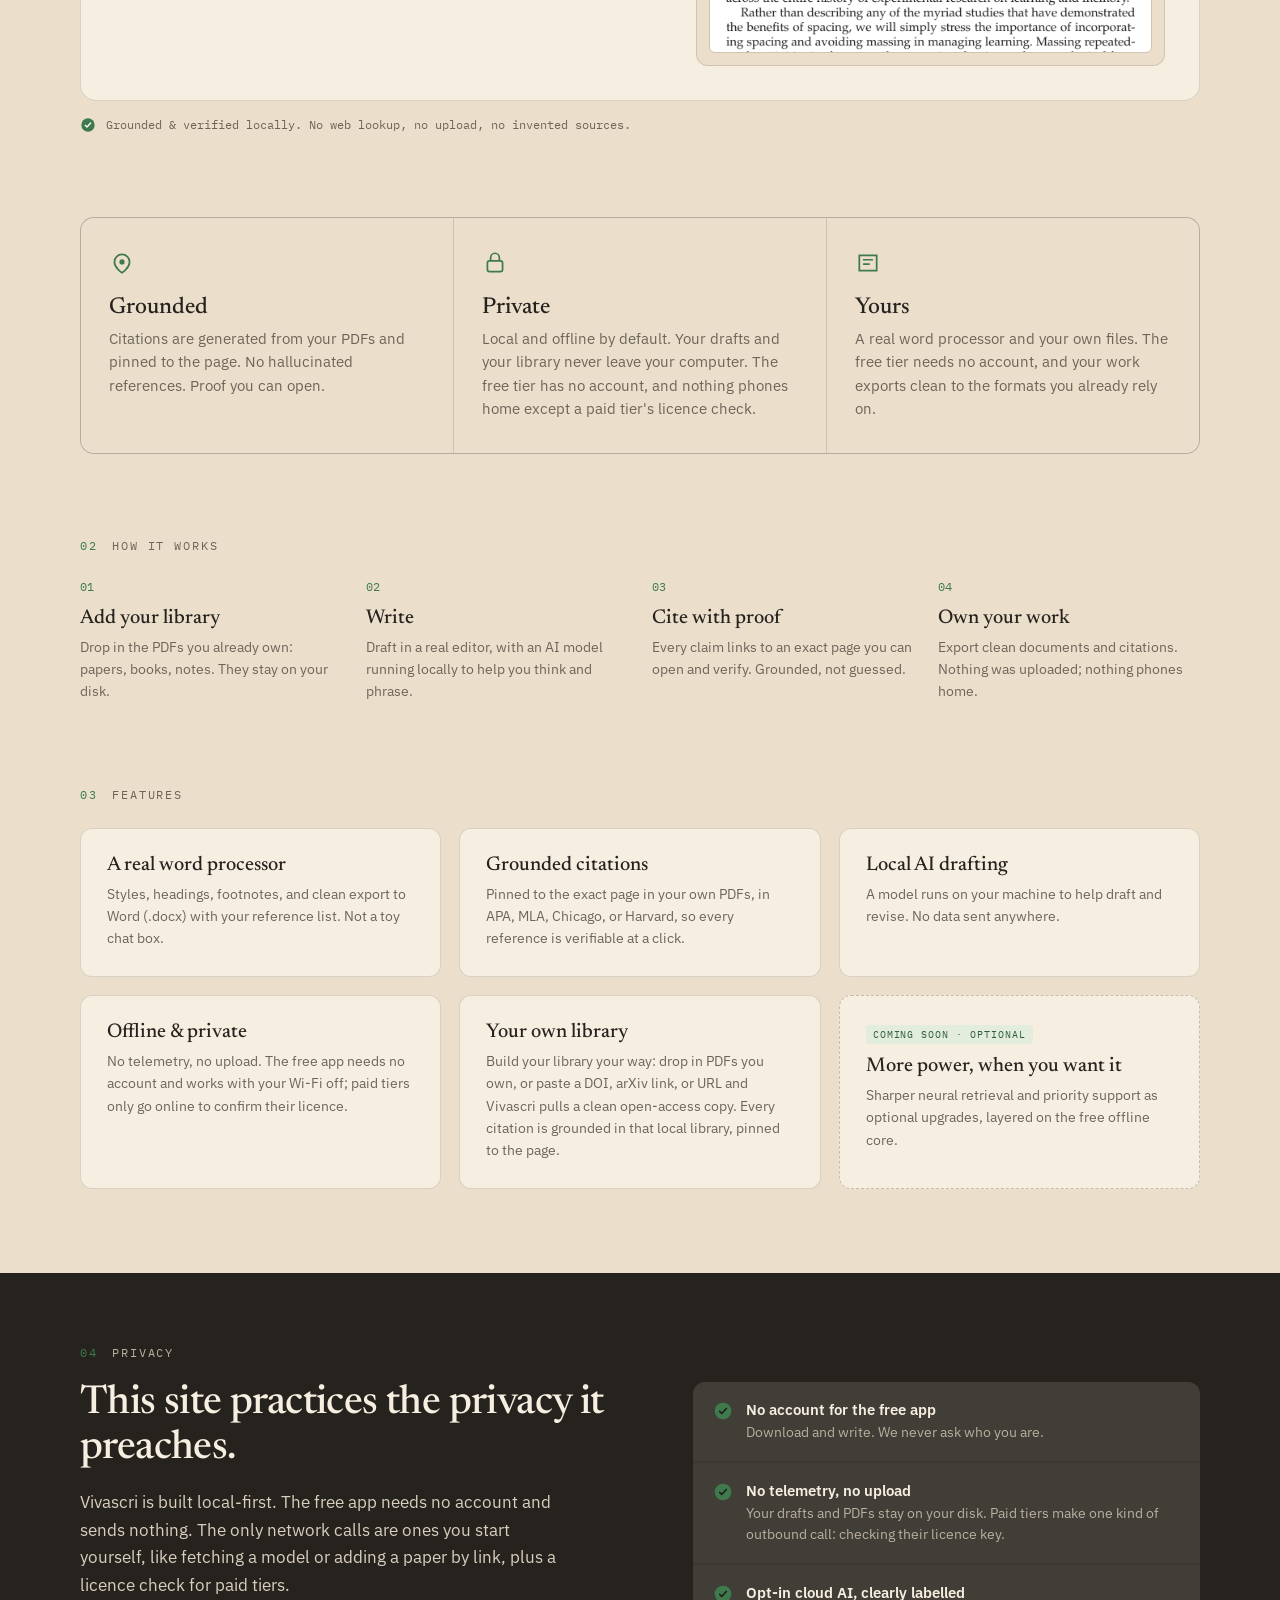
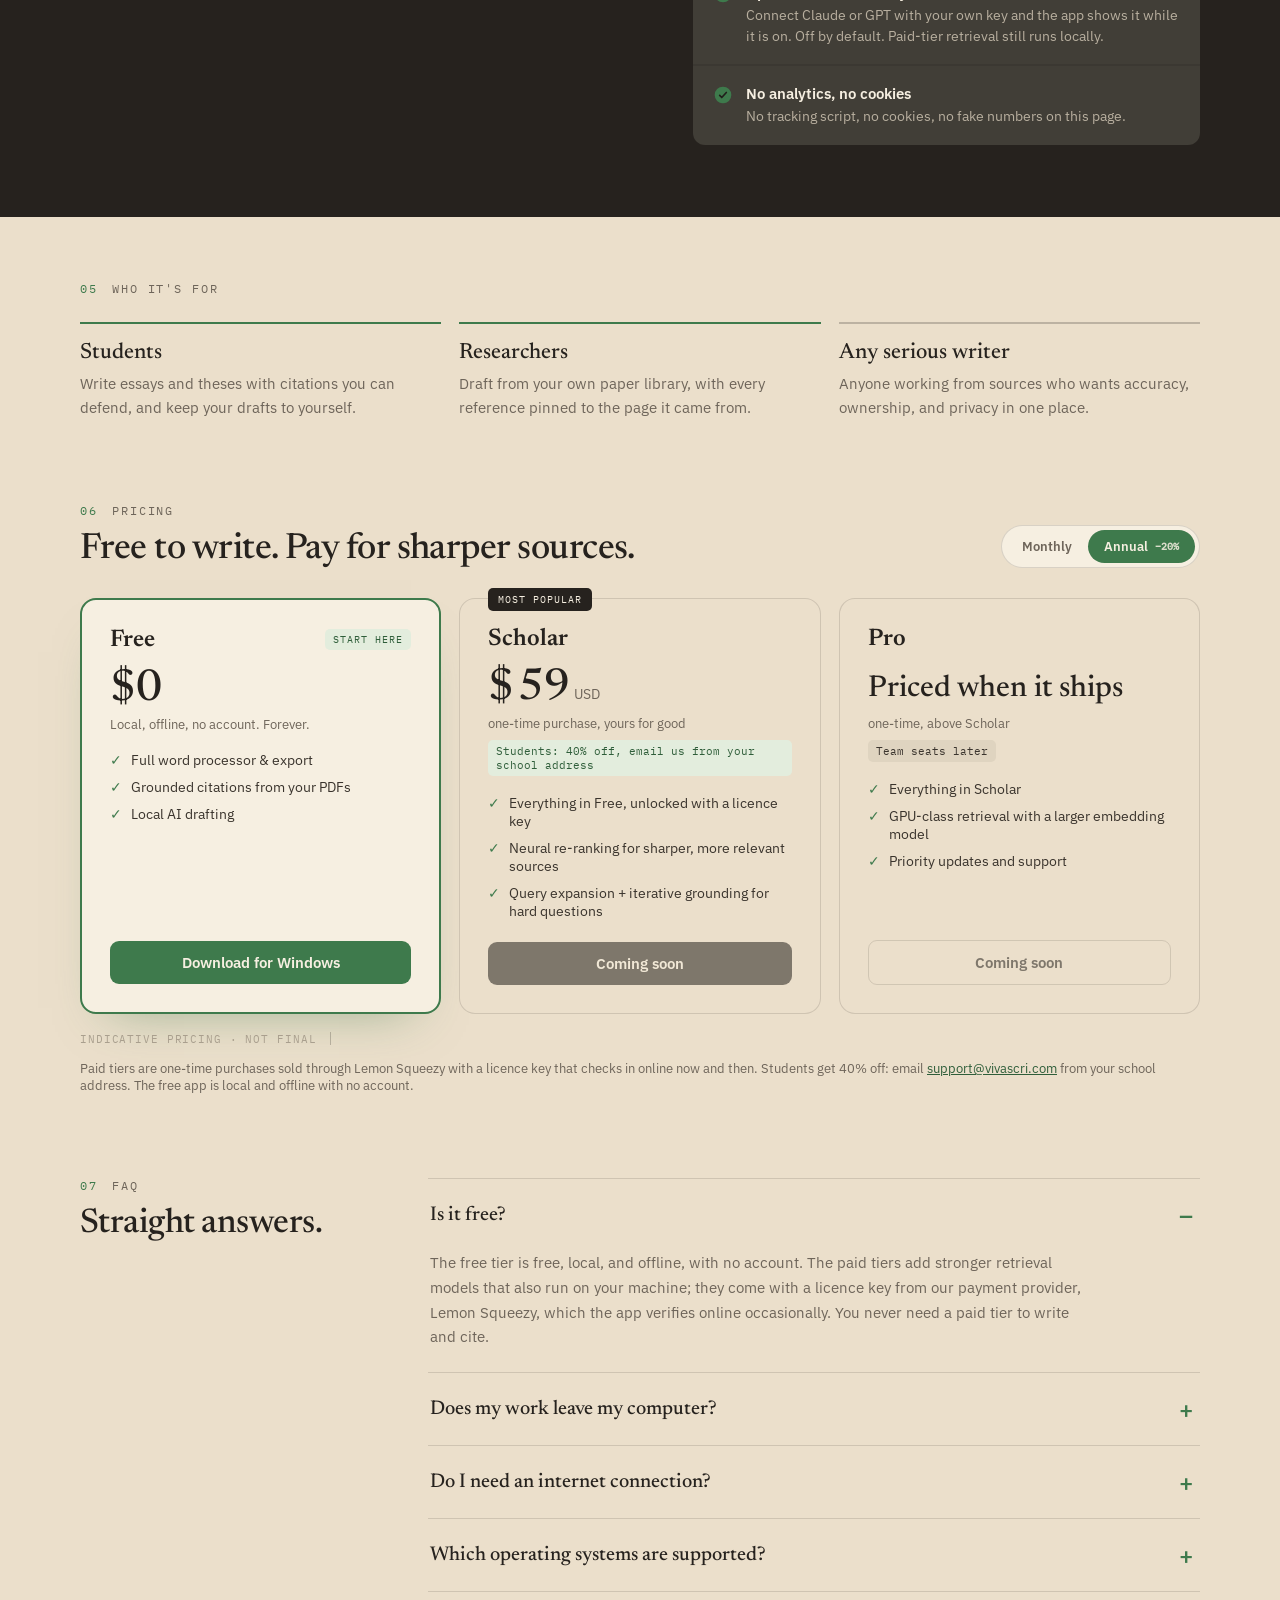
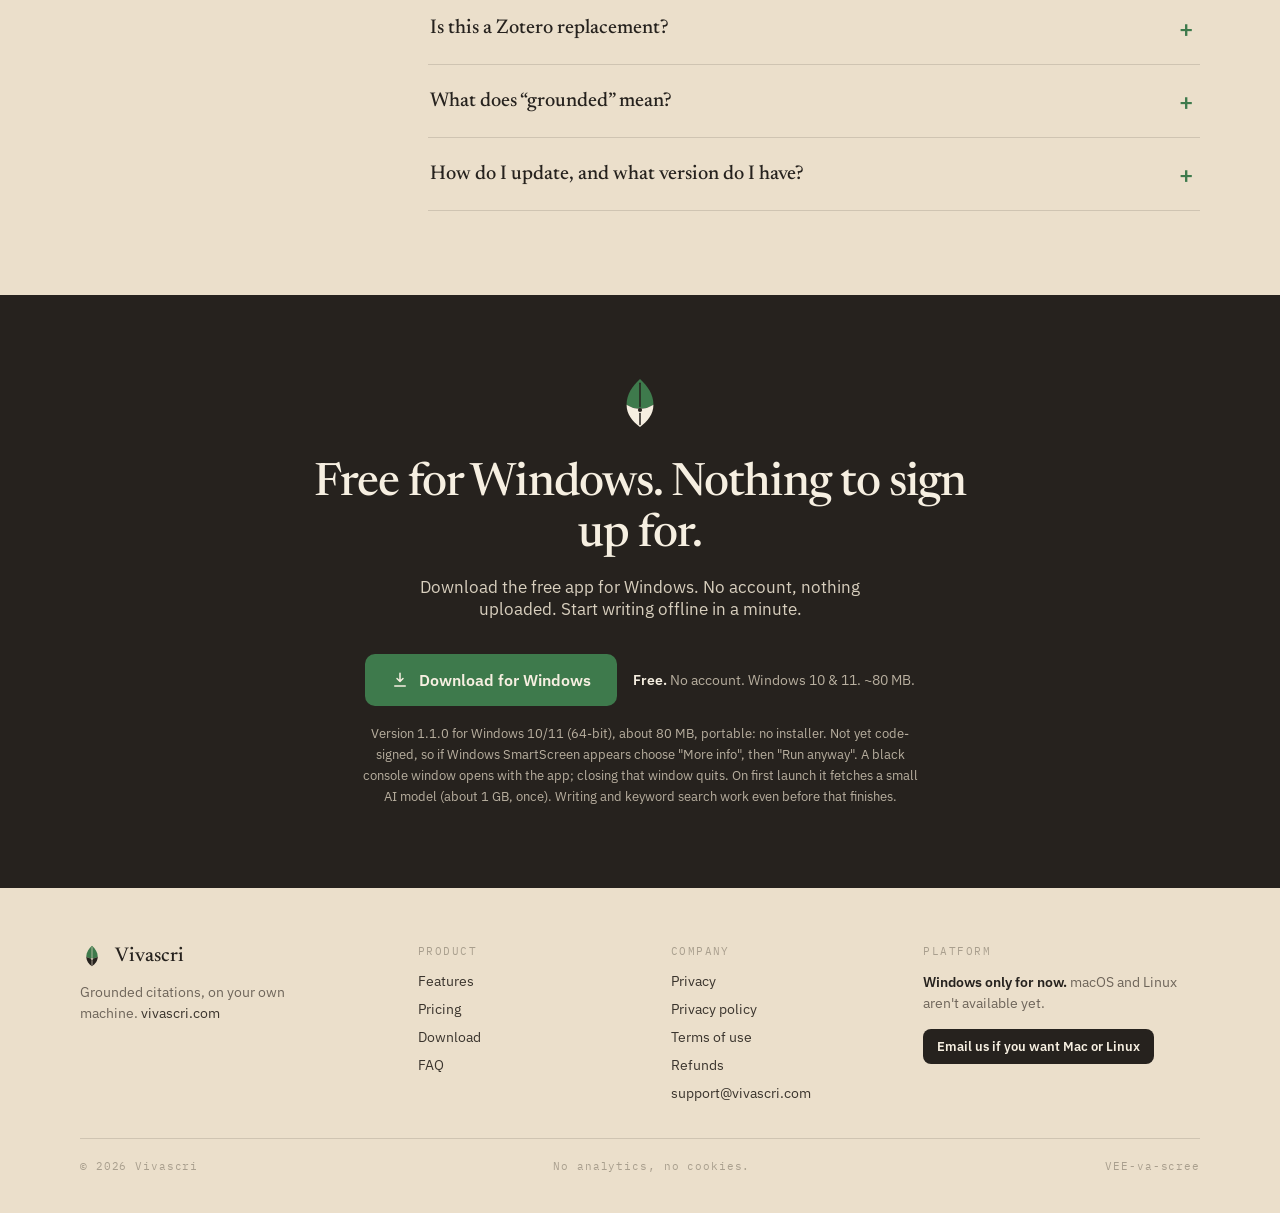
==== commit d2e80a12: "Pricing: Scholar is a one-time USD 59 purchase; students 40% off via school email; Pro priced when i" ====
--- a/index.html
+++ b/index.html
@@ -341,9 +341,9 @@
         <div style="display: flex; align-items: center; justify-content: space-between;">
           <h3 style="margin: 0px; font-family: Newsreader, serif; font-weight: 600; font-size: 24px;">Scholar</h3>
         </div>
-        <div style="display: flex; align-items: baseline; gap: 4px; margin: 16px 0px 4px;"><span style="font-family: Newsreader, serif; font-size: 44px; font-weight: 500;">$</span><span style="font-family: Newsreader, serif; font-size: 44px; font-weight: 500;">8</span><span style="font-size: 14px; color: var(--muted);">/mo</span></div>
-        <div style="font-size: 13px; color: var(--muted); margin-bottom: 8px;">per month, billed annually</div>
-        <div style="display: inline-block; font-family: &quot;IBM Plex Mono&quot;, monospace; font-size: 11px; color: var(--accent-deep,#2F5E3A); background: var(--accent-soft,#E3EDDD); border-radius: 5px; padding: 4px 8px; margin-bottom: 18px; align-self: flex-start;">$5/mo for students</div>
+        <div style="display: flex; align-items: baseline; gap: 4px; margin: 16px 0px 4px;"><span style="font-family: Newsreader, serif; font-size: 44px; font-weight: 500;">$</span><span style="font-family: Newsreader, serif; font-size: 44px; font-weight: 500;">59</span><span style="font-size: 14px; color: var(--muted);">USD</span></div>
+        <div style="font-size: 13px; color: var(--muted); margin-bottom: 8px;">one-time purchase, yours for good</div>
+        <div style="display: inline-block; font-family: &quot;IBM Plex Mono&quot;, monospace; font-size: 11px; color: var(--accent-deep,#2F5E3A); background: var(--accent-soft,#E3EDDD); border-radius: 5px; padding: 4px 8px; margin-bottom: 18px; align-self: flex-start;">Students: 40% off, email us from your school address</div>
         <div style="display: flex; flex-direction: column; gap: 9px; font-size: 13.5px; color: var(--ink-2); margin-bottom: 22px;">
           <span style="display: flex; gap: 9px;"><span style="color: var(--accent,#3E7A4C);">✓</span> Everything in Free, unlocked with a licence key</span>
           <span style="display: flex; gap: 9px;"><span style="color: var(--accent,#3E7A4C);">✓</span> Neural re-ranking for sharper, more relevant sources</span>
@@ -354,9 +354,9 @@
 
       <div style="background: var(--page); border: 1px solid var(--line); border-radius: 16px; padding: 28px; display: flex; flex-direction: column;">
         <h3 style="margin: 0px; font-family: Newsreader, serif; font-weight: 600; font-size: 24px;">Pro</h3>
-        <div style="display: flex; align-items: baseline; gap: 4px; margin: 16px 0px 4px;"><span style="font-family: Newsreader, serif; font-size: 44px; font-weight: 500;">$</span><span style="font-family: Newsreader, serif; font-size: 44px; font-weight: 500;">12</span><span style="font-size: 14px; color: var(--muted);">/mo</span></div>
-        <div style="font-size: 13px; color: var(--muted); margin-bottom: 8px;">per month, billed annually</div>
-        <div style="display: inline-block; font-family: &quot;IBM Plex Mono&quot;, monospace; font-size: 11px; color: var(--ink-2); background: rgba(38, 34, 30, 0.06); border-radius: 5px; padding: 4px 8px; margin-bottom: 18px; align-self: flex-start;">$14/seat for teams</div>
+        <div style="display: flex; align-items: baseline; gap: 4px; margin: 16px 0px 4px;"><span style="font-family: Newsreader, serif; font-size: 30px; font-weight: 500; line-height: 44px;">Priced when it ships</span></div>
+        <div style="font-size: 13px; color: var(--muted); margin-bottom: 8px;">one-time, above Scholar</div>
+        <div style="display: inline-block; font-family: &quot;IBM Plex Mono&quot;, monospace; font-size: 11px; color: var(--ink-2); background: rgba(38, 34, 30, 0.06); border-radius: 5px; padding: 4px 8px; margin-bottom: 18px; align-self: flex-start;">Team seats later</div>
         <div style="display: flex; flex-direction: column; gap: 9px; font-size: 13.5px; color: var(--ink-2); margin-bottom: 22px;">
           <span style="display: flex; gap: 9px;"><span style="color: var(--accent,#3E7A4C);">✓</span> Everything in Scholar</span>
           <span style="display: flex; gap: 9px;"><span style="color: var(--accent,#3E7A4C);">✓</span> GPU-class retrieval with a larger embedding model</span>
@@ -368,7 +368,7 @@
     <div style="display: flex; align-items: center; gap: 14px; margin-top: 18px; font-size: 13px; color: var(--muted); flex-wrap: wrap;">
       <span style="font-family: &quot;IBM Plex Mono&quot;, monospace; font-size: 11px; letter-spacing: 0.08em; text-transform: uppercase; color: var(--faint);">Indicative pricing · not final</span>
       <span style="width: 1px; height: 13px; background: var(--line-2);"></span>
-      <span>Paid tiers sharpen retrieval and are sold through Lemon Squeezy with a licence key that checks in online now and then. The free app is local and offline with no account.</span>
+      <span>Paid tiers are one-time purchases sold through Lemon Squeezy with a licence key that checks in online now and then. Students get 40% off: email <a href="mailto:support@vivascri.com?subject=Student%20discount" style="color: var(--accent-deep,#2F5E3A);">support@vivascri.com</a> from your school address. The free app is local and offline with no account.</span>
       
     </div>
   </section>
@@ -561,7 +561,7 @@
     if (toggle) {
       toggle.style.display = "none";
       var note = document.createElement("div");
-      note.textContent = "Prices are billed annually (about 20% off monthly). Indicative, not final.";
+      note.textContent = "One-time purchases in USD. Indicative until the store opens.";
       note.style.cssText = "font-family:'IBM Plex Mono',monospace;font-size:11.5px;letter-spacing:.04em;color:var(--muted);margin-top:6px;";
       toggle.parentNode.insertBefore(note, toggle.nextSibling);
     }
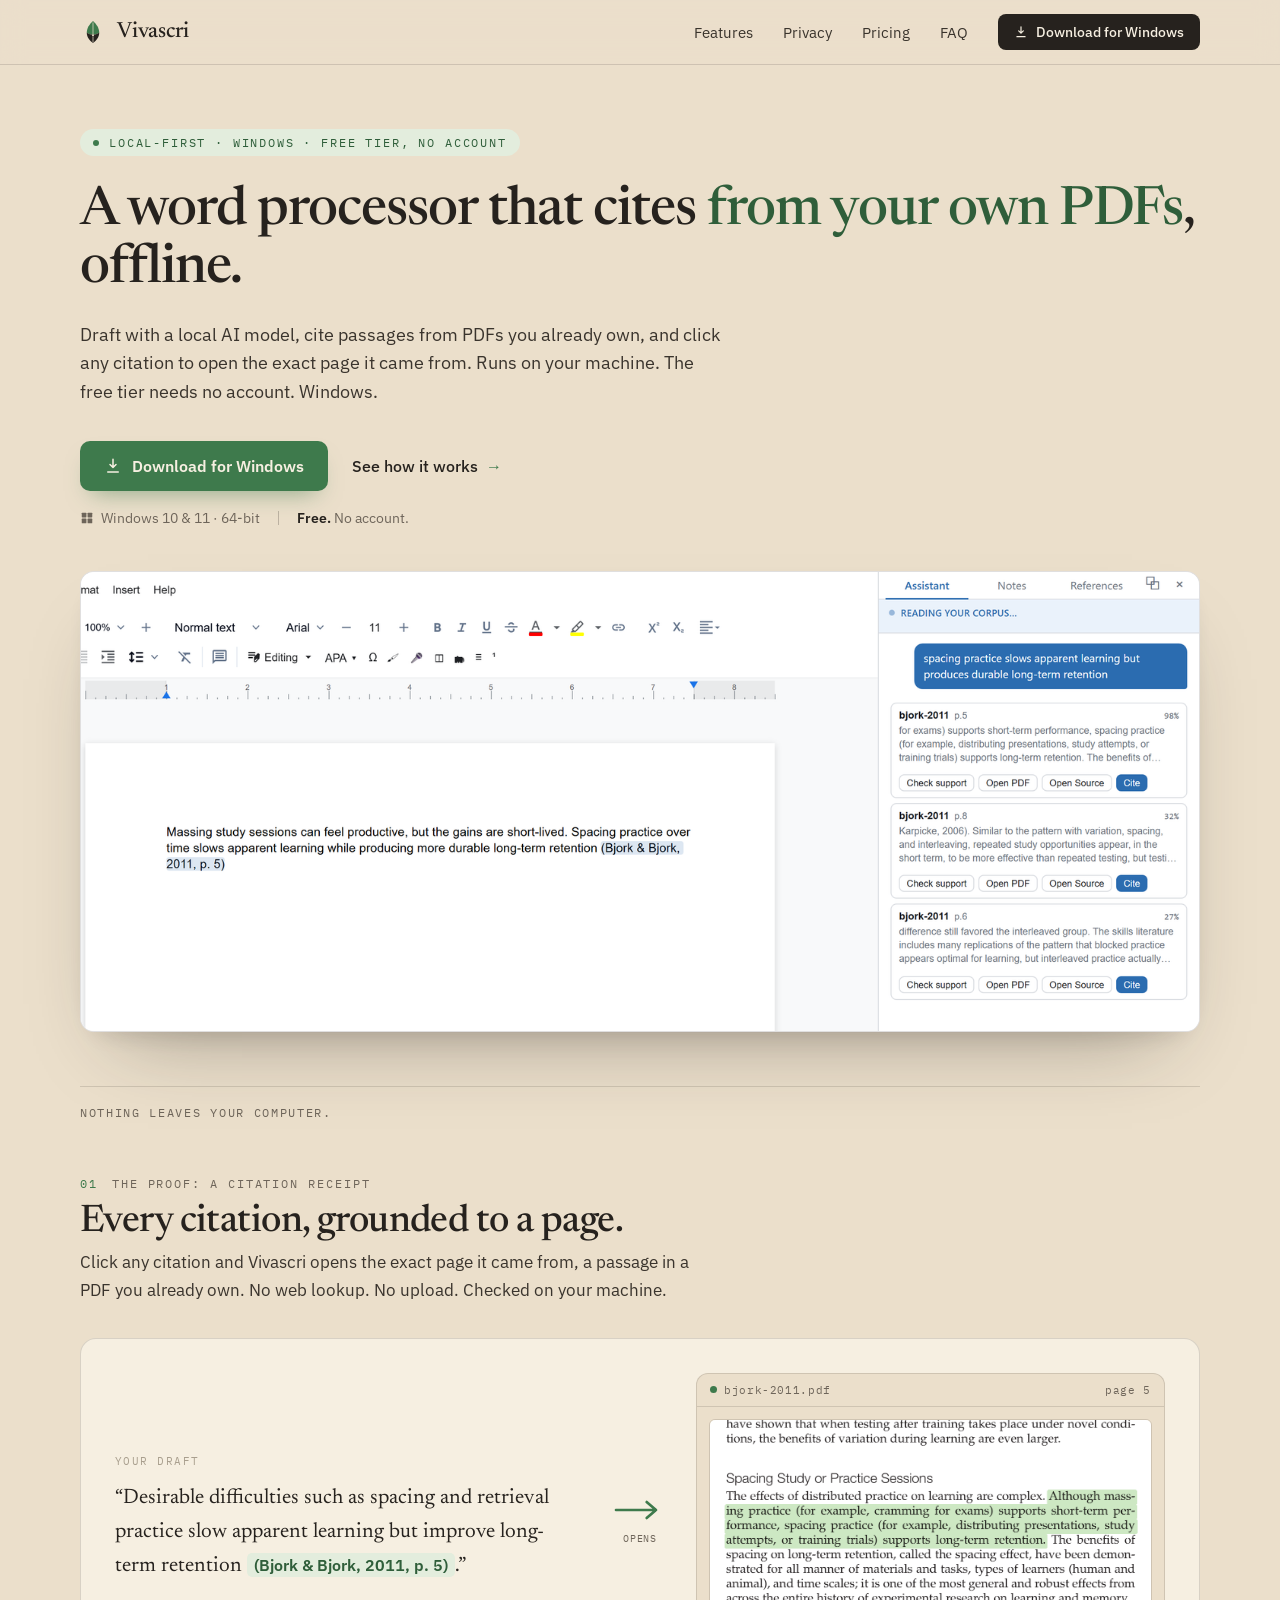
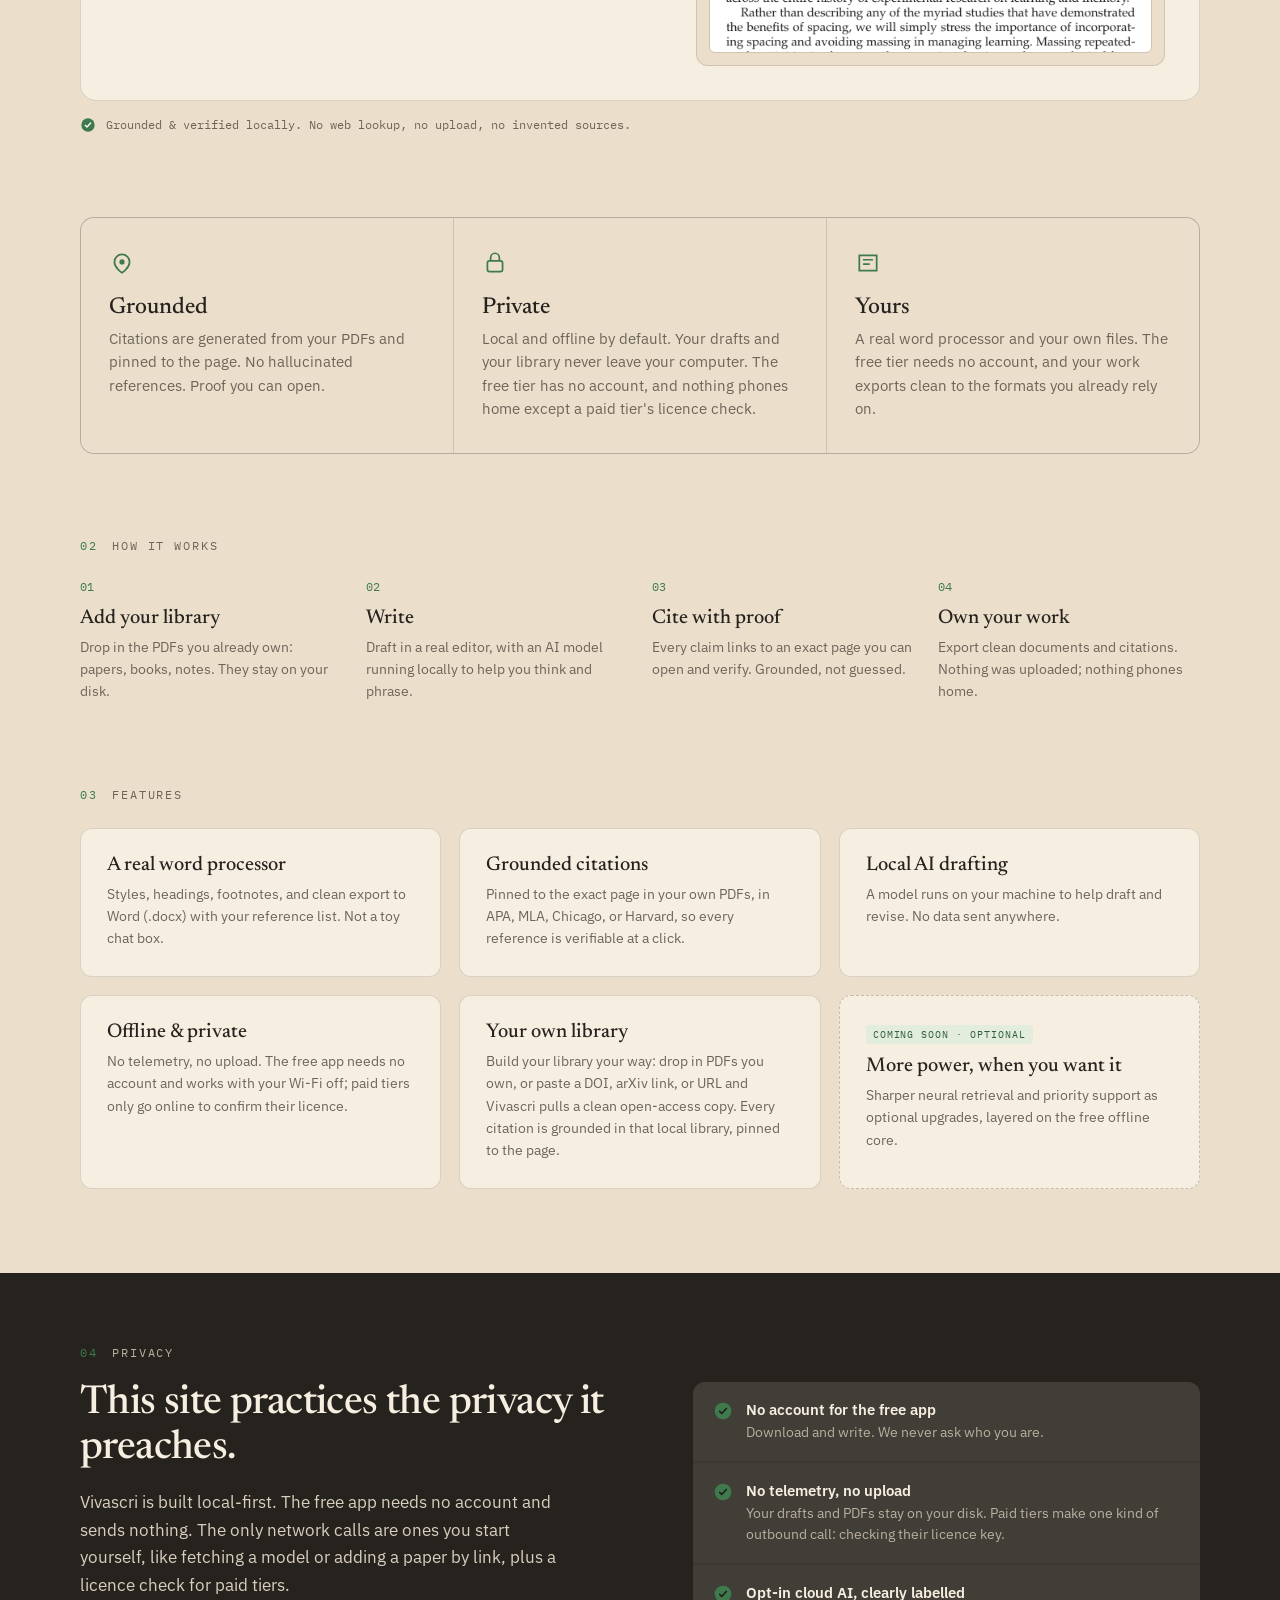
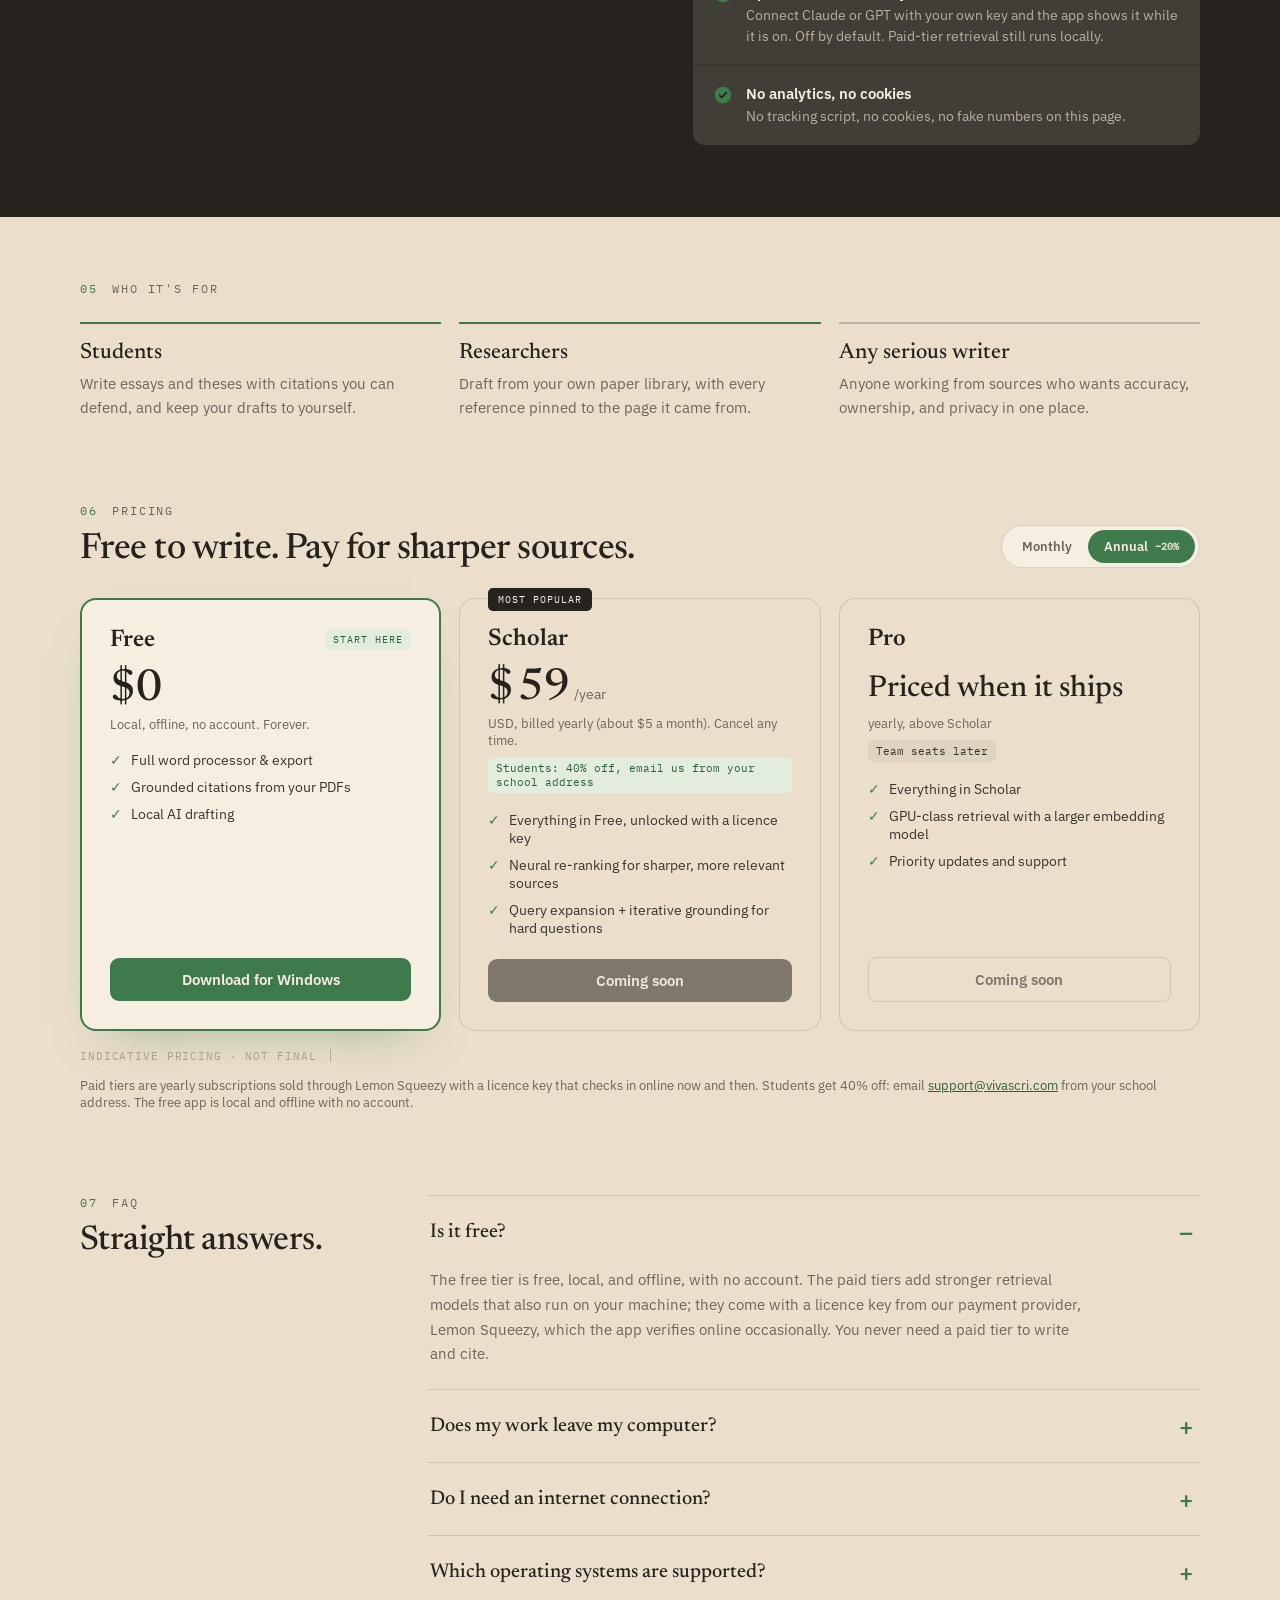
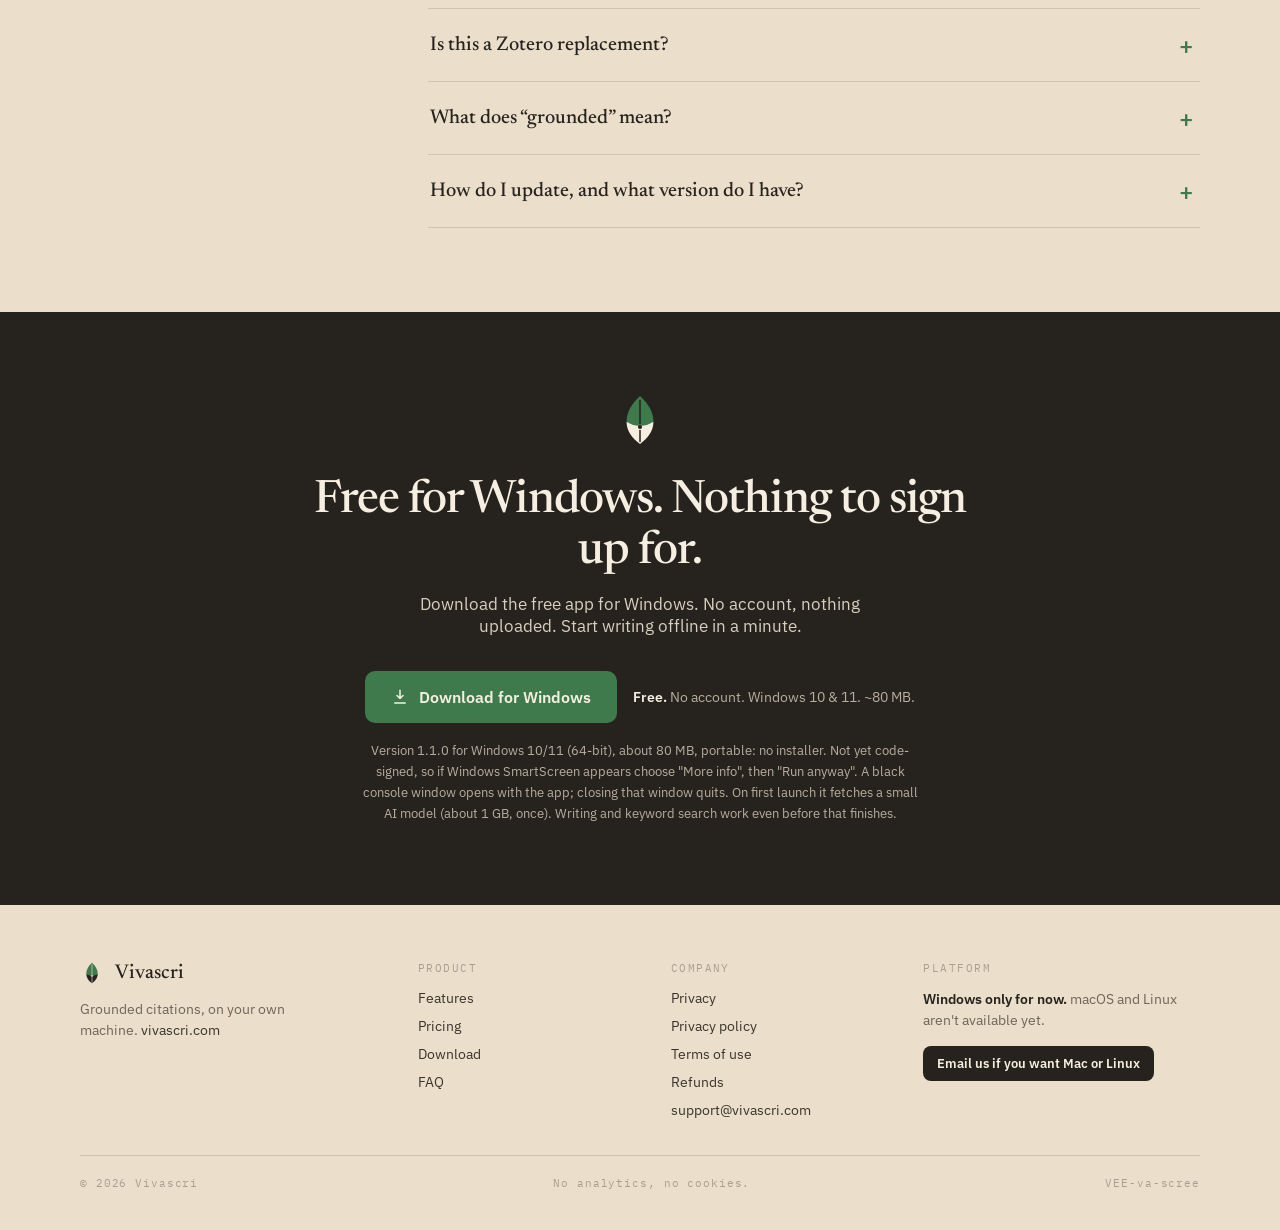
==== commit 66f752b8: "Pricing: Scholar is a USD 59/year subscription (about $5 a month); terms and refunds say so Co-Autho" ====
--- a/index.html
+++ b/index.html
@@ -341,8 +341,8 @@
         <div style="display: flex; align-items: center; justify-content: space-between;">
           <h3 style="margin: 0px; font-family: Newsreader, serif; font-weight: 600; font-size: 24px;">Scholar</h3>
         </div>
-        <div style="display: flex; align-items: baseline; gap: 4px; margin: 16px 0px 4px;"><span style="font-family: Newsreader, serif; font-size: 44px; font-weight: 500;">$</span><span style="font-family: Newsreader, serif; font-size: 44px; font-weight: 500;">59</span><span style="font-size: 14px; color: var(--muted);">USD</span></div>
-        <div style="font-size: 13px; color: var(--muted); margin-bottom: 8px;">one-time purchase, yours for good</div>
+        <div style="display: flex; align-items: baseline; gap: 4px; margin: 16px 0px 4px;"><span style="font-family: Newsreader, serif; font-size: 44px; font-weight: 500;">$</span><span style="font-family: Newsreader, serif; font-size: 44px; font-weight: 500;">59</span><span style="font-size: 14px; color: var(--muted);">/year</span></div>
+        <div style="font-size: 13px; color: var(--muted); margin-bottom: 8px;">USD, billed yearly (about $5 a month). Cancel any time.</div>
         <div style="display: inline-block; font-family: &quot;IBM Plex Mono&quot;, monospace; font-size: 11px; color: var(--accent-deep,#2F5E3A); background: var(--accent-soft,#E3EDDD); border-radius: 5px; padding: 4px 8px; margin-bottom: 18px; align-self: flex-start;">Students: 40% off, email us from your school address</div>
         <div style="display: flex; flex-direction: column; gap: 9px; font-size: 13.5px; color: var(--ink-2); margin-bottom: 22px;">
           <span style="display: flex; gap: 9px;"><span style="color: var(--accent,#3E7A4C);">✓</span> Everything in Free, unlocked with a licence key</span>
@@ -355,7 +355,7 @@
       <div style="background: var(--page); border: 1px solid var(--line); border-radius: 16px; padding: 28px; display: flex; flex-direction: column;">
         <h3 style="margin: 0px; font-family: Newsreader, serif; font-weight: 600; font-size: 24px;">Pro</h3>
         <div style="display: flex; align-items: baseline; gap: 4px; margin: 16px 0px 4px;"><span style="font-family: Newsreader, serif; font-size: 30px; font-weight: 500; line-height: 44px;">Priced when it ships</span></div>
-        <div style="font-size: 13px; color: var(--muted); margin-bottom: 8px;">one-time, above Scholar</div>
+        <div style="font-size: 13px; color: var(--muted); margin-bottom: 8px;">yearly, above Scholar</div>
         <div style="display: inline-block; font-family: &quot;IBM Plex Mono&quot;, monospace; font-size: 11px; color: var(--ink-2); background: rgba(38, 34, 30, 0.06); border-radius: 5px; padding: 4px 8px; margin-bottom: 18px; align-self: flex-start;">Team seats later</div>
         <div style="display: flex; flex-direction: column; gap: 9px; font-size: 13.5px; color: var(--ink-2); margin-bottom: 22px;">
           <span style="display: flex; gap: 9px;"><span style="color: var(--accent,#3E7A4C);">✓</span> Everything in Scholar</span>
@@ -368,7 +368,7 @@
     <div style="display: flex; align-items: center; gap: 14px; margin-top: 18px; font-size: 13px; color: var(--muted); flex-wrap: wrap;">
       <span style="font-family: &quot;IBM Plex Mono&quot;, monospace; font-size: 11px; letter-spacing: 0.08em; text-transform: uppercase; color: var(--faint);">Indicative pricing · not final</span>
       <span style="width: 1px; height: 13px; background: var(--line-2);"></span>
-      <span>Paid tiers are one-time purchases sold through Lemon Squeezy with a licence key that checks in online now and then. Students get 40% off: email <a href="mailto:support@vivascri.com?subject=Student%20discount" style="color: var(--accent-deep,#2F5E3A);">support@vivascri.com</a> from your school address. The free app is local and offline with no account.</span>
+      <span>Paid tiers are yearly subscriptions sold through Lemon Squeezy with a licence key that checks in online now and then. Students get 40% off: email <a href="mailto:support@vivascri.com?subject=Student%20discount" style="color: var(--accent-deep,#2F5E3A);">support@vivascri.com</a> from your school address. The free app is local and offline with no account.</span>
       
     </div>
   </section>
@@ -561,7 +561,7 @@
     if (toggle) {
       toggle.style.display = "none";
       var note = document.createElement("div");
-      note.textContent = "One-time purchases in USD. Indicative until the store opens.";
+      note.textContent = "Yearly subscriptions in USD. Indicative until the store opens.";
       note.style.cssText = "font-family:'IBM Plex Mono',monospace;font-size:11.5px;letter-spacing:.04em;color:var(--muted);margin-top:6px;";
       toggle.parentNode.insertBefore(note, toggle.nextSibling);
     }
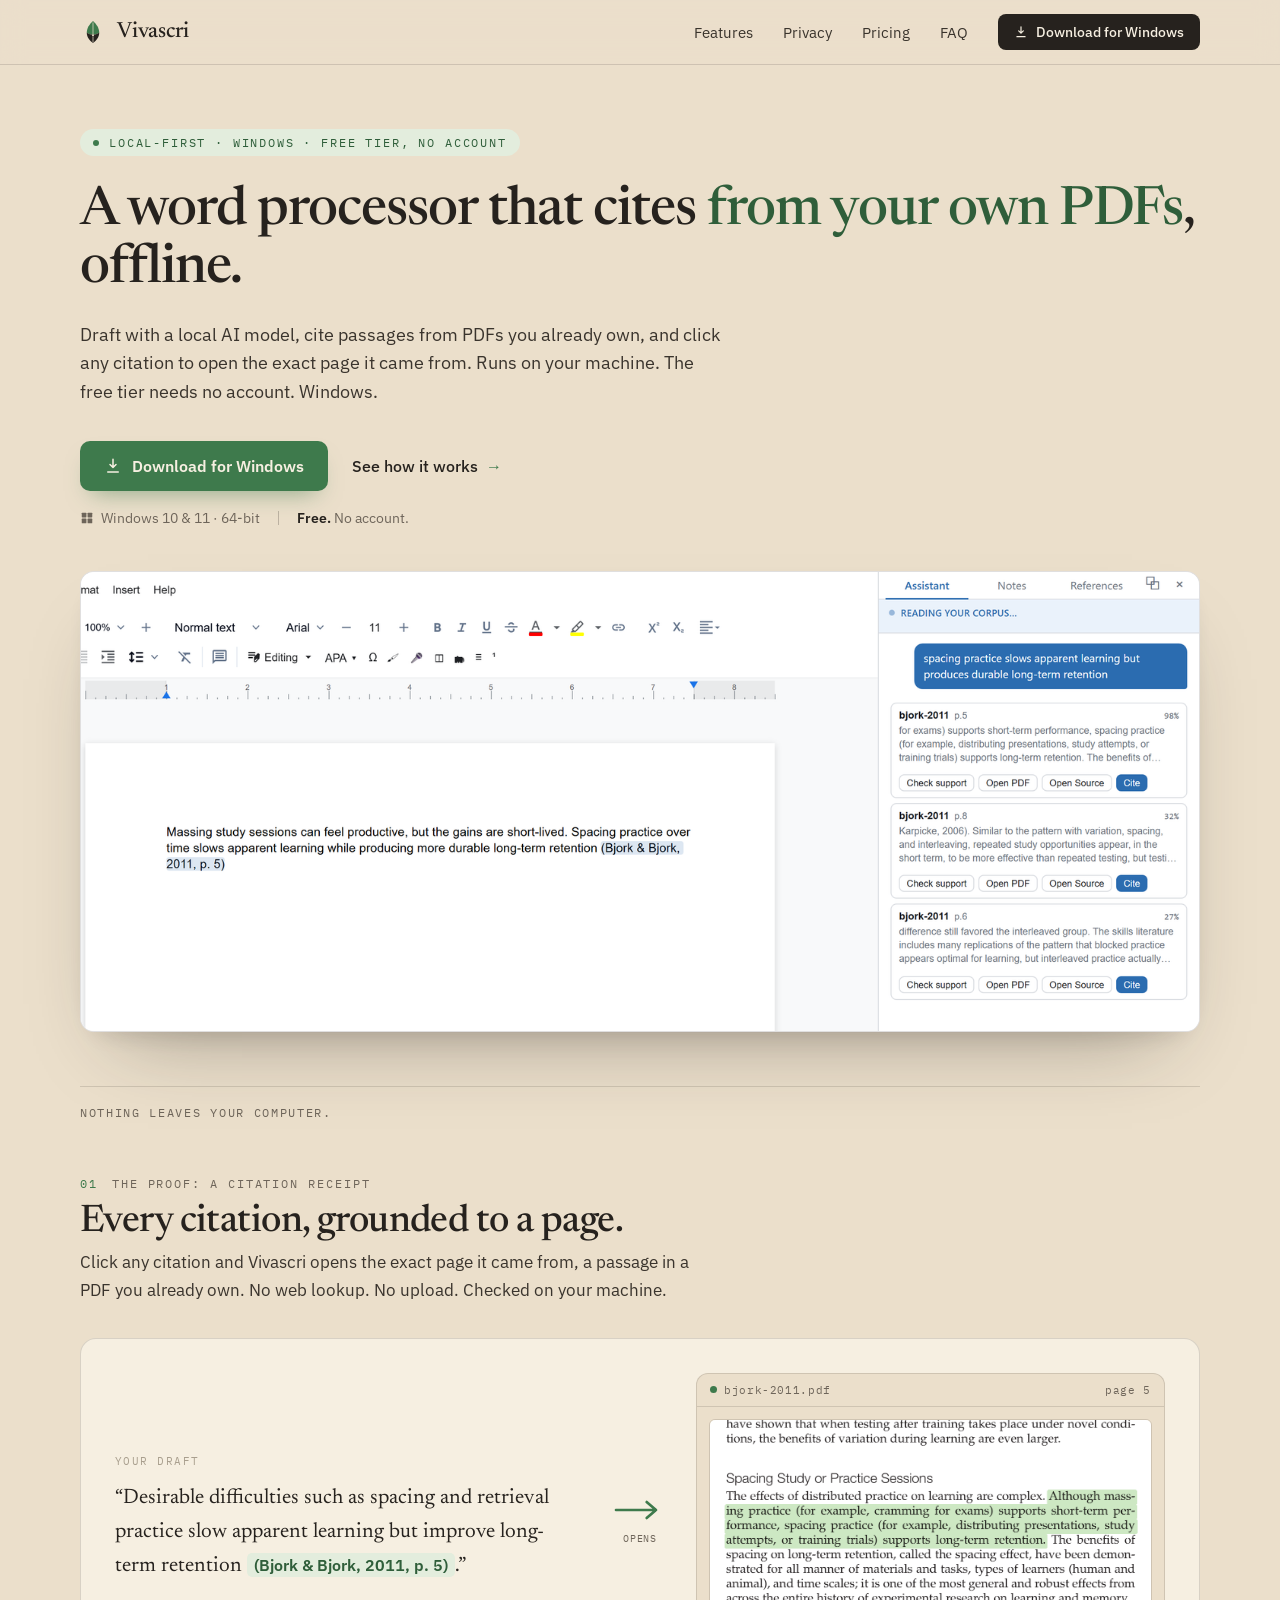
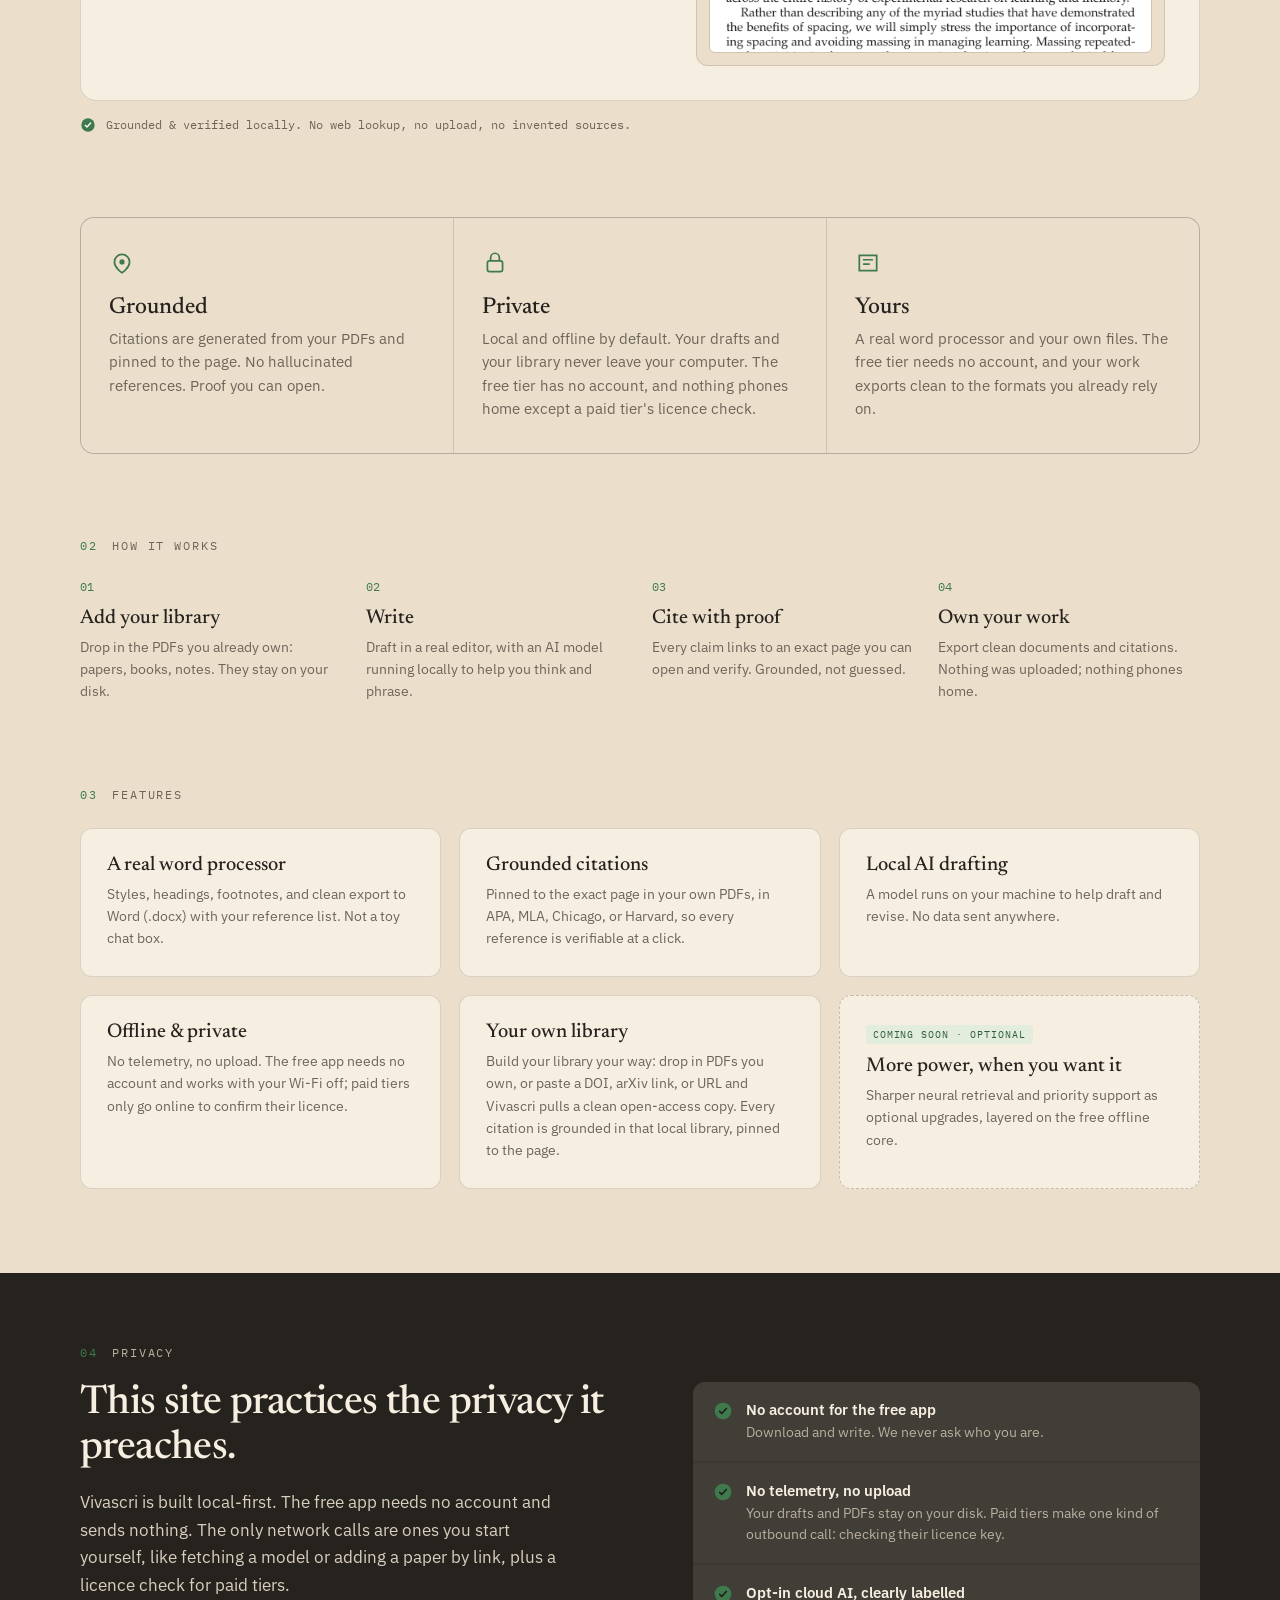
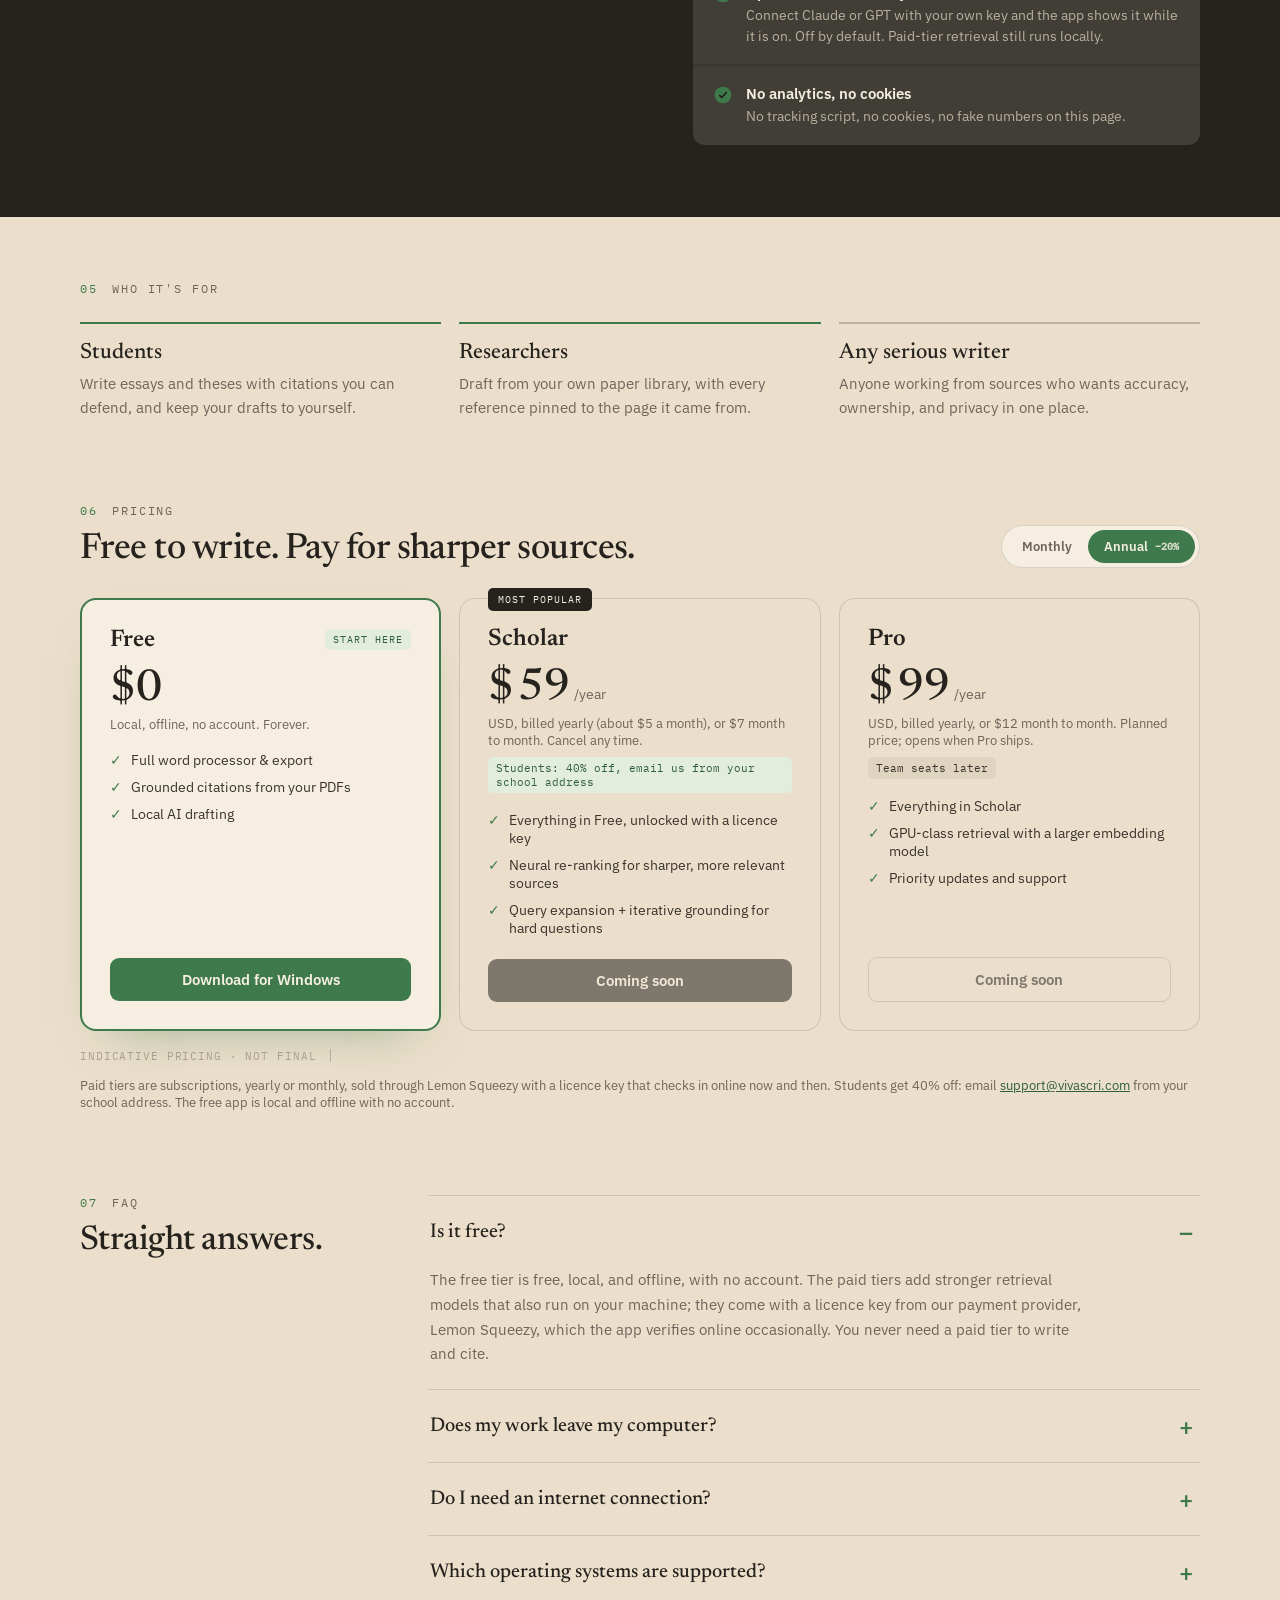
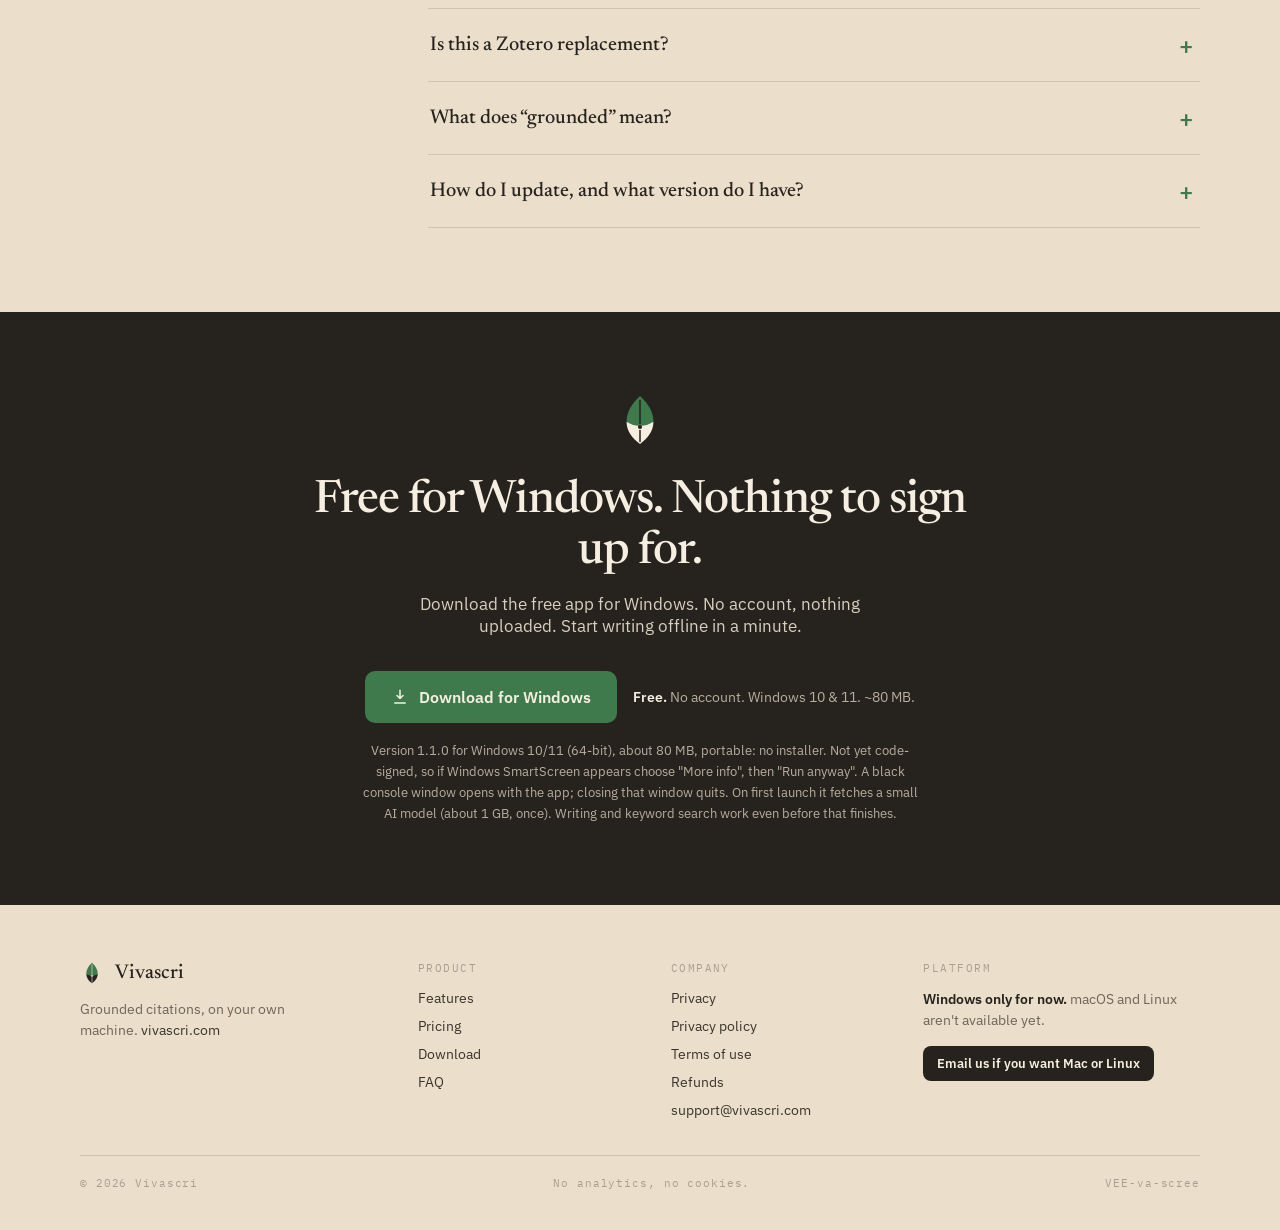
==== commit f6ecbe7d: "Pricing: yearly or monthly subscriptions (Scholar 59/yr or 7/mo; Pro 99/yr or 12/mo, planned) Co-Aut" ====
--- a/index.html
+++ b/index.html
@@ -342,7 +342,7 @@
           <h3 style="margin: 0px; font-family: Newsreader, serif; font-weight: 600; font-size: 24px;">Scholar</h3>
         </div>
         <div style="display: flex; align-items: baseline; gap: 4px; margin: 16px 0px 4px;"><span style="font-family: Newsreader, serif; font-size: 44px; font-weight: 500;">$</span><span style="font-family: Newsreader, serif; font-size: 44px; font-weight: 500;">59</span><span style="font-size: 14px; color: var(--muted);">/year</span></div>
-        <div style="font-size: 13px; color: var(--muted); margin-bottom: 8px;">USD, billed yearly (about $5 a month). Cancel any time.</div>
+        <div style="font-size: 13px; color: var(--muted); margin-bottom: 8px;">USD, billed yearly (about $5 a month), or $7 month to month. Cancel any time.</div>
         <div style="display: inline-block; font-family: &quot;IBM Plex Mono&quot;, monospace; font-size: 11px; color: var(--accent-deep,#2F5E3A); background: var(--accent-soft,#E3EDDD); border-radius: 5px; padding: 4px 8px; margin-bottom: 18px; align-self: flex-start;">Students: 40% off, email us from your school address</div>
         <div style="display: flex; flex-direction: column; gap: 9px; font-size: 13.5px; color: var(--ink-2); margin-bottom: 22px;">
           <span style="display: flex; gap: 9px;"><span style="color: var(--accent,#3E7A4C);">✓</span> Everything in Free, unlocked with a licence key</span>
@@ -354,8 +354,8 @@
 
       <div style="background: var(--page); border: 1px solid var(--line); border-radius: 16px; padding: 28px; display: flex; flex-direction: column;">
         <h3 style="margin: 0px; font-family: Newsreader, serif; font-weight: 600; font-size: 24px;">Pro</h3>
-        <div style="display: flex; align-items: baseline; gap: 4px; margin: 16px 0px 4px;"><span style="font-family: Newsreader, serif; font-size: 30px; font-weight: 500; line-height: 44px;">Priced when it ships</span></div>
-        <div style="font-size: 13px; color: var(--muted); margin-bottom: 8px;">yearly, above Scholar</div>
+        <div style="display: flex; align-items: baseline; gap: 4px; margin: 16px 0px 4px;"><span style="font-family: Newsreader, serif; font-size: 44px; font-weight: 500;">$</span><span style="font-family: Newsreader, serif; font-size: 44px; font-weight: 500;">99</span><span style="font-size: 14px; color: var(--muted);">/year</span></div>
+        <div style="font-size: 13px; color: var(--muted); margin-bottom: 8px;">USD, billed yearly, or $12 month to month. Planned price; opens when Pro ships.</div>
         <div style="display: inline-block; font-family: &quot;IBM Plex Mono&quot;, monospace; font-size: 11px; color: var(--ink-2); background: rgba(38, 34, 30, 0.06); border-radius: 5px; padding: 4px 8px; margin-bottom: 18px; align-self: flex-start;">Team seats later</div>
         <div style="display: flex; flex-direction: column; gap: 9px; font-size: 13.5px; color: var(--ink-2); margin-bottom: 22px;">
           <span style="display: flex; gap: 9px;"><span style="color: var(--accent,#3E7A4C);">✓</span> Everything in Scholar</span>
@@ -368,7 +368,7 @@
     <div style="display: flex; align-items: center; gap: 14px; margin-top: 18px; font-size: 13px; color: var(--muted); flex-wrap: wrap;">
       <span style="font-family: &quot;IBM Plex Mono&quot;, monospace; font-size: 11px; letter-spacing: 0.08em; text-transform: uppercase; color: var(--faint);">Indicative pricing · not final</span>
       <span style="width: 1px; height: 13px; background: var(--line-2);"></span>
-      <span>Paid tiers are yearly subscriptions sold through Lemon Squeezy with a licence key that checks in online now and then. Students get 40% off: email <a href="mailto:support@vivascri.com?subject=Student%20discount" style="color: var(--accent-deep,#2F5E3A);">support@vivascri.com</a> from your school address. The free app is local and offline with no account.</span>
+      <span>Paid tiers are subscriptions, yearly or monthly, sold through Lemon Squeezy with a licence key that checks in online now and then. Students get 40% off: email <a href="mailto:support@vivascri.com?subject=Student%20discount" style="color: var(--accent-deep,#2F5E3A);">support@vivascri.com</a> from your school address. The free app is local and offline with no account.</span>
       
     </div>
   </section>
@@ -561,7 +561,7 @@
     if (toggle) {
       toggle.style.display = "none";
       var note = document.createElement("div");
-      note.textContent = "Yearly subscriptions in USD. Indicative until the store opens.";
+      note.textContent = "Subscriptions in USD, yearly or monthly. Indicative until the store opens.";
       note.style.cssText = "font-family:'IBM Plex Mono',monospace;font-size:11.5px;letter-spacing:.04em;color:var(--muted);margin-top:6px;";
       toggle.parentNode.insertBefore(note, toggle.nextSibling);
     }
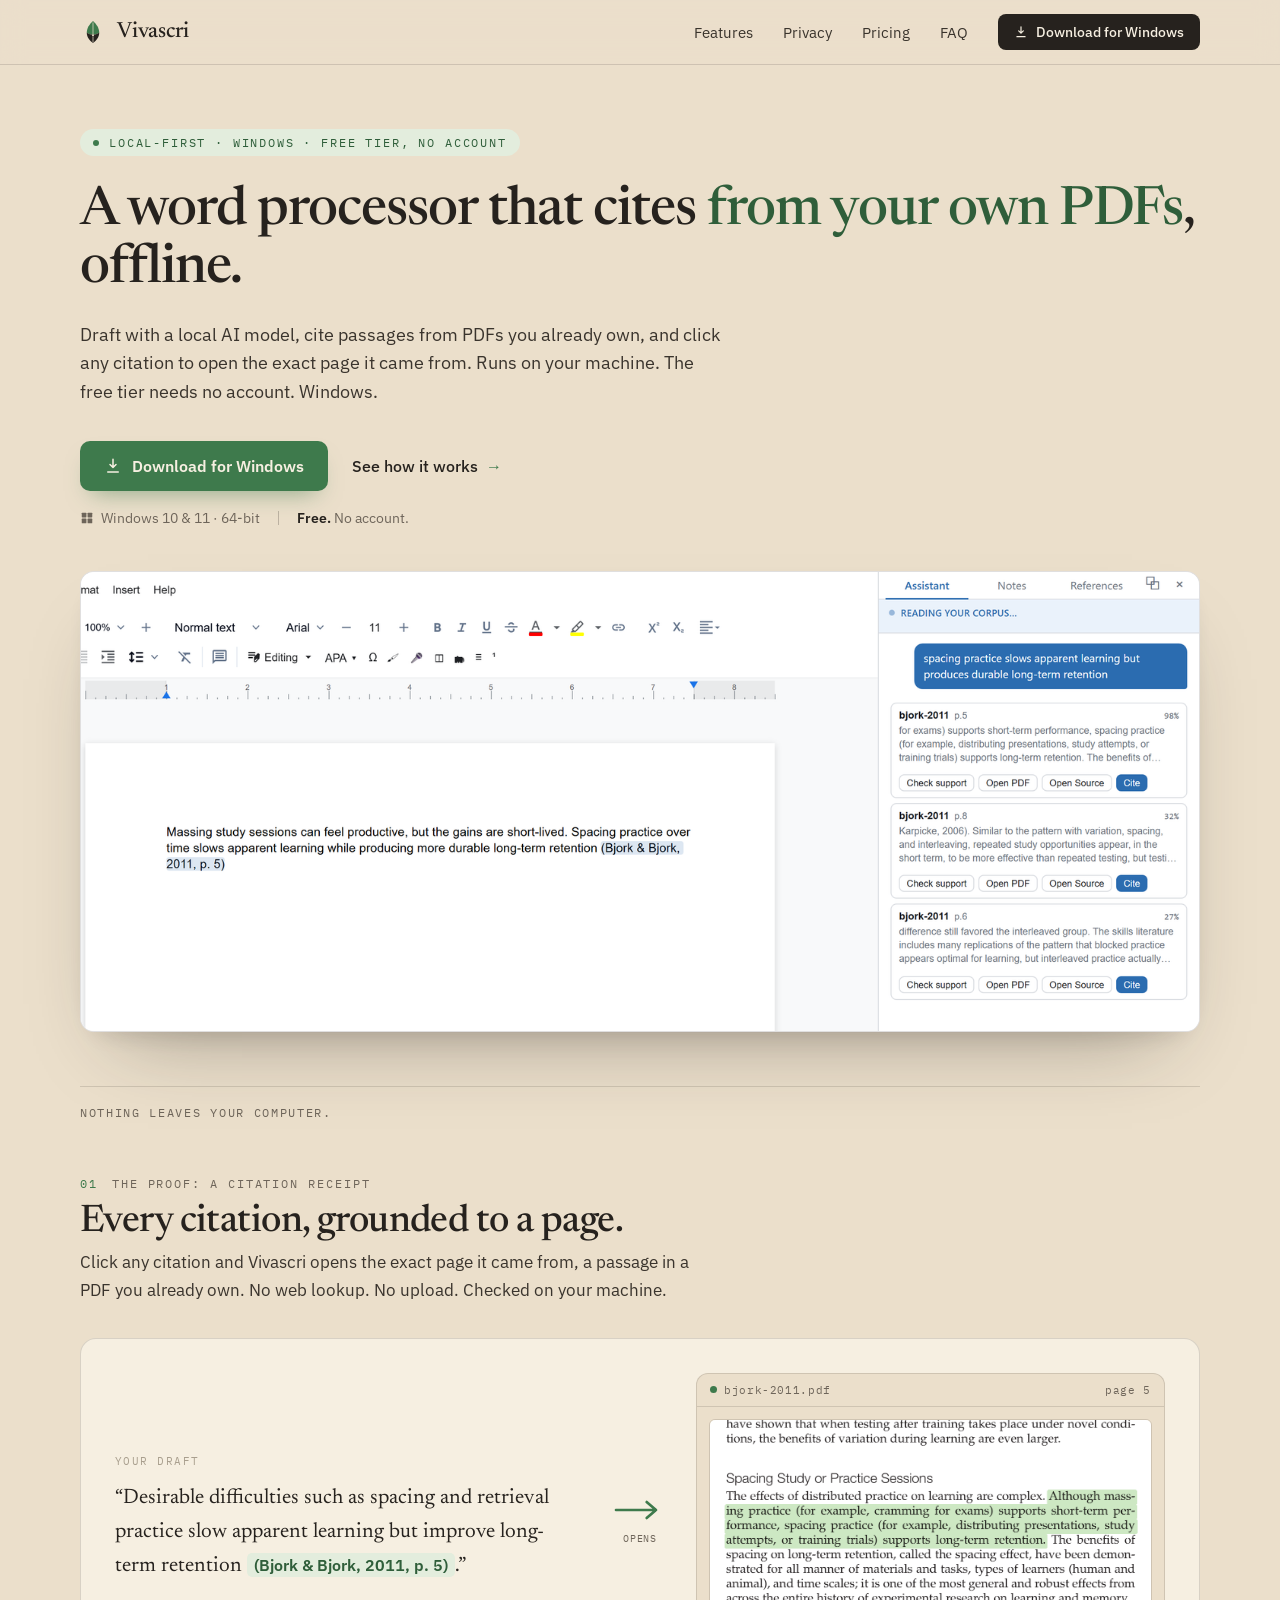
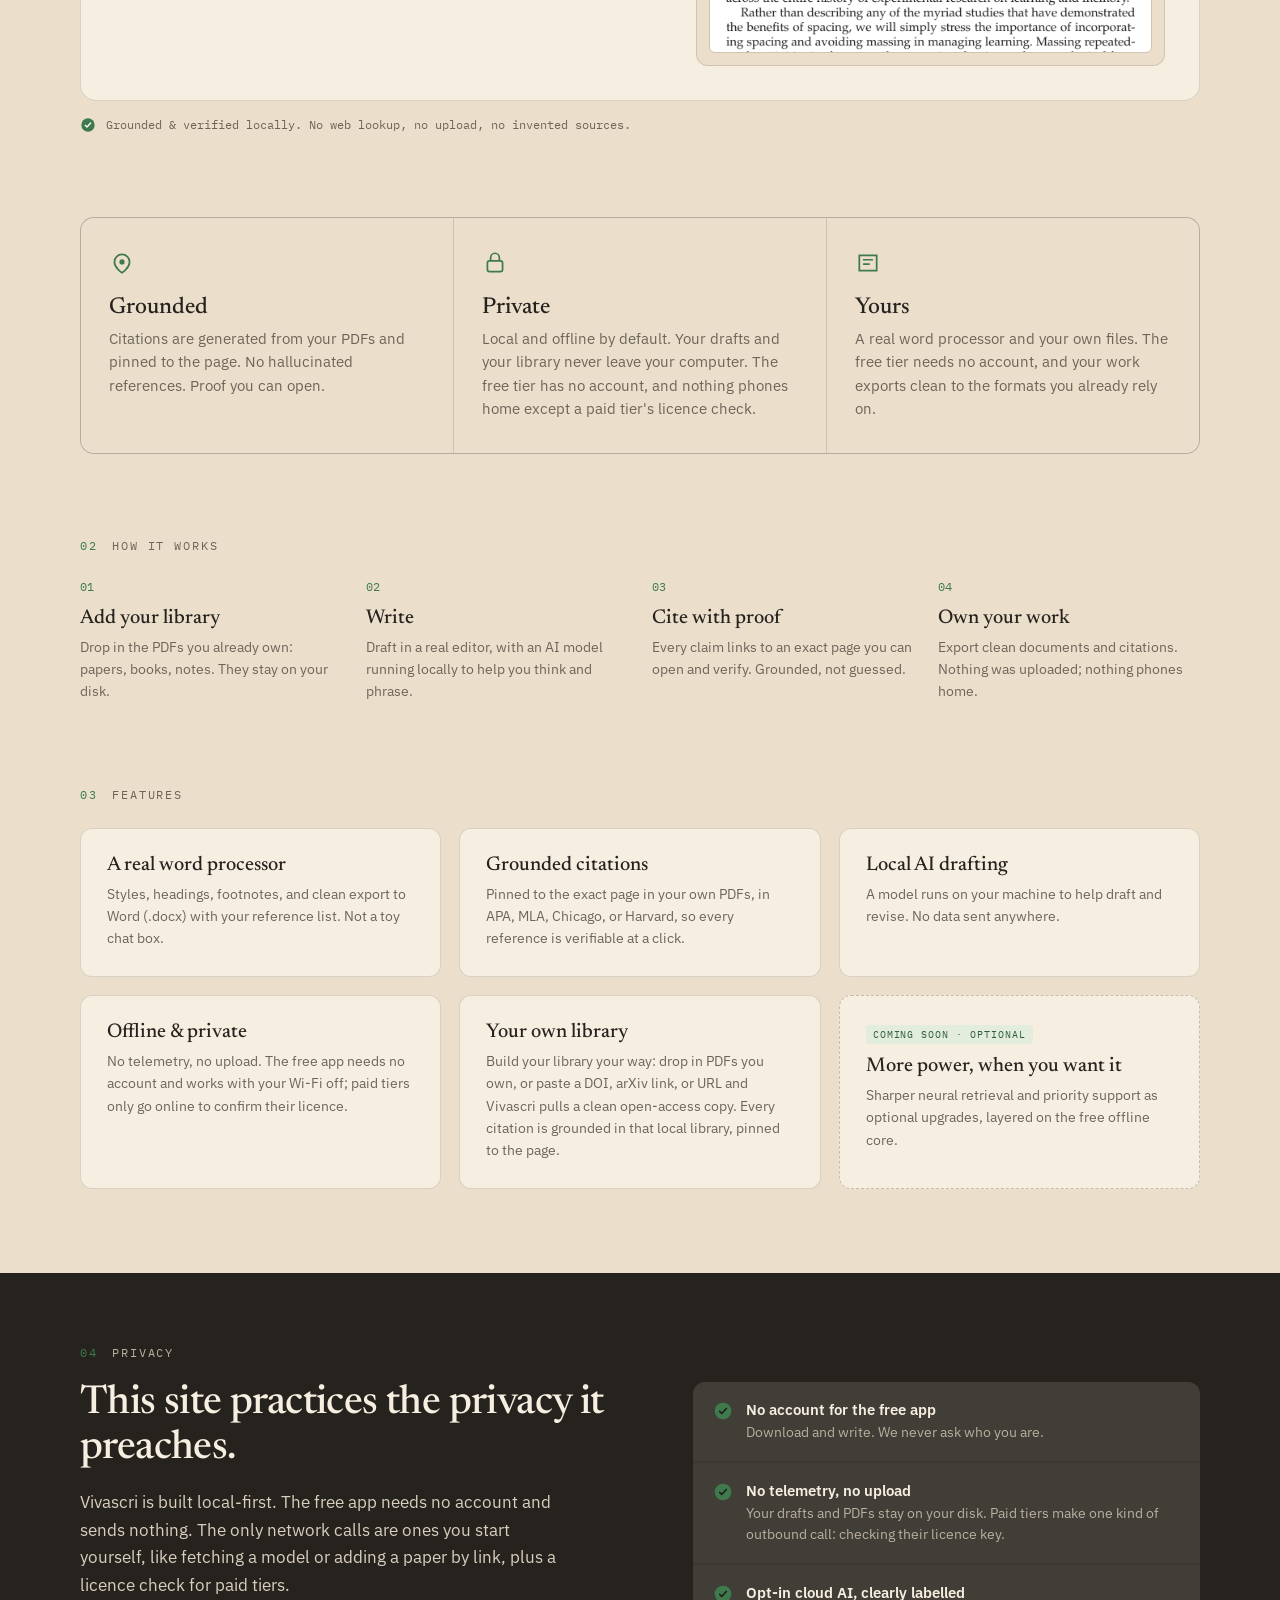
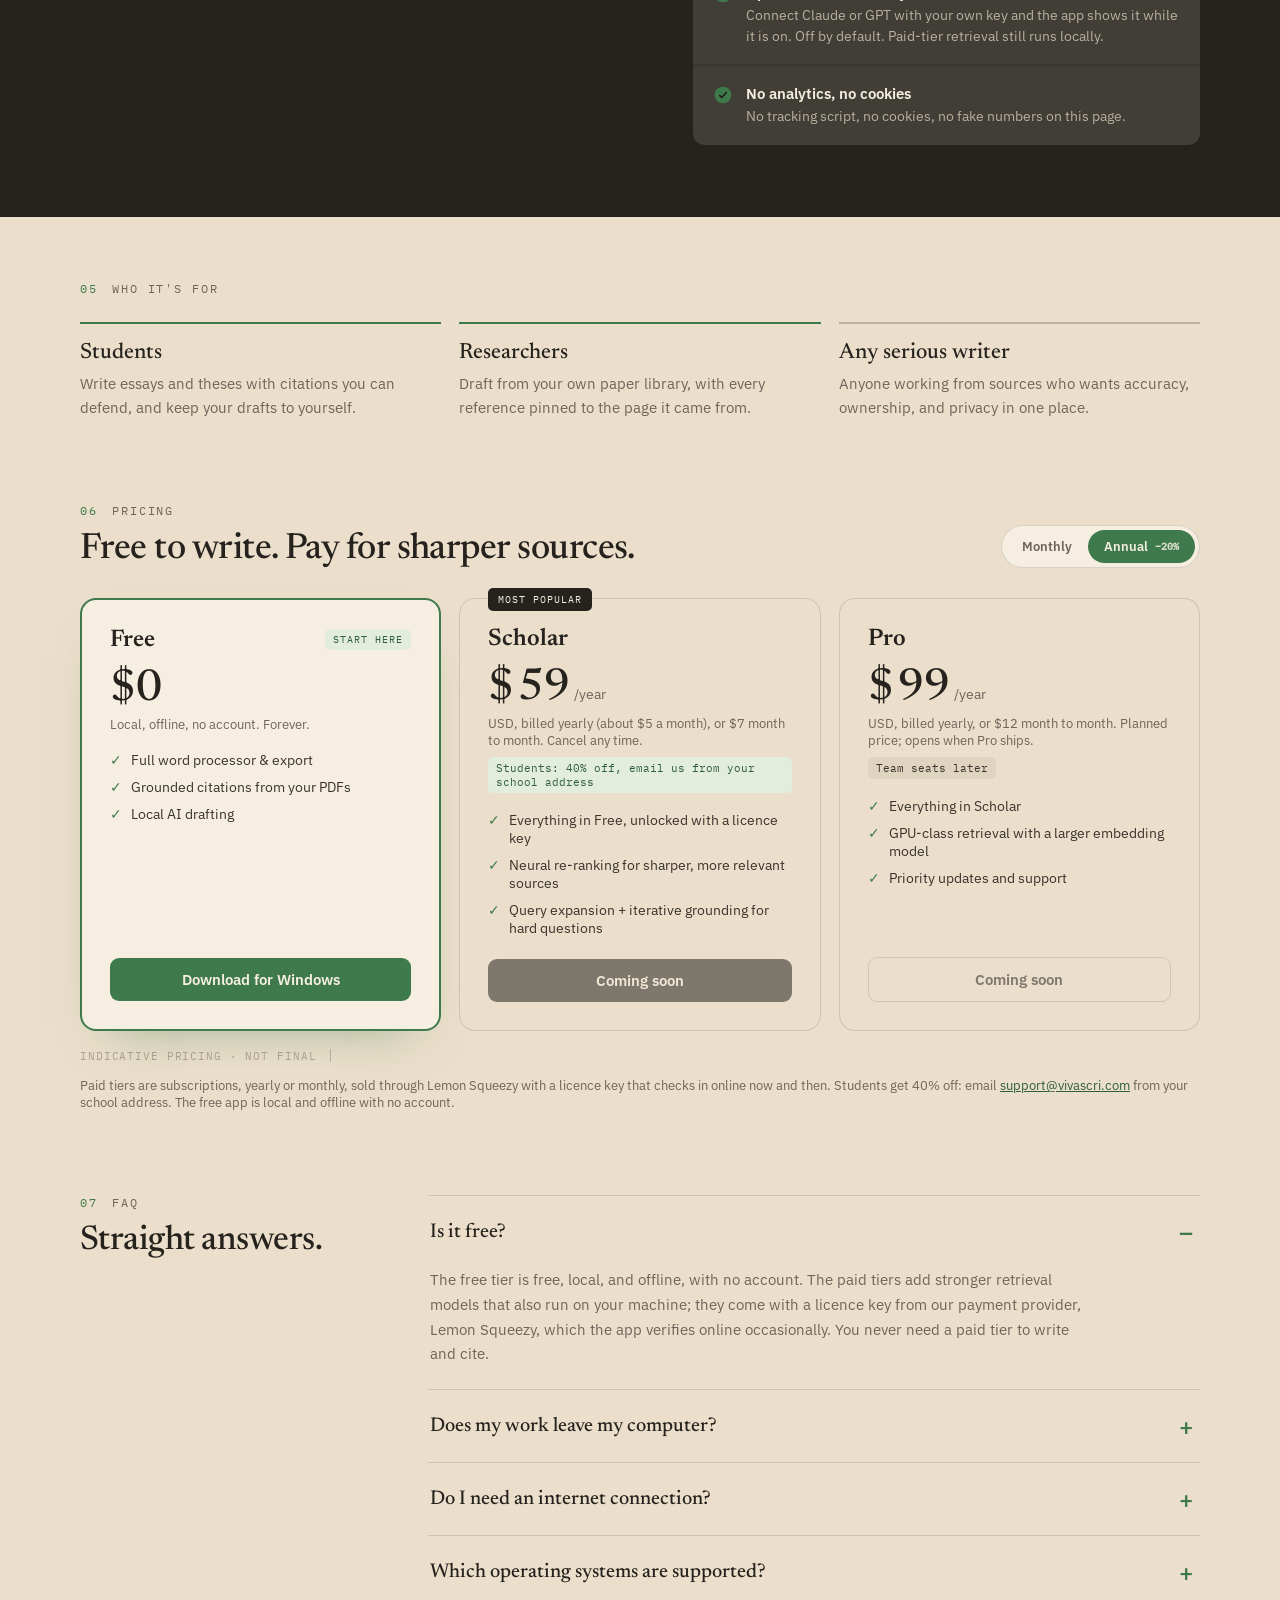
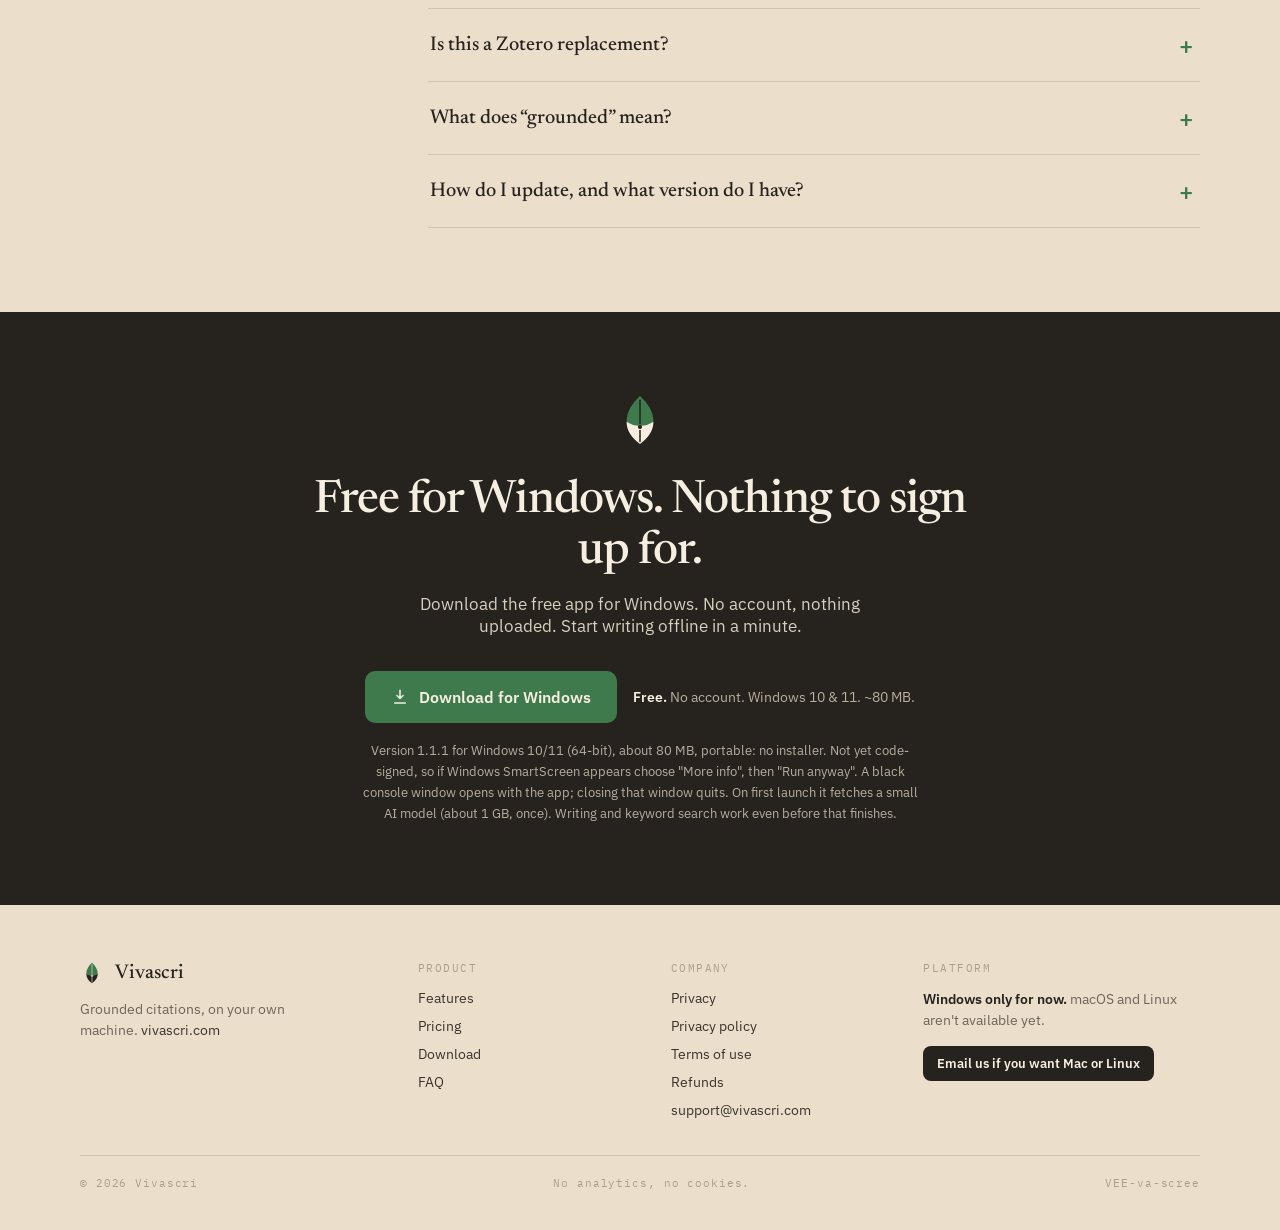
==== commit f55aa4e7: "Download 1.1.1 (page-origin fix, Voice) Co-Authored-By: Claude Fable 5.1 <noreply@anthropic.com>" ====
--- a/index.html
+++ b/index.html
@@ -99,7 +99,7 @@
         <a href="#privacy" style="text-decoration: none; color: var(--ink-2); font-size: 14.5px;">Privacy</a>
         <a href="#pricing" style="text-decoration: none; color: var(--ink-2); font-size: 14.5px;">Pricing</a>
         <a href="#faq" style="text-decoration: none; color: var(--ink-2); font-size: 14.5px;">FAQ</a>
-        <a href="https://github.com/karamilabs/vivascri-releases/releases/download/v1.1.0/Vivascri-Lite-1.1.0.exe" class="scp0" style="display: inline-flex; align-items: center; gap: 8px; white-space: nowrap; flex: 0 0 auto; background: var(--ink); color: var(--cream); text-decoration: none; font-size: 14px; font-weight: 500; padding: 9px 16px; border-radius: 8px;">
+        <a href="https://github.com/karamilabs/vivascri-releases/releases/download/v1.1.1/Vivascri-Lite-1.1.1.exe" class="scp0" style="display: inline-flex; align-items: center; gap: 8px; white-space: nowrap; flex: 0 0 auto; background: var(--ink); color: var(--cream); text-decoration: none; font-size: 14px; font-weight: 500; padding: 9px 16px; border-radius: 8px;">
           <svg viewBox="0 0 24 24" style="width: 14px; height: 14px;"><path d="M12 3v11m0 0l-4-4m4 4l4-4M5 20h14" style="fill: none; stroke: currentcolor; stroke-width: 2; stroke-linecap: round; stroke-linejoin: round;"></path></svg>
           <span>Download for Windows</span>
         </a>
@@ -116,7 +116,7 @@
       <h1 style="margin: 0px; font-family: Newsreader, serif; font-weight: 500; font-size: 54px; line-height: 1.08; letter-spacing: -0.02em;">A word processor that cites <span style="color: var(--accent-deep,#2F5E3A);">from your own PDFs</span>, offline.</h1>
       <p style="margin: 22px 0px 0px; font-size: 18px; line-height: 1.6; color: var(--ink-2); max-width: 640px;">Draft with a local AI model, cite passages from PDFs you already own, and click any citation to open the exact page it came from. Runs on your machine. The free tier needs no account. Windows.</p>
       <div style="display: flex; align-items: center; gap: 16px; margin-top: 34px; flex-wrap: wrap;">
-        <a href="https://github.com/karamilabs/vivascri-releases/releases/download/v1.1.0/Vivascri-Lite-1.1.0.exe" class="scp1" style="display: inline-flex; align-items: center; gap: 10px; background: var(--accent,#3E7A4C); color: var(--cream); text-decoration: none; font-size: 16px; font-weight: 600; padding: 15px 24px; border-radius: 10px; box-shadow: rgba(62, 122, 76, 0.6) 0px 12px 24px -12px;">
+        <a href="https://github.com/karamilabs/vivascri-releases/releases/download/v1.1.1/Vivascri-Lite-1.1.1.exe" class="scp1" style="display: inline-flex; align-items: center; gap: 10px; background: var(--accent,#3E7A4C); color: var(--cream); text-decoration: none; font-size: 16px; font-weight: 600; padding: 15px 24px; border-radius: 10px; box-shadow: rgba(62, 122, 76, 0.6) 0px 12px 24px -12px;">
           <svg viewBox="0 0 24 24" style="width: 18px; height: 18px;"><path d="M12 3v11m0 0l-4-4m4 4l4-4M5 20h14" style="fill: none; stroke: currentcolor; stroke-width: 2; stroke-linecap: round; stroke-linejoin: round;"></path></svg>
           <span>Download for Windows</span>
         </a>
@@ -333,7 +333,7 @@
           <span style="display: flex; gap: 9px;"><span style="color: var(--accent,#3E7A4C);">✓</span> Grounded citations from your PDFs</span>
           <span style="display: flex; gap: 9px;"><span style="color: var(--accent,#3E7A4C);">✓</span> Local AI drafting</span>
         </div>
-        <a href="https://github.com/karamilabs/vivascri-releases/releases/download/v1.1.0/Vivascri-Lite-1.1.0.exe" class="scp1" style="margin-top: auto; text-align: center; background: var(--accent,#3E7A4C); color: var(--cream); text-decoration: none; font-size: 14.5px; font-weight: 600; padding: 12px; border-radius: 9px;">Download for Windows</a>
+        <a href="https://github.com/karamilabs/vivascri-releases/releases/download/v1.1.1/Vivascri-Lite-1.1.1.exe" class="scp1" style="margin-top: auto; text-align: center; background: var(--accent,#3E7A4C); color: var(--cream); text-decoration: none; font-size: 14.5px; font-weight: 600; padding: 12px; border-radius: 9px;">Download for Windows</a>
       </div>
 
       <div style="background: var(--page); border: 1px solid var(--line); border-radius: 16px; padding: 28px; display: flex; flex-direction: column; position: relative;">
@@ -448,7 +448,7 @@
               <span>How do I update, and what version do I have?</span>
               <span style="flex: 0 0 auto; font-family: &quot;IBM Plex Sans&quot;, sans-serif; font-size: 24px; color: var(--accent,#3E7A4C); width: 24px; text-align: center;">+</span>
             </button>
-              <div style="padding: 0px 2px 22px; max-width: 660px; font-size: 15px; line-height: 1.66; color: var(--muted);">Download the new Vivascri.exe from this page and replace the old one. Your library, documents, and settings are kept; they live in your Windows user folder, not next to the exe. The version is shown in the app under Settings and in the file's Properties. The current release is 1.1.0. The app never checks for updates on its own, so this page is the place to look.</div>
+              <div style="padding: 0px 2px 22px; max-width: 660px; font-size: 15px; line-height: 1.66; color: var(--muted);">Download the new Vivascri.exe from this page and replace the old one. Your library, documents, and settings are kept; they live in your Windows user folder, not next to the exe. The version is shown in the app under Settings and in the file's Properties. The current release is 1.1.1. The app never checks for updates on its own, so this page is the place to look.</div>
           </div>
         
       </div>
@@ -467,13 +467,13 @@
       <h2 style="margin: 0px auto 16px; font-family: Newsreader, serif; font-weight: 500; font-size: 46px; line-height: 1.1; letter-spacing: -0.02em; max-width: 660px;">Free for Windows. Nothing to sign up for.</h2>
       <p style="margin: 0px auto 34px; font-size: 17px; color: rgb(216, 207, 190); max-width: 520px;">Download the free app for Windows. No account, nothing uploaded. Start writing offline in a minute.</p>
       <div style="display: flex; align-items: center; justify-content: center; gap: 16px; flex-wrap: wrap;">
-        <a href="https://github.com/karamilabs/vivascri-releases/releases/download/v1.1.0/Vivascri-Lite-1.1.0.exe" class="scp1" style="display: inline-flex; align-items: center; gap: 10px; background: var(--accent,#3E7A4C); color: var(--cream); text-decoration: none; font-size: 16px; font-weight: 600; padding: 16px 26px; border-radius: 10px;">
+        <a href="https://github.com/karamilabs/vivascri-releases/releases/download/v1.1.1/Vivascri-Lite-1.1.1.exe" class="scp1" style="display: inline-flex; align-items: center; gap: 10px; background: var(--accent,#3E7A4C); color: var(--cream); text-decoration: none; font-size: 16px; font-weight: 600; padding: 16px 26px; border-radius: 10px;">
           <svg viewBox="0 0 24 24" style="width: 18px; height: 18px;"><path d="M12 3v11m0 0l-4-4m4 4l4-4M5 20h14" style="fill: none; stroke: currentcolor; stroke-width: 2; stroke-linecap: round; stroke-linejoin: round;"></path></svg>
           <span>Download for Windows</span>
         </a>
         <span style="font-size: 14px; color: rgb(184, 175, 159);"><b style="color: var(--cream); font-weight: 600;">Free.</b> No account. Windows 10 &amp; 11. ~80 MB.</span>
       </div>
-      <p style="margin: 18px auto 0px; font-size: 13px; color: rgb(184, 175, 159); max-width: 560px; line-height: 1.6;">Version 1.1.0 for Windows 10/11 (64-bit), about 80 MB, portable: no installer. Not yet code-signed, so if Windows SmartScreen appears choose "More info", then "Run anyway". A black console window opens with the app; closing that window quits. On first launch it fetches a small AI model (about 1 GB, once). Writing and keyword search work even before that finishes.</p>
+      <p style="margin: 18px auto 0px; font-size: 13px; color: rgb(184, 175, 159); max-width: 560px; line-height: 1.6;">Version 1.1.1 for Windows 10/11 (64-bit), about 80 MB, portable: no installer. Not yet code-signed, so if Windows SmartScreen appears choose "More info", then "Run anyway". A black console window opens with the app; closing that window quits. On first launch it fetches a small AI model (about 1 GB, once). Writing and keyword search work even before that finishes.</p>
     </div>
   </section>
 
